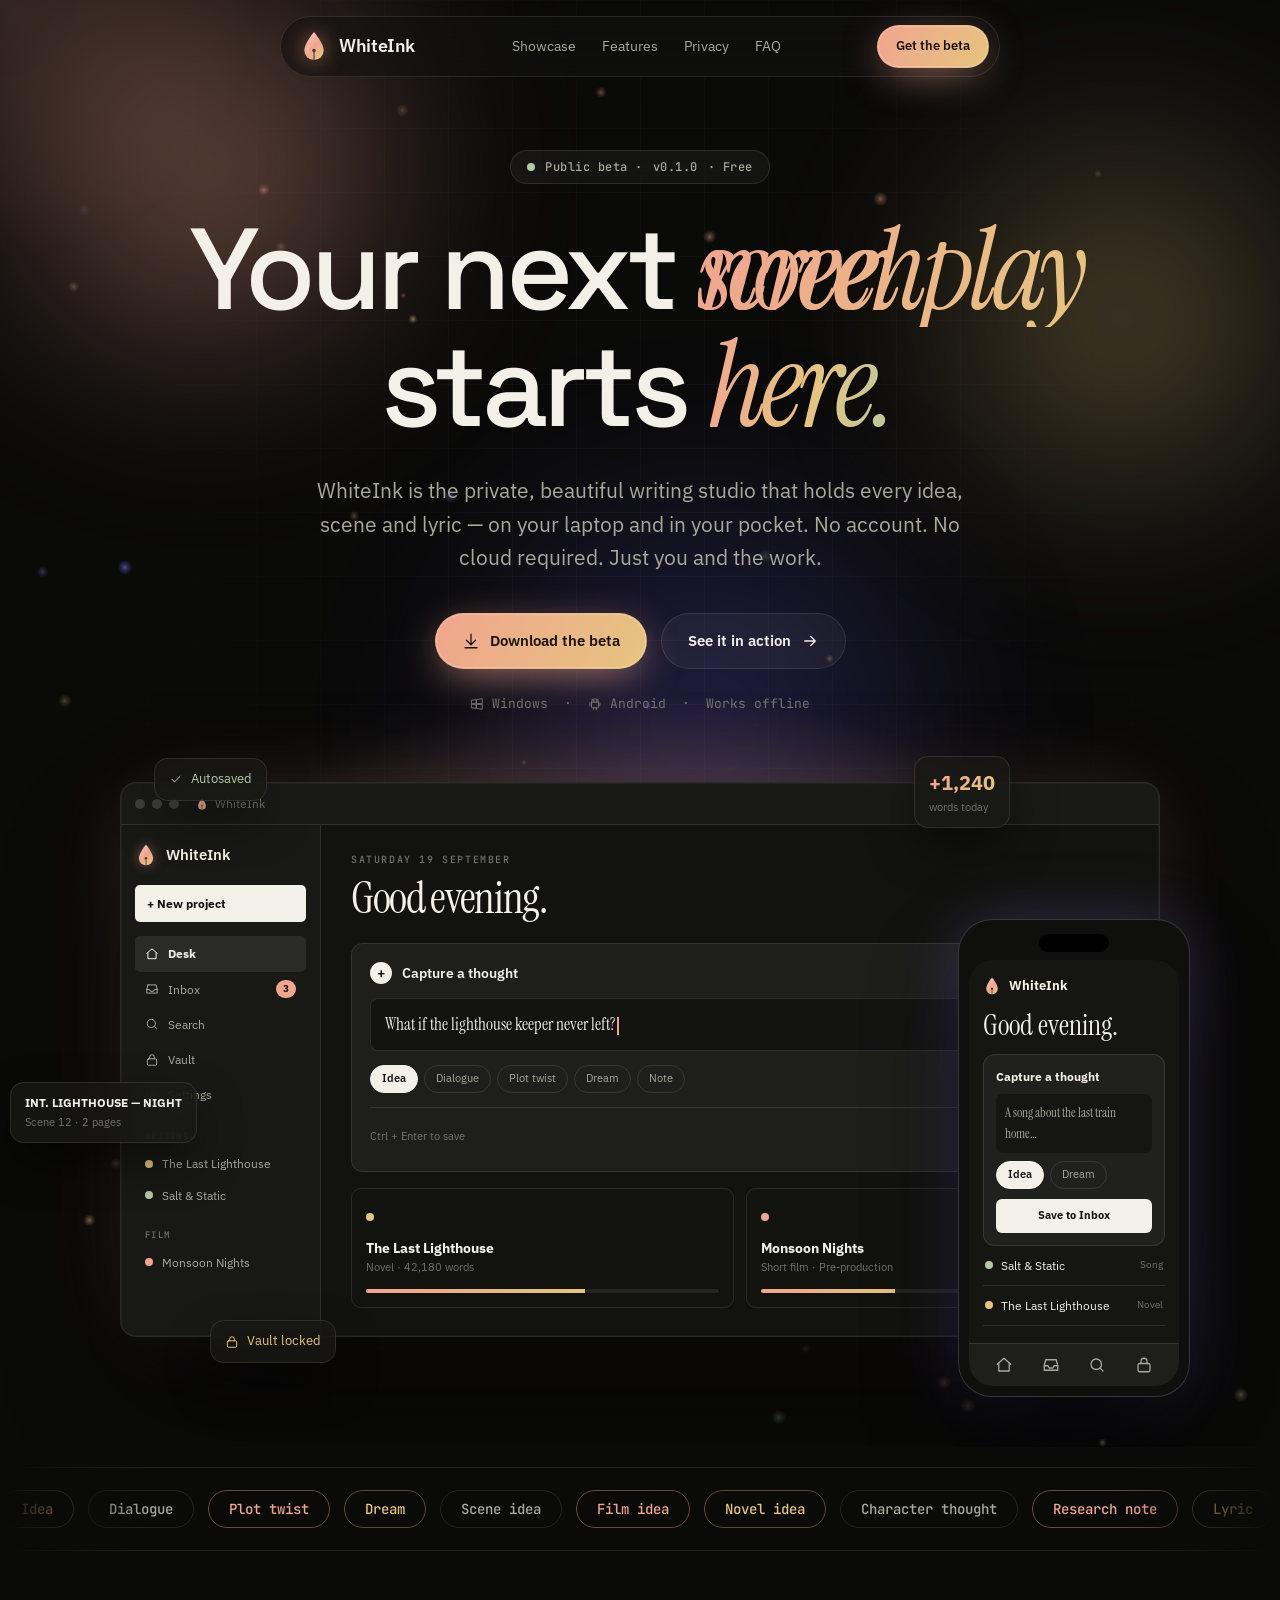
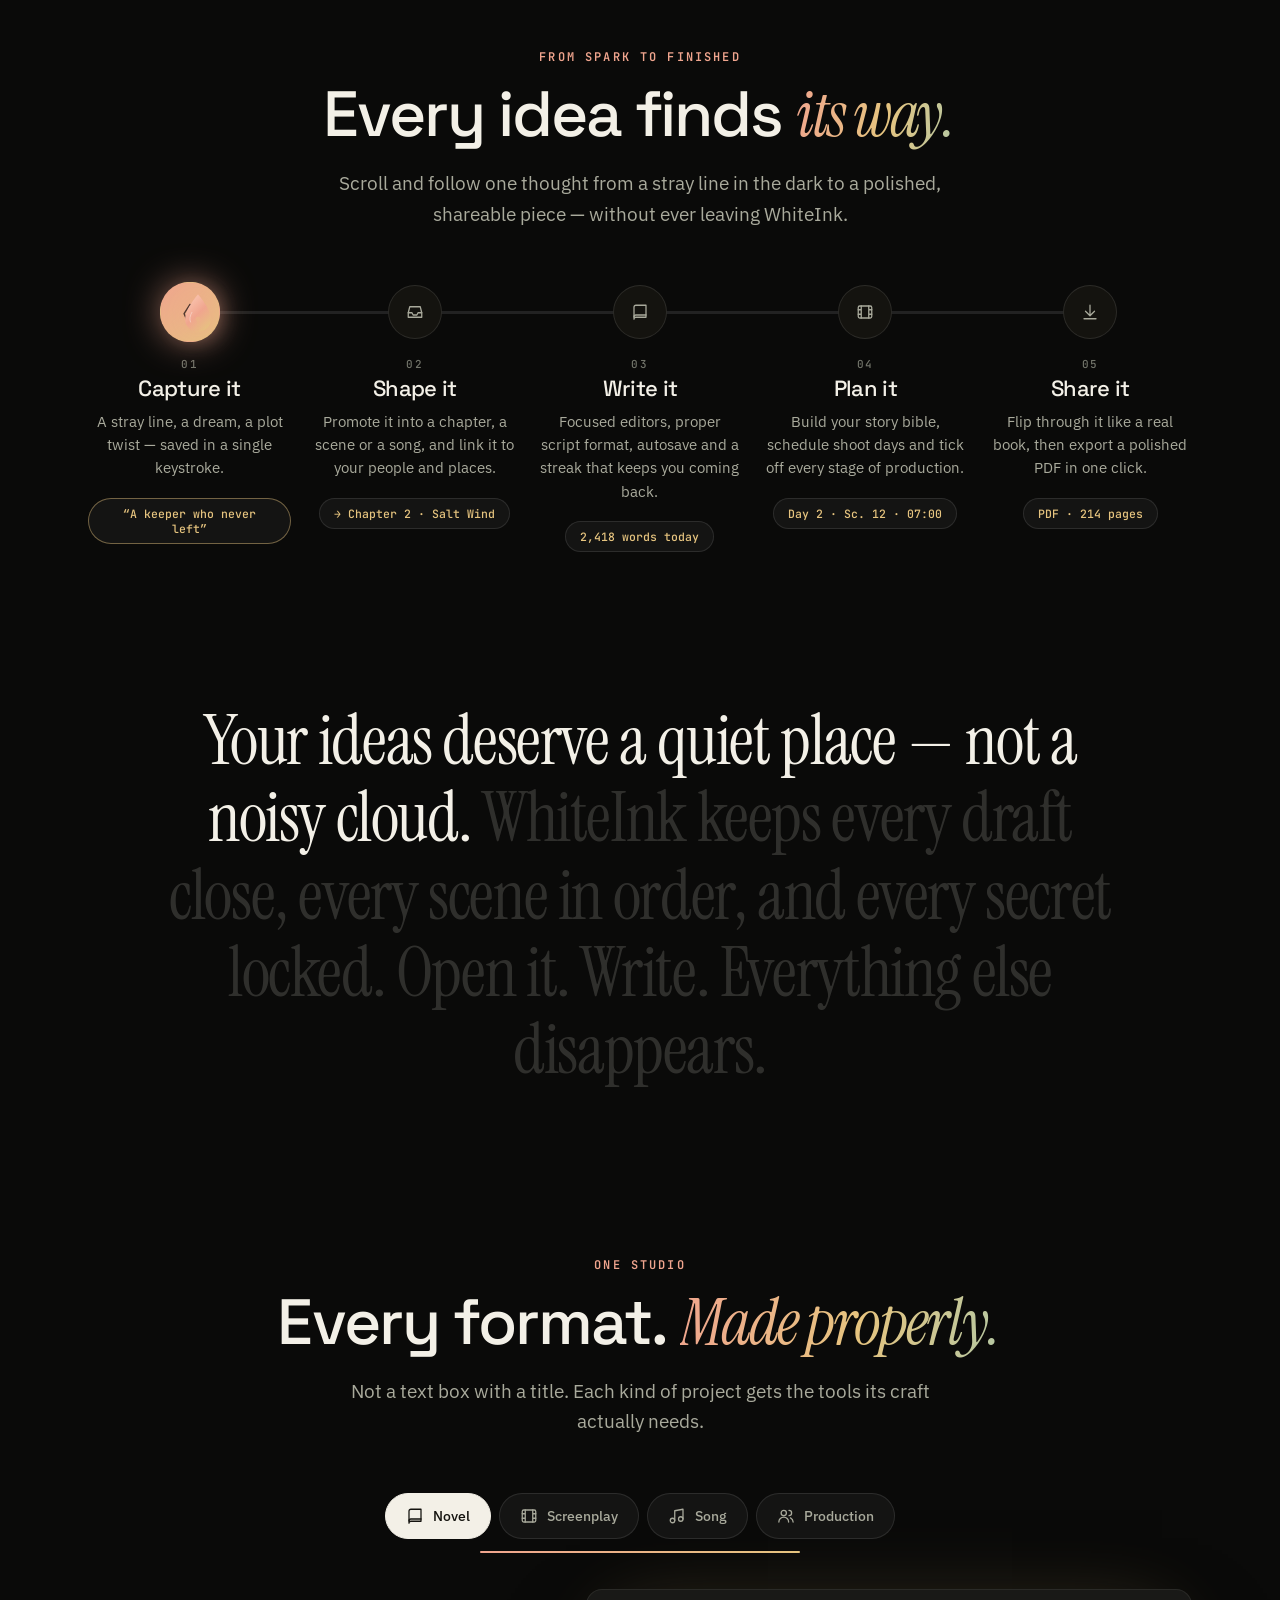
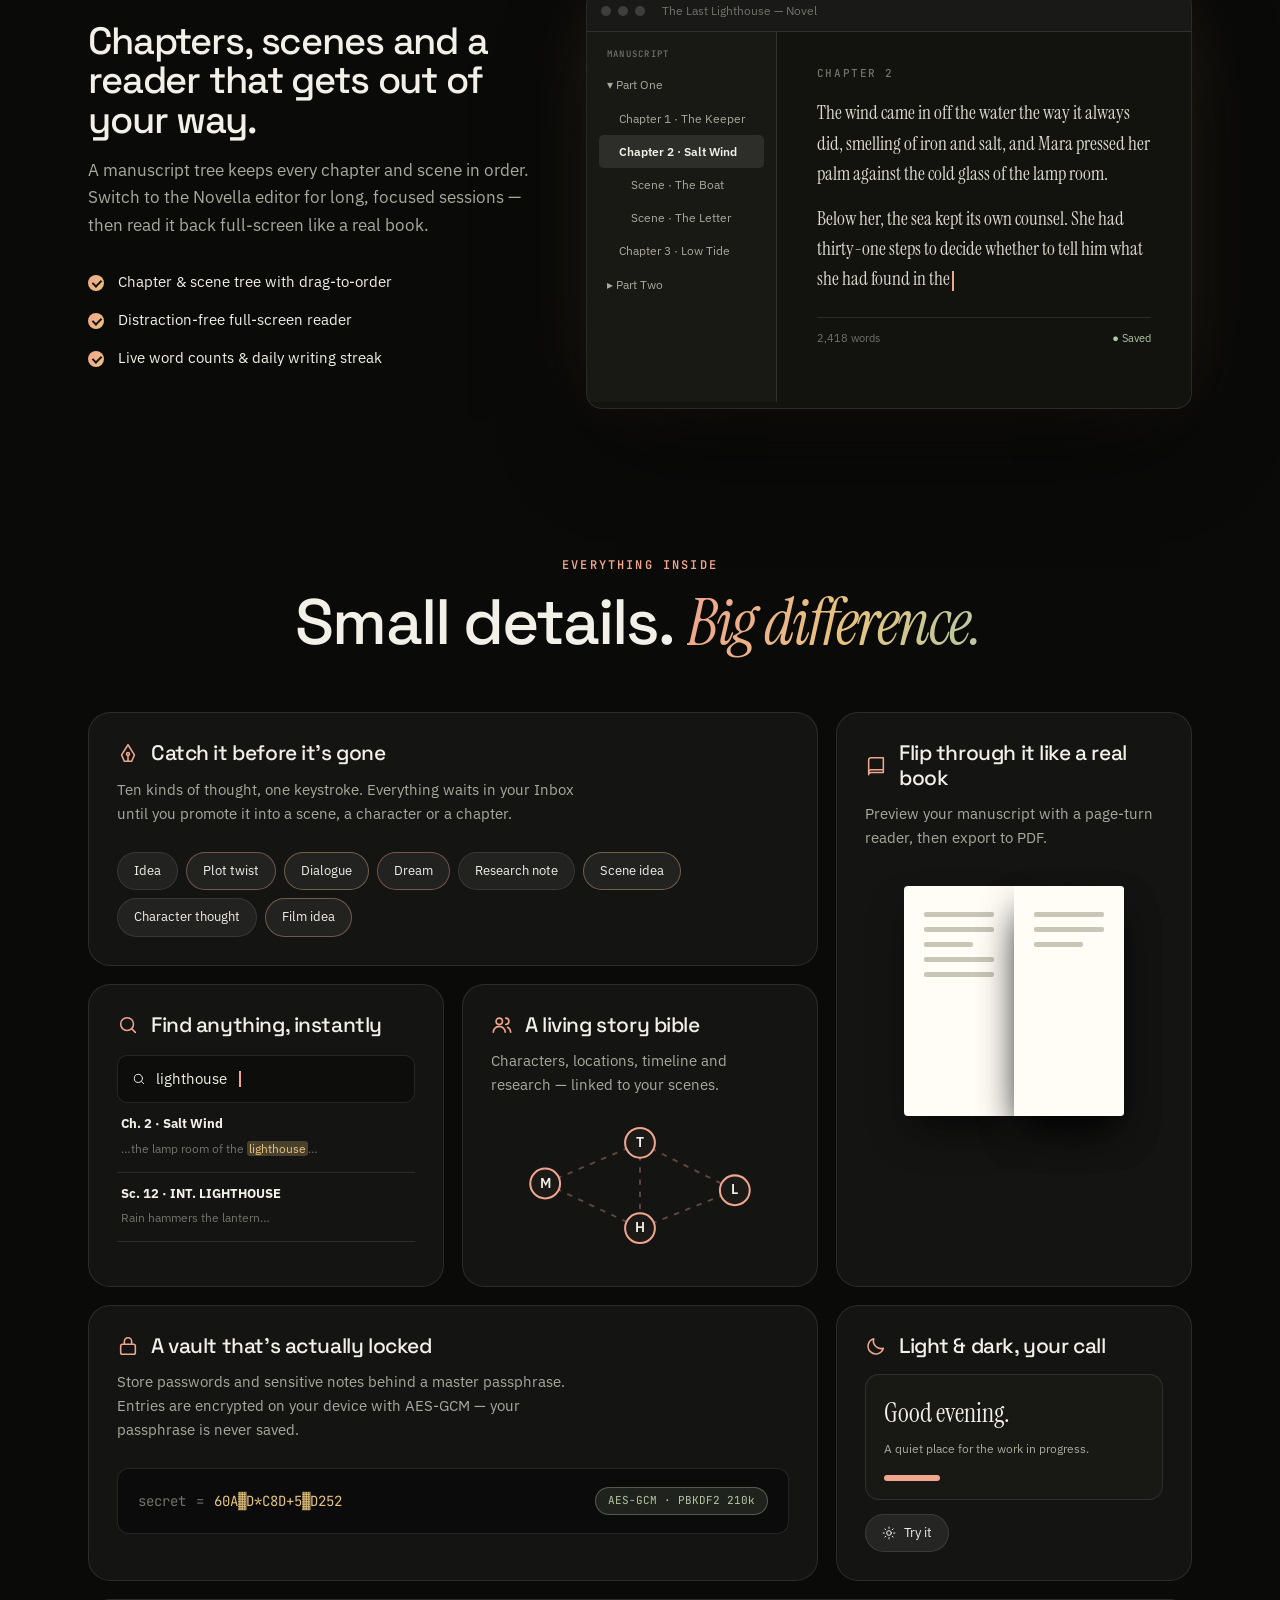
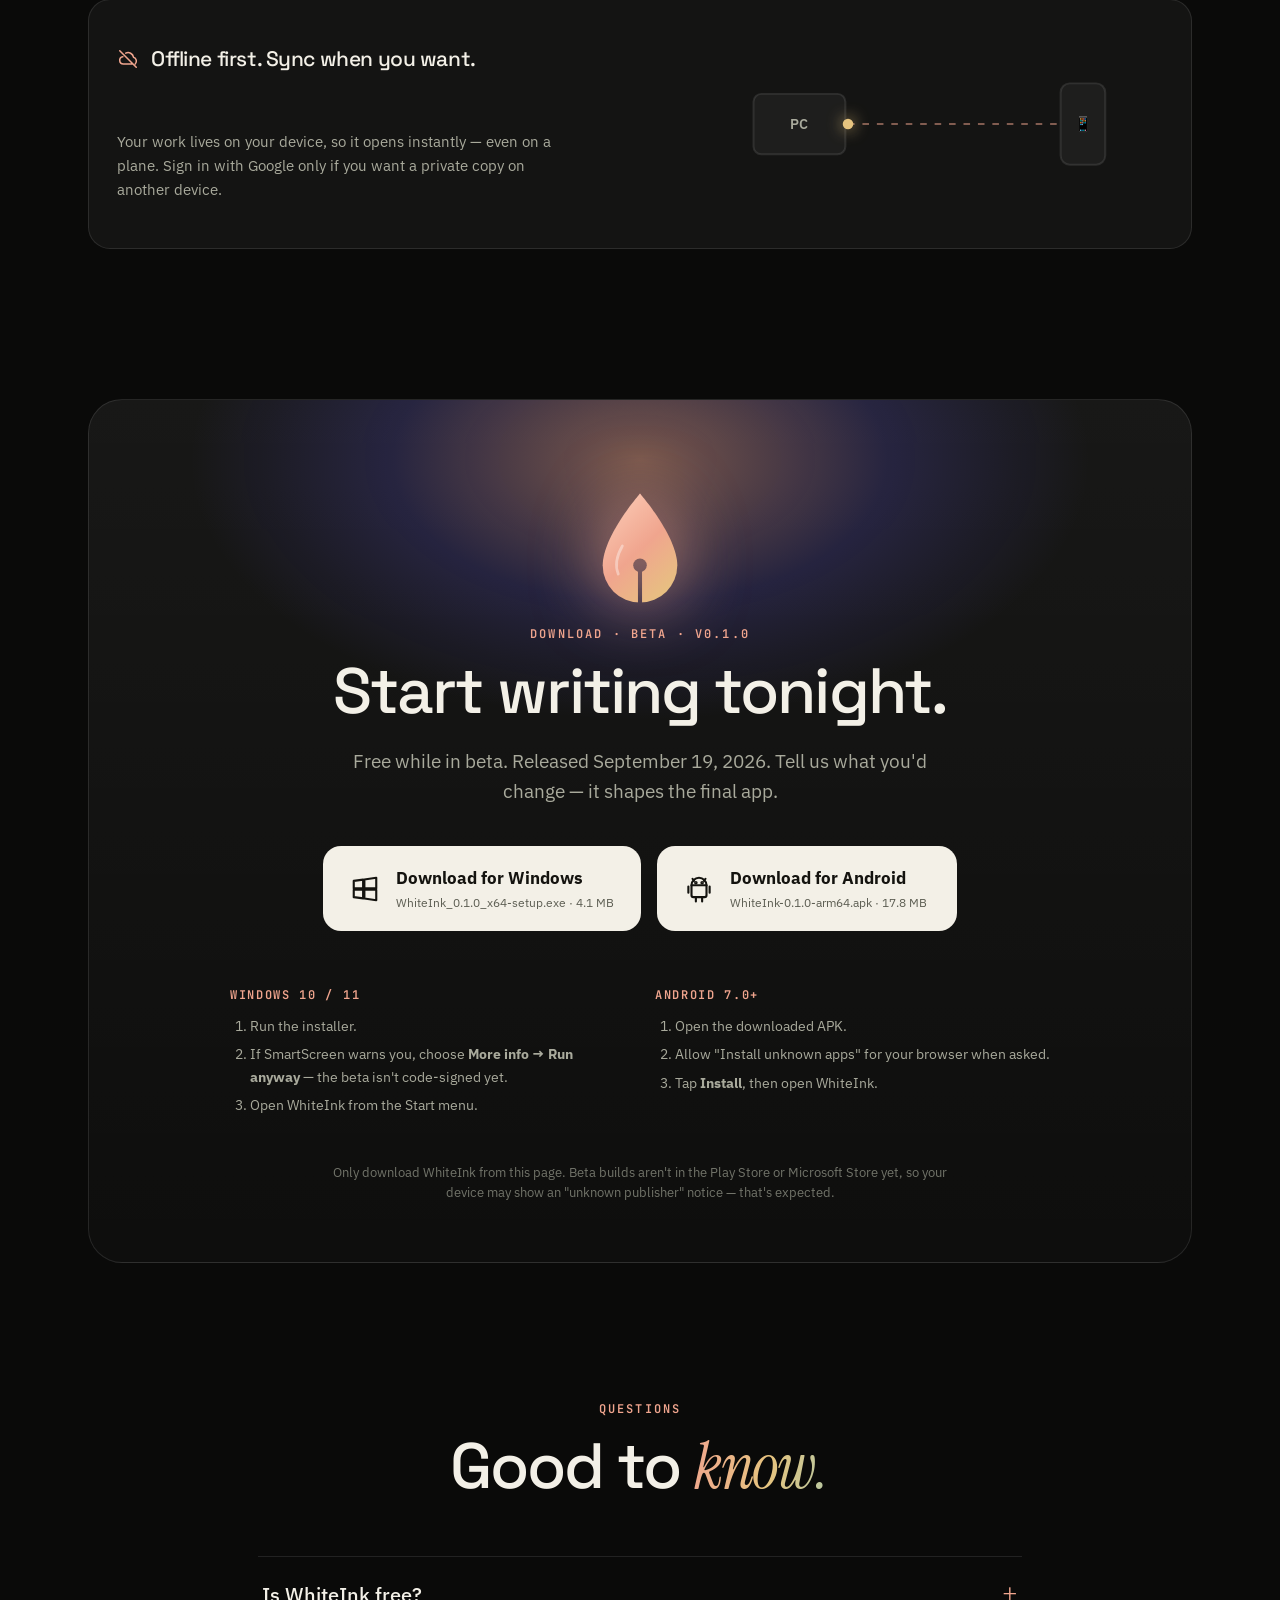
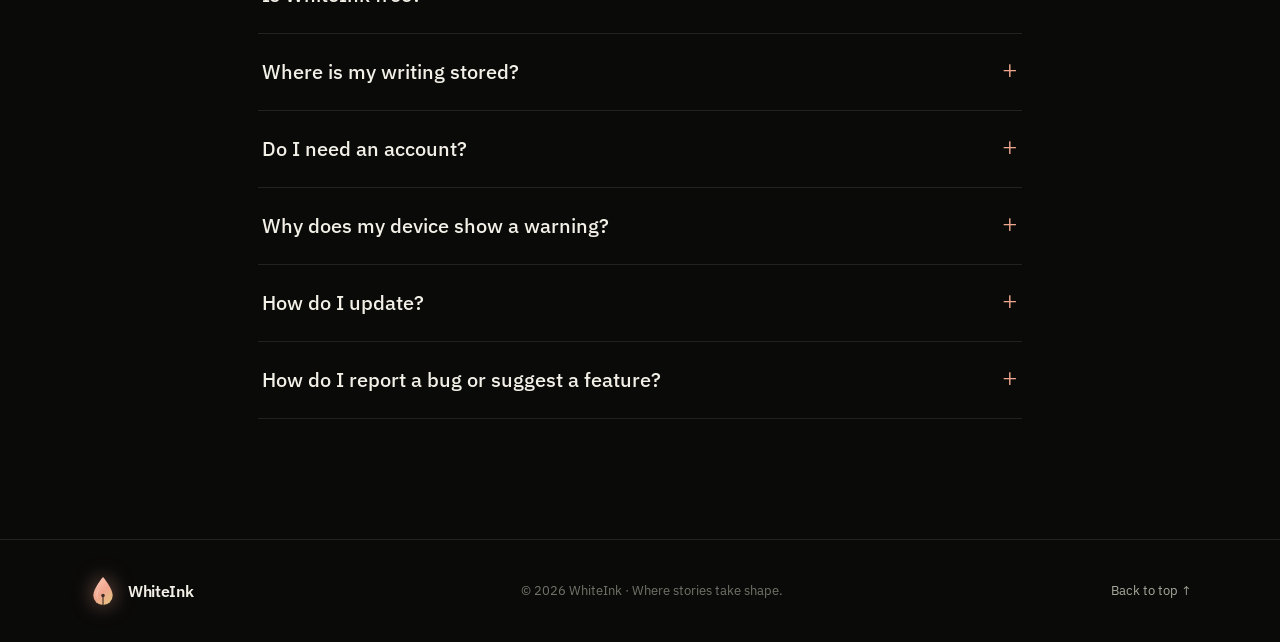
==== index.html @ 3f974135 "WhiteInk website: landing page and beta downloads" ====
<!doctype html>
<html lang="en">
<head>
  <meta charset="utf-8">
  <meta name="viewport" content="width=device-width, initial-scale=1">
  <meta name="color-scheme" content="dark">
  <meta name="theme-color" content="#0a0a09">
  <title>WhiteInk — where stories take shape</title>
  <meta name="description" content="WhiteInk is the private, beautiful writing studio for novels, screenplays, songs and films. Free beta for Windows and Android.">
  <meta property="og:title" content="WhiteInk — where stories take shape">
  <meta property="og:description" content="Novels, screenplays, songs and films in one private, beautiful studio. Download the free beta for Windows and Android.">
  <link rel="icon" href="favicon.svg" type="image/svg+xml">
  <link rel="preconnect" href="https://fonts.googleapis.com">
  <link rel="preconnect" href="https://fonts.gstatic.com" crossorigin>
  <link href="https://fonts.googleapis.com/css2?family=IBM+Plex+Sans:wght@400;500;600;700&family=Instrument+Serif:ital@0;1&family=JetBrains+Mono:wght@400;500&family=Space+Grotesk:wght@500;600;700&display=swap" rel="stylesheet">
  <link rel="stylesheet" href="styles.css">
</head>
<body>

<!-- Icon sprite -->
<svg width="0" height="0" style="position:absolute" aria-hidden="true">
  <defs>
    <symbol id="i-pen" viewBox="0 0 24 24"><path d="M12 3 5 14l3 7h8l3-7L12 3Z"/><circle cx="12" cy="13" r="1.6"/><path d="M12 14.6V21"/></symbol>
    <symbol id="i-book" viewBox="0 0 24 24"><path d="M4 5.5A2.5 2.5 0 0 1 6.5 3H20v16H6.5A2.5 2.5 0 0 0 4 21.5v-16Z"/><path d="M4 18.5A2.5 2.5 0 0 1 6.5 16H20"/></symbol>
    <symbol id="i-film" viewBox="0 0 24 24"><rect x="3" y="4" width="18" height="16" rx="2"/><path d="M7 4v16M17 4v16M3 9h4M3 15h4M17 9h4M17 15h4"/></symbol>
    <symbol id="i-music" viewBox="0 0 24 24"><path d="M9 18V5l11-2v13"/><circle cx="6" cy="18" r="3"/><circle cx="17" cy="16" r="3"/></symbol>
    <symbol id="i-search" viewBox="0 0 24 24"><circle cx="11" cy="11" r="7"/><path d="m20 20-3.5-3.5"/></symbol>
    <symbol id="i-lock" viewBox="0 0 24 24"><rect x="4" y="10" width="16" height="11" rx="2"/><path d="M8 10V7a4 4 0 0 1 8 0v3"/></symbol>
    <symbol id="i-moon" viewBox="0 0 24 24"><path d="M20 14.5A8.5 8.5 0 0 1 9.5 4 8.5 8.5 0 1 0 20 14.5Z"/></symbol>
    <symbol id="i-sun" viewBox="0 0 24 24"><circle cx="12" cy="12" r="4"/><path d="M12 2v2M12 20v2M2 12h2M20 12h2M5 5l1.5 1.5M17.5 17.5 19 19M19 5l-1.5 1.5M6.5 17.5 5 19"/></symbol>
    <symbol id="i-home" viewBox="0 0 24 24"><path d="m3 11 9-8 9 8"/><path d="M5 10v10h14V10"/></symbol>
    <symbol id="i-inbox" viewBox="0 0 24 24"><path d="M3 13h5l1.5 3h5L16 13h5"/><path d="M5 5h14l2 8v6H3v-6l2-8Z"/></symbol>
    <symbol id="i-gear" viewBox="0 0 24 24"><circle cx="12" cy="12" r="3"/><path d="M12 2v3M12 19v3M2 12h3M19 12h3M4.9 4.9 7 7M17 17l2.1 2.1M19.1 4.9 17 7M7 17l-2.1 2.1"/></symbol>
    <symbol id="i-arrow" viewBox="0 0 24 24"><path d="M5 12h14M13 6l6 6-6 6"/></symbol>
    <symbol id="i-down" viewBox="0 0 24 24"><path d="M12 3v13M6 11l6 6 6-6M4 21h16"/></symbol>
    <symbol id="i-win" viewBox="0 0 24 24"><path d="M3 5.5 10.5 4.5v7H3zM11.5 4.4 21 3v8.5h-9.5zM3 12.5h7.5v7L3 18.5zM11.5 12.5H21V21l-9.5-1.4z"/></symbol>
    <symbol id="i-android" viewBox="0 0 24 24"><path d="M6 9h12v8a1.5 1.5 0 0 1-1.5 1.5h-9A1.5 1.5 0 0 1 6 17V9Z"/><path d="M8 5.5 6.8 3.8M16 5.5l1.2-1.7M6 9a6 6 0 0 1 12 0M3.5 10v5M20.5 10v5M9.5 18.5V22M14.5 18.5V22"/><circle cx="9.5" cy="7" r=".6"/><circle cx="14.5" cy="7" r=".6"/></symbol>
    <symbol id="i-check" viewBox="0 0 24 24"><path d="m5 12.5 4.5 4.5L19 7.5"/></symbol>
    <symbol id="i-cloudoff" viewBox="0 0 24 24"><path d="M3 3l18 18M17.5 17.5H7a4 4 0 0 1-.6-7.96M9.5 5.6A6 6 0 0 1 18 10a4.5 4.5 0 0 1 1.9 7.4"/></symbol>
    <symbol id="i-users" viewBox="0 0 24 24"><circle cx="9" cy="8" r="3.5"/><path d="M2.5 20a6.5 6.5 0 0 1 13 0M16 4.5a3.5 3.5 0 0 1 0 7M18 14.5a6.5 6.5 0 0 1 3.5 5.5"/></symbol>
  </defs>
</svg>

<div class="cursor-glow" aria-hidden="true"></div>

<header class="site-header" id="siteHeader">
  <div class="nav-pill">
    <a class="brand" href="#top"><img src="assets/mark.svg" alt="" width="28" height="28"><span>WhiteInk</span></a>
    <nav class="nav" aria-label="Main">
      <a href="#showcase">Showcase</a>
      <a href="#features">Features</a>
      <a href="#privacy">Privacy</a>
      <a href="#faq">FAQ</a>
    </nav>
    <a class="btn btn-glow btn-sm" href="#download">Get the beta</a>
  </div>
</header>

<main id="top">

  <!-- ============ HERO ============ -->
  <section class="hero">
    <canvas id="particles" aria-hidden="true"></canvas>
    <div class="aurora" aria-hidden="true"><i></i><i></i><i></i></div>
    <div class="grid-floor" aria-hidden="true"></div>

    <div class="wrap hero-inner">
      <div class="badge reveal"><span class="pulse"></span> Public beta · <span data-version>v0.1.0</span> · Free</div>
      <h1 class="hero-title reveal">
        Your next
        <span class="rot" aria-live="polite">
          <span class="rot-word is-on">novel</span>
          <span class="rot-word">screenplay</span>
          <span class="rot-word">song</span>
          <span class="rot-word">short film</span>
          <span class="rot-word">series</span>
        </span><br>
        starts <em>here.</em>
      </h1>
      <p class="hero-sub reveal">WhiteInk is the private, beautiful writing studio that holds every idea, scene and lyric — on your laptop and in your pocket. No account. No cloud required. Just you and the work.</p>
      <div class="cta-row reveal">
        <a class="btn btn-glow" href="#download" data-primary-cta><svg class="ic"><use href="#i-down"/></svg><span>Download the beta</span></a>
        <a class="btn btn-ghost" href="#showcase"><span>See it in action</span><svg class="ic"><use href="#i-arrow"/></svg></a>
      </div>
      <p class="hero-note reveal"><svg class="ic sm"><use href="#i-win"/></svg> Windows &nbsp;·&nbsp; <svg class="ic sm"><use href="#i-android"/></svg> Android &nbsp;·&nbsp; Works offline</p>
    </div>

    <!-- Device stage -->
    <div class="wrap stage-wrap">
      <div class="stage" id="stage">
        <div class="glow-orb" aria-hidden="true"></div>

        <!-- Laptop / desktop window -->
        <div class="device window" data-depth="1">
          <div class="win-bar"><i></i><i></i><i></i><span class="win-title"><img src="assets/mark.svg" alt="" width="12" height="12"> WhiteInk</span></div>
          <div class="win-body">
            <aside class="side">
              <div class="side-brand"><img src="assets/mark.svg" alt="" width="22" height="22"> WhiteInk</div>
              <div class="side-btn">+ New project</div>
              <div class="side-item on"><svg class="ic sm"><use href="#i-home"/></svg> Desk</div>
              <div class="side-item"><svg class="ic sm"><use href="#i-inbox"/></svg> Inbox <b>3</b></div>
              <div class="side-item"><svg class="ic sm"><use href="#i-search"/></svg> Search</div>
              <div class="side-item"><svg class="ic sm"><use href="#i-lock"/></svg> Vault</div>
              <div class="side-item"><svg class="ic sm"><use href="#i-gear"/></svg> Settings</div>
              <div class="side-label">Writing</div>
              <div class="side-proj"><i style="background:var(--ochre)"></i> The Last Lighthouse</div>
              <div class="side-proj"><i style="background:var(--sage)"></i> Salt &amp; Static</div>
              <div class="side-label">Film</div>
              <div class="side-proj"><i style="background:var(--coral)"></i> Monsoon Nights</div>
            </aside>
            <div class="main-mock">
              <div class="mm-date">SATURDAY 19 SEPTEMBER</div>
              <div class="mm-hello">Good evening.</div>
              <div class="mm-card">
                <div class="mm-card-h"><span class="dotplus">+</span> Capture a thought</div>
                <div class="mm-input"><span id="typed"></span><span class="caret"></span></div>
                <div class="mm-chips"><span class="on">Idea</span><span>Dialogue</span><span>Plot twist</span><span>Dream</span><span>Note</span></div>
                <div class="mm-foot"><span>Ctrl + Enter to save</span><span class="mm-save">Save to Inbox →</span></div>
              </div>
              <div class="mm-grid">
                <div><i style="background:var(--ochre)"></i><b>The Last Lighthouse</b><small>Novel · 42,180 words</small><div class="bar"><u style="width:62%"></u></div></div>
                <div><i style="background:var(--coral)"></i><b>Monsoon Nights</b><small>Short film · Pre-production</small><div class="bar"><u style="width:38%"></u></div></div>
              </div>
            </div>
          </div>
        </div>

        <!-- Phone -->
        <div class="device phone" data-depth="2">
          <div class="notch"></div>
          <div class="ph-body">
            <div class="ph-top"><img src="assets/mark.svg" alt="" width="18" height="18"> <b>WhiteInk</b></div>
            <div class="ph-hello">Good evening.</div>
            <div class="ph-card">
              <b>Capture a thought</b>
              <div class="ph-input">A song about the last train home…</div>
              <div class="mm-chips"><span class="on">Idea</span><span>Dream</span></div>
              <div class="ph-save">Save to Inbox</div>
            </div>
            <div class="ph-proj"><i style="background:var(--sage)"></i> Salt &amp; Static <small>Song</small></div>
            <div class="ph-proj"><i style="background:var(--ochre)"></i> The Last Lighthouse <small>Novel</small></div>
            <div class="ph-nav"><svg class="ic"><use href="#i-home"/></svg><svg class="ic"><use href="#i-inbox"/></svg><svg class="ic"><use href="#i-search"/></svg><svg class="ic"><use href="#i-lock"/></svg></div>
          </div>
        </div>

        <!-- Floating chips -->
        <div class="float f1" data-depth="3"><svg class="ic sm"><use href="#i-check"/></svg> Autosaved</div>
        <div class="float f2" data-depth="2"><b>INT. LIGHTHOUSE — NIGHT</b><small>Scene 12 · 2 pages</small></div>
        <div class="float f3" data-depth="3"><svg class="ic sm"><use href="#i-lock"/></svg> Vault locked</div>
        <div class="float f4" data-depth="2"><b>+1,240</b><small>words today</small></div>
      </div>
    </div>
  </section>

  <!-- ============ MARQUEE ============ -->
  <div class="marquee" aria-hidden="true">
    <div class="marquee-track">
      <span>Idea</span><span>Dialogue</span><span>Plot twist</span><span>Dream</span><span>Scene idea</span><span>Film idea</span><span>Novel idea</span><span>Character thought</span><span>Research note</span><span>Lyric</span>
      <span>Idea</span><span>Dialogue</span><span>Plot twist</span><span>Dream</span><span>Scene idea</span><span>Film idea</span><span>Novel idea</span><span>Character thought</span><span>Research note</span><span>Lyric</span>
    </div>
  </div>

  <!-- ============ JOURNEY ============ -->
  <section class="journey" id="journey">
    <div class="wrap">
      <div class="section-head center reveal">
        <p class="eyebrow">From spark to finished</p>
        <h2>Every idea finds <em>its way.</em></h2>
        <p class="lede">Scroll and follow one thought from a stray line in the dark to a polished, shareable piece — without ever leaving WhiteInk.</p>
      </div>

      <ol class="jsteps" id="jsteps">
        <li class="jstep">
          <span class="jnode"><svg class="ic"><use href="#i-pen"/></svg></span>
          <span class="jnum">01</span>
          <h3>Capture it</h3>
          <p>A stray line, a dream, a plot twist — saved in a single keystroke.</p>
          <span class="jtag">“A keeper who never left”</span>
        </li>
        <li class="jstep">
          <span class="jnode"><svg class="ic"><use href="#i-inbox"/></svg></span>
          <span class="jnum">02</span>
          <h3>Shape it</h3>
          <p>Promote it into a chapter, a scene or a song, and link it to your people and places.</p>
          <span class="jtag">→ Chapter 2 · Salt Wind</span>
        </li>
        <li class="jstep">
          <span class="jnode"><svg class="ic"><use href="#i-book"/></svg></span>
          <span class="jnum">03</span>
          <h3>Write it</h3>
          <p>Focused editors, proper script format, autosave and a streak that keeps you coming back.</p>
          <span class="jtag">2,418 words today</span>
        </li>
        <li class="jstep">
          <span class="jnode"><svg class="ic"><use href="#i-film"/></svg></span>
          <span class="jnum">04</span>
          <h3>Plan it</h3>
          <p>Build your story bible, schedule shoot days and tick off every stage of production.</p>
          <span class="jtag">Day 2 · Sc. 12 · 07:00</span>
        </li>
        <li class="jstep">
          <span class="jnode"><svg class="ic"><use href="#i-down"/></svg></span>
          <span class="jnum">05</span>
          <h3>Share it</h3>
          <p>Flip through it like a real book, then export a polished PDF in one click.</p>
          <span class="jtag">PDF · 214 pages</span>
        </li>
        <span class="jline" aria-hidden="true"><u></u></span>
        <img class="jdrop" src="assets/mark.svg" alt="" width="40" height="40" aria-hidden="true">
      </ol>
    </div>
  </section>

  <!-- ============ MANIFESTO ============ -->
  <section class="manifesto">
    <div class="wrap">
      <p class="manifesto-text" id="manifesto">Your ideas deserve a quiet place — not a noisy cloud. WhiteInk keeps every draft close, every scene in order, and every secret locked. Open it. Write. Everything else disappears.</p>
    </div>
  </section>

  <!-- ============ SHOWCASE ============ -->
  <section id="showcase" class="showcase">
    <div class="wrap">
      <div class="section-head center reveal">
        <p class="eyebrow">One studio</p>
        <h2>Every format. <em>Made properly.</em></h2>
        <p class="lede">Not a text box with a title. Each kind of project gets the tools its craft actually needs.</p>
      </div>

      <div class="tabs reveal" role="tablist" aria-label="Project formats">
        <button class="tab is-on" role="tab" data-tab="novel"><svg class="ic"><use href="#i-book"/></svg> Novel</button>
        <button class="tab" role="tab" data-tab="script"><svg class="ic"><use href="#i-film"/></svg> Screenplay</button>
        <button class="tab" role="tab" data-tab="song"><svg class="ic"><use href="#i-music"/></svg> Song</button>
        <button class="tab" role="tab" data-tab="film"><svg class="ic"><use href="#i-users"/></svg> Production</button>
        <span class="tab-progress"><u></u></span>
      </div>

      <div class="showcase-stage reveal">
        <div class="showcase-copy">
          <div class="copy" data-copy="novel">
            <h3>Chapters, scenes and a reader that gets out of your way.</h3>
            <p>A manuscript tree keeps every chapter and scene in order. Switch to the Novella editor for long, focused sessions — then read it back full-screen like a real book.</p>
            <ul class="ticks"><li>Chapter &amp; scene tree with drag-to-order</li><li>Distraction-free full-screen reader</li><li>Live word counts &amp; daily writing streak</li></ul>
          </div>
          <div class="copy" data-copy="script" hidden>
            <h3>Industry-standard script format, automatically.</h3>
            <p>Scene headings, action, character and dialogue snap into proper screenplay layout as you type. Keep saved versions of every draft and jump between scenes from the list.</p>
            <ul class="ticks"><li>Proper screenplay formatting &amp; pagination</li><li>Scene list &amp; saved draft versions</li><li>Export a clean screenplay PDF</li></ul>
          </div>
          <div class="copy" data-copy="song" hidden>
            <h3>A home for lyrics, verses and hooks.</h3>
            <p>Sketch a chorus at 2 a.m., come back to it next month. Songs live beside your other projects with their own dedicated lyric space.</p>
            <ul class="ticks"><li>Lyric writing space per song</li><li>Sits alongside novels &amp; films</li><li>Capture stray lines straight into your Inbox</li></ul>
          </div>
          <div class="copy" data-copy="film" hidden>
            <h3>From script to shoot day — in the same app.</h3>
            <p>Short films, features and series get production details, a stage-by-stage checklist and a shooting schedule, with call-sheet-ready PDF export.</p>
            <ul class="ticks"><li>Shoot-day schedule &amp; PDF export</li><li>Production checklist by stage</li><li>Characters, locations &amp; timeline linked to scenes</li></ul>
          </div>
        </div>

        <div class="showcase-window">
          <div class="win-bar"><i></i><i></i><i></i><span class="win-title" id="winTitle">The Last Lighthouse — Novel</span></div>

          <!-- Novel -->
          <div class="pane is-on" data-pane="novel">
            <div class="pane-split">
              <div class="tree">
                <div class="tree-h">Manuscript</div>
                <div class="tree-i">▾ Part One</div>
                <div class="tree-i l2">Chapter 1 · The Keeper</div>
                <div class="tree-i l2 on">Chapter 2 · Salt Wind</div>
                <div class="tree-i l3">Scene · The Boat</div>
                <div class="tree-i l3">Scene · The Letter</div>
                <div class="tree-i l2">Chapter 3 · Low Tide</div>
                <div class="tree-i">▸ Part Two</div>
              </div>
              <div class="prose">
                <div class="prose-h">Chapter 2</div>
                <p>The wind came in off the water the way it always did, smelling of iron and salt, and Mara pressed her palm against the cold glass of the lamp room.</p>
                <p>Below her, the sea kept its own counsel. She had thirty-one steps to decide whether to tell him what she had found in the<span class="caret"></span></p>
                <div class="prose-f"><span>2,418 words</span><span class="ok">● Saved</span></div>
              </div>
            </div>
          </div>

          <!-- Screenplay -->
          <div class="pane" data-pane="script">
            <div class="pane-split">
              <div class="tree">
                <div class="tree-h">Scenes</div>
                <div class="tree-i">10 · EXT. HARBOUR</div>
                <div class="tree-i">11 · INT. BOATHOUSE</div>
                <div class="tree-i on">12 · INT. LIGHTHOUSE</div>
                <div class="tree-i">13 · EXT. CLIFFS</div>
                <div class="tree-h" style="margin-top:14px">Versions</div>
                <div class="tree-i">Draft 3 · today</div>
                <div class="tree-i">Draft 2 · Sep 12</div>
              </div>
              <div class="script">
                <p class="sc-head">INT. LIGHTHOUSE — NIGHT</p>
                <p class="sc-act">Rain hammers the lantern glass. MARA (30s, weathered) climbs the last step, out of breath.</p>
                <p class="sc-char">MARA</p>
                <p class="sc-dlg">You said it was off for good.</p>
                <p class="sc-char">TOM</p>
                <p class="sc-par">(not turning)</p>
                <p class="sc-dlg">It was. Until tonight.<span class="caret"></span></p>
              </div>
            </div>
          </div>

          <!-- Song -->
          <div class="pane" data-pane="song">
            <div class="song">
              <div class="song-h"><b>Salt &amp; Static</b><span>Key of D · 92 bpm</span></div>
              <p class="song-tag">Verse 1</p>
              <p>Radio hums the last train home,<br>city light on a rain-slick road,<br>I keep your name inside my phone<br>like a song I never showed</p>
              <p class="song-tag">Chorus</p>
              <p class="hl">Oh, we were salt and static,<br>we were fire in the fog —<span class="caret"></span></p>
            </div>
          </div>

          <!-- Production -->
          <div class="pane" data-pane="film">
            <div class="sched">
              <div class="sched-h"><b>Shooting schedule</b><span class="pill">Export PDF</span></div>
              <div class="sched-row head"><span>Day</span><span>Scene</span><span>Location</span><span>Call</span></div>
              <div class="sched-row"><span>Day 1</span><span>Sc. 4–6</span><span>Harbour</span><span>05:30</span></div>
              <div class="sched-row on"><span>Day 2</span><span>Sc. 12</span><span>Lighthouse</span><span>07:00</span></div>
              <div class="sched-row"><span>Day 3</span><span>Sc. 13–15</span><span>Cliffs</span><span>06:00</span></div>
              <div class="sched-row"><span>Day 4</span><span>Sc. 18</span><span>Boathouse</span><span>08:30</span></div>
              <div class="chk"><i></i><i></i><i></i><i class="off"></i><i class="off"></i> <small>Pre-production checklist · 3 of 5</small></div>
            </div>
          </div>
        </div>
      </div>
    </div>
  </section>

  <!-- ============ BENTO FEATURES ============ -->
  <section id="features" class="features">
    <div class="wrap">
      <div class="section-head center reveal">
        <p class="eyebrow">Everything inside</p>
        <h2>Small details. <em>Big difference.</em></h2>
      </div>

      <div class="bento">
        <article class="bcard span2 spot reveal">
          <div class="bcard-t"><svg class="ic"><use href="#i-pen"/></svg><h3>Catch it before it's gone</h3></div>
          <p>Ten kinds of thought, one keystroke. Everything waits in your Inbox until you promote it into a scene, a character or a chapter.</p>
          <div class="chip-cloud" aria-hidden="true"><span>Idea</span><span>Plot twist</span><span>Dialogue</span><span>Dream</span><span>Research note</span><span>Scene idea</span><span>Character thought</span><span>Film idea</span></div>
        </article>

        <article class="bcard tall spot reveal">
          <div class="bcard-t"><svg class="ic"><use href="#i-book"/></svg><h3>Flip through it like a real book</h3></div>
          <p>Preview your manuscript with a page-turn reader, then export to PDF.</p>
          <div class="book" aria-hidden="true">
            <div class="pg left"><u></u><u></u><u class="s"></u><u></u><u></u></div>
            <div class="pg right"><u></u><u class="s"></u><u></u><u></u><u></u></div>
            <div class="pg flip"><u></u><u></u><u class="s"></u></div>
          </div>
        </article>

        <article class="bcard spot reveal">
          <div class="bcard-t"><svg class="ic"><use href="#i-search"/></svg><h3>Find anything, instantly</h3></div>
          <div class="search-demo" aria-hidden="true">
            <div class="sd-input"><svg class="ic sm"><use href="#i-search"/></svg><span id="searchTyped"></span><span class="caret"></span></div>
            <div class="sd-res"><b>Ch. 2 · Salt Wind</b><small>…the lamp room of the <mark>lighthouse</mark>…</small></div>
            <div class="sd-res"><b>Sc. 12 · INT. LIGHTHOUSE</b><small>Rain hammers the lantern…</small></div>
          </div>
        </article>

        <article class="bcard spot reveal">
          <div class="bcard-t"><svg class="ic"><use href="#i-users"/></svg><h3>A living story bible</h3></div>
          <p>Characters, locations, timeline and research — linked to your scenes.</p>
          <svg class="graph" viewBox="0 0 220 110" aria-hidden="true">
            <g class="edges"><path d="M40 55 L110 25"/><path d="M110 25 L180 60"/><path d="M40 55 L110 88"/><path d="M110 88 L180 60"/><path d="M110 25 L110 88"/></g>
            <g class="nodes"><circle cx="40" cy="55" r="11"/><circle cx="110" cy="25" r="11"/><circle cx="180" cy="60" r="11"/><circle cx="110" cy="88" r="11"/></g>
            <g class="lab"><text x="40" y="58">M</text><text x="110" y="28">T</text><text x="180" y="63">L</text><text x="110" y="91">H</text></g>
          </svg>
        </article>

        <article class="bcard span2 spot reveal" id="privacy">
          <div class="bcard-t"><svg class="ic"><use href="#i-lock"/></svg><h3>A vault that's actually locked</h3></div>
          <p>Store passwords and sensitive notes behind a master passphrase. Entries are encrypted on your device with AES-GCM — your passphrase is never saved.</p>
          <div class="vault" aria-hidden="true">
            <span class="v-k">secret</span><span class="v-eq">=</span><span class="v-val" id="vaultText">sunlit-harbor-42</span>
            <span class="v-badge">AES-GCM · PBKDF2 210k</span>
          </div>
        </article>

        <article class="bcard spot reveal">
          <div class="bcard-t"><svg class="ic"><use href="#i-moon"/></svg><h3>Light &amp; dark, your call</h3></div>
          <div class="theme-demo" id="themeDemo" aria-hidden="true">
            <div class="td-card"><b>Good evening.</b><small>A quiet place for the work in progress.</small><span></span></div>
          </div>
          <button class="td-toggle" id="themeToggle" type="button"><svg class="ic sm"><use href="#i-sun"/></svg> Try it</button>
        </article>

        <article class="bcard span3 spot reveal">
          <div class="bcard-t"><svg class="ic"><use href="#i-cloudoff"/></svg><h3>Offline first. Sync when you want.</h3></div>
          <p>Your work lives on your device, so it opens instantly — even on a plane. Sign in with Google only if you want a private copy on another device.</p>
          <svg class="sync" viewBox="0 0 320 90" aria-hidden="true">
            <rect x="8" y="22" width="70" height="46" rx="6"/><rect x="242" y="14" width="34" height="62" rx="7"/>
            <path class="flow" d="M80 45 H240"/>
            <circle class="pkt" r="4" cx="80" cy="45"/>
            <text x="43" y="49" class="t">PC</text><text x="259" y="49" class="t">📱</text>
          </svg>
        </article>
      </div>
    </div>
  </section>

  <!-- ============ DOWNLOAD ============ -->
  <section id="download" class="download">
    <div class="wrap">
      <div class="dl-hero reveal">
        <div class="dl-glow" aria-hidden="true"></div>
        <img class="dl-logo" src="assets/mark.svg" alt="" width="116" height="116">
        <p class="eyebrow">Download · <span data-channel>Beta</span> · <span data-version>v0.1.0</span></p>
        <h2>Start writing tonight.</h2>
        <p class="lede">Free while in beta. Released <span data-released>September 2026</span>. Tell us what you'd change — it shapes the final app.</p>

        <div class="dl-buttons">
          <a class="dl-btn" data-link="windows" id="card-windows" href="#download" aria-disabled="true">
            <svg class="ic lg"><use href="#i-win"/></svg>
            <span><b>Download for Windows</b><small><span data-file="windows"></span> · <span data-size="windows"></span></small></span>
            <em data-recommended="windows" hidden>For you</em>
          </a>
          <a class="dl-btn" data-link="android" id="card-android" href="#download" aria-disabled="true">
            <svg class="ic lg"><use href="#i-android"/></svg>
            <span><b>Download for Android</b><small><span data-file="android"></span> · <span data-size="android"></span></small></span>
            <em data-recommended="android" hidden>For you</em>
          </a>
        </div>

        <div class="install">
          <div><h4>Windows 10 / 11</h4><ol><li>Run the installer.</li><li>If SmartScreen warns you, choose <b>More info → Run anyway</b> — the beta isn't code-signed yet.</li><li>Open WhiteInk from the Start menu.</li></ol></div>
          <div><h4>Android 7.0+</h4><ol><li>Open the downloaded APK.</li><li>Allow "Install unknown apps" for your browser when asked.</li><li>Tap <b>Install</b>, then open WhiteInk.</li></ol></div>
        </div>
        <p class="fine">Only download WhiteInk from this page. Beta builds aren't in the Play Store or Microsoft Store yet, so your device may show an "unknown publisher" notice — that's expected.</p>
      </div>
    </div>
  </section>

  <!-- ============ FAQ ============ -->
  <section id="faq" class="faq">
    <div class="wrap narrow">
      <div class="section-head center reveal"><p class="eyebrow">Questions</p><h2>Good to <em>know.</em></h2></div>
      <details class="reveal"><summary>Is WhiteInk free?</summary><p>Yes — the beta is completely free. If pricing ever arrives, you'll hear about it well before the beta ends.</p></details>
      <details class="reveal"><summary>Where is my writing stored?</summary><p>On your own device. Nothing is uploaded unless you turn on sync, which saves a private snapshot of your work to your own cloud storage, tied to your Google sign-in.</p></details>
      <details class="reveal"><summary>Do I need an account?</summary><p>No. WhiteInk works fully offline with no account. Signing in with Google is only for syncing between devices.</p></details>
      <details class="reveal"><summary>Why does my device show a warning?</summary><p>The beta isn't signed with a paid publisher certificate yet, so Windows SmartScreen and Android show a generic warning for apps installed outside a store. The install steps above walk you through it.</p></details>
      <details class="reveal"><summary>How do I update?</summary><p>Download the newest version from this page and install it over the old one. Your projects stay where they are.</p></details>
      <details class="reveal"><summary>How do I report a bug or suggest a feature?</summary><p><a href="#" data-feedback>Open an issue</a> on our GitHub page with what happened and which device you use. Every report shapes the release.</p></details>
    </div>
  </section>
</main>

<footer class="footer">
  <div class="wrap foot">
    <a class="brand" href="#top"><img src="assets/mark.svg" alt="" width="26" height="26"><span>WhiteInk</span></a>
    <span>© <span id="year"></span> WhiteInk · Where stories take shape.</span>
    <a class="to-top" href="#top">Back to top ↑</a>
  </div>
</footer>

<script src="script.js"></script>
</body>
</html>
---- styles.css ----
/* WhiteInk website — cinematic dark showcase in the app's warm palette. */
:root {
  --bg: #0a0a09;
  --bg-2: #11110f;
  --card: rgba(255, 255, 255, 0.045);
  --card-2: rgba(255, 255, 255, 0.075);
  --line: rgba(255, 255, 255, 0.1);
  --text: #f3f0e7;
  --muted: #a9aa9c;
  --faint: #72746a;
  --coral: #f0a58e;
  --ochre: #e6c47f;
  --sage: #b4c8a4;
  --violet: #8f86ff;
  --ink: #252723;
  --paper: #fbfaf5;
  --sans: "IBM Plex Sans", Arial, Helvetica, sans-serif;
  --display: "Space Grotesk", "IBM Plex Sans", Arial, sans-serif;
  --serif: "Instrument Serif", Georgia, "Times New Roman", serif;
  --mono: "JetBrains Mono", "Courier New", monospace;
  --ease: cubic-bezier(0.2, 0.7, 0.2, 1);
}

* { box-sizing: border-box; }
html { scroll-padding-top: 90px; }
body {
  background: var(--bg);
  color: var(--text);
  font-family: var(--sans);
  /* IBM Plex Sans has a serifed capital I, so "WhiteInk" never reads as "Whitelnk" */
  line-height: 1.6;
  margin: 0;
  overflow-x: hidden;
  -webkit-font-smoothing: antialiased;
}
img, svg, canvas { display: block; max-width: 100%; }
a { color: inherit; }
p { margin: 0; }
button { color: inherit; cursor: pointer; font: inherit; }
::selection { background: var(--coral); color: #1a1310; }
:focus-visible { outline: 2px solid var(--ochre); outline-offset: 3px; }

.wrap { margin: 0 auto; max-width: 1160px; padding: 0 28px; position: relative; }
.wrap.narrow { max-width: 820px; }
.ic { fill: none; height: 18px; stroke: currentColor; stroke-linecap: round; stroke-linejoin: round; stroke-width: 1.7; width: 18px; flex: none; }
.ic.sm { height: 14px; width: 14px; }
.ic.lg { height: 30px; width: 30px; }
em { font-family: var(--serif); font-style: italic; font-weight: 400; }
.eyebrow { color: var(--coral); font: 600 12px/1 var(--mono); letter-spacing: 0.18em; margin: 0 0 18px; text-transform: uppercase; }
h1, h2, h3, h4 { font-family: var(--display); font-weight: 500; letter-spacing: -0.03em; line-height: 1.05; margin: 0; }
h2 { font-size: clamp(34px, 5.2vw, 64px); }
h2 em, h1 em { background: linear-gradient(100deg, var(--coral), var(--ochre) 55%, var(--sage)); -webkit-background-clip: text; background-clip: text; color: transparent; padding-right: 0.06em; }
.lede { color: var(--muted); font-size: 19px; margin-top: 20px; max-width: 620px; }
.center { text-align: center; }
.center .lede { margin-left: auto; margin-right: auto; }
.section-head { margin-bottom: 56px; }

/* Reveal on scroll */
.reveal { opacity: 0; transform: translateY(28px); transition: opacity 0.8s var(--ease), transform 0.8s var(--ease); }
.reveal.in { opacity: 1; transform: none; }

/* Cursor glow */
.cursor-glow { background: radial-gradient(circle, rgba(240, 165, 142, 0.14), transparent 60%); height: 620px; left: 0; pointer-events: none; position: fixed; top: 0; transform: translate(-50%, -50%); width: 620px; z-index: 0; }

/* ---------- Header ---------- */
.site-header { left: 0; padding: 16px 18px 0; position: fixed; right: 0; top: 0; z-index: 50; transition: transform 0.35s var(--ease); }
.nav-pill { align-items: center; backdrop-filter: blur(18px) saturate(1.4); background: rgba(18, 18, 16, 0.6); border: 1px solid var(--line); border-radius: 999px; display: flex; gap: 28px; justify-content: space-between; margin: 0 auto; max-width: 720px; padding: 8px 10px 8px 18px; }
.brand { align-items: center; display: flex; font-size: 18px; font-weight: 600; gap: 10px; letter-spacing: -0.02em; text-decoration: none; }
.brand img { filter: drop-shadow(0 0 10px rgba(240, 165, 142, 0.55)); height: 30px; width: 30px; }
.nav { display: flex; font-size: 14px; gap: 26px; }
.nav a { color: var(--muted); text-decoration: none; transition: color 0.2s; }
.nav a:hover { color: var(--text); }

/* ---------- Buttons ---------- */
.btn { align-items: center; border: 1px solid transparent; border-radius: 999px; display: inline-flex; font-size: 15px; font-weight: 600; gap: 10px; padding: 15px 26px; text-decoration: none; transition: transform 0.25s var(--ease), box-shadow 0.25s, background 0.25s; }
.btn:hover { transform: translateY(-2px); }
.btn-sm { font-size: 13px; padding: 10px 18px; }
.btn-glow { background: linear-gradient(120deg, var(--coral), var(--ochre)); box-shadow: 0 0 0 1px rgba(255, 255, 255, 0.2) inset, 0 10px 40px -8px rgba(240, 165, 142, 0.7); color: #1a1310; }
.btn-glow:hover { box-shadow: 0 0 0 1px rgba(255, 255, 255, 0.3) inset, 0 16px 60px -6px rgba(240, 165, 142, 0.9); }
.btn-ghost { background: var(--card); border-color: var(--line); color: var(--text); }
.btn-ghost:hover { background: var(--card-2); }

/* ---------- Hero ---------- */
.hero { overflow: hidden; padding: 150px 0 110px; position: relative; text-align: center; }
#particles { height: 100%; inset: 0; opacity: 0.8; pointer-events: none; position: absolute; width: 100%; }
.aurora { inset: 0; overflow: hidden; pointer-events: none; position: absolute; }
.aurora i { border-radius: 50%; filter: blur(90px); opacity: 0.5; position: absolute; will-change: transform; }
.aurora i:nth-child(1) { animation: drift1 18s ease-in-out infinite; background: radial-gradient(circle, #f0a58e, transparent 65%); height: 560px; left: -6%; top: -8%; width: 560px; }
.aurora i:nth-child(2) { animation: drift2 22s ease-in-out infinite; background: radial-gradient(circle, #e6c47f, transparent 65%); height: 520px; right: -8%; top: 4%; width: 520px; opacity: 0.38; }
.aurora i:nth-child(3) { animation: drift3 26s ease-in-out infinite; background: radial-gradient(circle, #6f63ff, transparent 65%); height: 640px; left: 30%; top: 28%; width: 640px; opacity: 0.3; }
@keyframes drift1 { 50% { transform: translate(120px, 90px) scale(1.15); } }
@keyframes drift2 { 50% { transform: translate(-140px, 70px) scale(0.9); } }
@keyframes drift3 { 50% { transform: translate(-90px, -80px) scale(1.2); } }
.grid-floor { background-image: linear-gradient(var(--line) 1px, transparent 1px), linear-gradient(90deg, var(--line) 1px, transparent 1px); background-size: 64px 64px; -webkit-mask-image: radial-gradient(ellipse at 50% 30%, #000 0%, transparent 70%); mask-image: radial-gradient(ellipse at 50% 30%, #000 0%, transparent 70%); inset: 0; opacity: 0.35; position: absolute; pointer-events: none; }

.hero-inner { z-index: 2; }
.badge { align-items: center; backdrop-filter: blur(8px); background: var(--card); border: 1px solid var(--line); border-radius: 999px; color: var(--muted); display: inline-flex; font: 500 12px var(--mono); gap: 10px; letter-spacing: 0.04em; margin-bottom: 30px; padding: 8px 16px; }
.pulse { animation: pulse 2s infinite; background: var(--sage); border-radius: 50%; height: 8px; width: 8px; }
@keyframes pulse { 0% { box-shadow: 0 0 0 0 rgba(180, 200, 164, 0.7); } 100% { box-shadow: 0 0 0 12px rgba(180, 200, 164, 0); } }
.hero-title { font-size: clamp(46px, 9vw, 116px); letter-spacing: -0.045em; line-height: 0.98; }
.hero-title em { font-size: 1.04em; }
.rot { display: inline-grid; font-family: var(--serif); font-style: italic; font-weight: 400; text-align: left; }
.rot-word { background: linear-gradient(100deg, var(--coral), var(--ochre)); -webkit-background-clip: text; background-clip: text; color: transparent; grid-area: 1 / 1; opacity: 0; padding-right: 0.08em; transform: translateY(60%) rotateX(-50deg); transition: opacity 0.6s var(--ease), transform 0.7s var(--ease); }
.rot-word.is-on { opacity: 1; transform: none; }
.rot-word.is-out { opacity: 0; transform: translateY(-60%) rotateX(50deg); }
.hero-sub { color: var(--muted); font-size: clamp(17px, 2vw, 21px); margin: 30px auto 0; max-width: 660px; }
.cta-row { display: flex; flex-wrap: wrap; gap: 14px; justify-content: center; margin-top: 38px; }
.hero-note { align-items: center; color: var(--faint); display: flex; font: 13px var(--mono); gap: 8px; justify-content: center; margin-top: 26px; }

/* Device stage */
.stage-wrap { margin-top: 70px; z-index: 2; }
.stage { --rx: 0deg; --ry: 0deg; margin: 0 auto; max-width: 1040px; perspective: 1600px; position: relative; }
.glow-orb { background: radial-gradient(closest-side, rgba(240, 165, 142, 0.35), transparent); height: 520px; left: 50%; pointer-events: none; position: absolute; top: 30%; transform: translate(-50%, -50%); width: 90%; }
.device { transform: rotateX(var(--rx)) rotateY(var(--ry)); transform-style: preserve-3d; transition: transform 0.25s ease-out; }
.window { background: #12120f; border: 1px solid var(--line); border-radius: 16px; box-shadow: 0 60px 120px -30px rgba(0, 0, 0, 0.9), 0 0 0 1px rgba(255, 255, 255, 0.04) inset, 0 0 90px -20px rgba(240, 165, 142, 0.25); overflow: hidden; text-align: left; }
.win-bar { align-items: center; background: rgba(255, 255, 255, 0.03); border-bottom: 1px solid var(--line); display: flex; gap: 7px; padding: 11px 14px; }
.win-bar i { background: rgba(255, 255, 255, 0.16); border-radius: 50%; height: 10px; width: 10px; }
.win-title { align-items: center; color: var(--faint); display: flex; font-size: 12px; gap: 7px; margin-left: 10px; }
.win-body { display: grid; grid-template-columns: 200px 1fr; min-height: 420px; }
.side { background: rgba(255, 255, 255, 0.025); border-right: 1px solid var(--line); font-size: 12px; padding: 18px 14px; }
.side-brand { align-items: center; display: flex; font-size: 15px; font-weight: 600; gap: 9px; margin-bottom: 18px; }
.side-brand img { filter: drop-shadow(0 0 6px rgba(240, 165, 142, 0.5)); }
.side-btn { background: var(--text); border-radius: 5px; color: #14130f; font-weight: 700; margin-bottom: 14px; padding: 9px 12px; }
.side-item { align-items: center; border-radius: 5px; color: var(--muted); display: flex; gap: 9px; padding: 8px 10px; }
.side-item.on { background: rgba(255, 255, 255, 0.08); color: var(--text); font-weight: 700; }
.side-item b { background: var(--coral); border-radius: 999px; color: #1a1310; font-size: 10px; margin-left: auto; padding: 1px 7px; }
.side-label { color: var(--faint); font: 500 9px var(--mono); letter-spacing: 0.14em; margin: 18px 10px 6px; text-transform: uppercase; }
.side-proj { align-items: center; color: var(--muted); display: flex; gap: 9px; padding: 6px 10px; }
.side-proj i, .mm-grid i, .ph-proj i { border-radius: 50%; display: inline-block; height: 8px; width: 8px; }
.main-mock { padding: 28px 30px; }
.mm-date { color: var(--faint); font: 500 10px var(--mono); letter-spacing: 0.16em; }
.mm-hello { font-family: var(--serif); font-size: 44px; letter-spacing: -0.03em; line-height: 1.1; margin: 8px 0 20px; }
.mm-card { background: rgba(255, 255, 255, 0.05); border: 1px solid var(--line); border-radius: 12px; padding: 18px; }
.mm-card-h { align-items: center; display: flex; font-size: 14px; font-weight: 600; gap: 10px; }
.dotplus { align-items: center; background: var(--text); border-radius: 50%; color: #14130f; display: inline-flex; font-size: 14px; height: 22px; justify-content: center; width: 22px; }
.mm-input { background: rgba(0, 0, 0, 0.35); border: 1px solid var(--line); border-radius: 8px; color: var(--text); font-family: var(--serif); font-size: 17px; margin: 14px 0; min-height: 50px; padding: 12px 14px; }
.caret { animation: blink 1s steps(1) infinite; background: var(--coral); display: inline-block; height: 1.05em; margin-left: 2px; vertical-align: text-bottom; width: 2px; }
@keyframes blink { 50% { opacity: 0; } }
.mm-chips { display: flex; flex-wrap: wrap; gap: 6px; }
.mm-chips span { border: 1px solid var(--line); border-radius: 999px; color: var(--muted); font-size: 11px; padding: 4px 11px; }
.mm-chips span.on { background: var(--text); border-color: var(--text); color: #14130f; font-weight: 600; }
.mm-foot { align-items: center; border-top: 1px solid var(--line); color: var(--faint); display: flex; font-size: 11px; justify-content: space-between; margin-top: 14px; padding-top: 12px; }
.mm-save { background: var(--text); border-radius: 5px; color: #14130f; font-weight: 700; padding: 8px 14px; }
.mm-grid { display: grid; gap: 12px; grid-template-columns: 1fr 1fr; margin-top: 16px; }
.mm-grid > div { border: 1px solid var(--line); border-radius: 10px; padding: 14px; }
.mm-grid b { display: block; font-size: 14px; margin-top: 8px; }
.mm-grid small { color: var(--faint); display: block; font-size: 11px; }
.bar { background: rgba(255, 255, 255, 0.08); border-radius: 4px; height: 4px; margin-top: 12px; overflow: hidden; }
.bar u { background: linear-gradient(90deg, var(--coral), var(--ochre)); display: block; height: 100%; }

.phone { background: #0f0f0d; border: 1px solid rgba(255, 255, 255, 0.16); border-radius: 34px; bottom: -60px; box-shadow: 0 50px 100px -20px rgba(0, 0, 0, 0.95), 0 0 70px -10px rgba(143, 134, 255, 0.35); padding: 10px; position: absolute; right: -30px; text-align: left; width: 232px; z-index: 3; }
.notch { background: #000; border-radius: 999px; height: 18px; margin: 4px auto 8px; width: 70px; }
.ph-body { background: #151512; border-radius: 24px; min-height: 380px; padding: 16px 14px 60px; position: relative; }
.ph-top { align-items: center; display: flex; font-size: 13px; gap: 8px; margin-bottom: 14px; }
.ph-hello { font-family: var(--serif); font-size: 28px; line-height: 1.1; margin-bottom: 12px; }
.ph-card { background: rgba(255, 255, 255, 0.05); border: 1px solid var(--line); border-radius: 12px; font-size: 12px; padding: 12px; }
.ph-input { background: rgba(0, 0, 0, 0.35); border-radius: 7px; color: var(--muted); font-family: var(--serif); font-size: 13px; margin: 8px 0; padding: 9px; }
.ph-save { background: var(--text); border-radius: 6px; color: #14130f; font-size: 11px; font-weight: 700; margin-top: 10px; padding: 8px; text-align: center; }
.ph-proj { align-items: center; border-bottom: 1px solid var(--line); display: flex; font-size: 12px; gap: 8px; padding: 10px 2px; }
.ph-proj small { color: var(--faint); margin-left: auto; }
.ph-nav { background: rgba(255, 255, 255, 0.04); border-top: 1px solid var(--line); border-radius: 0 0 24px 24px; bottom: 0; color: var(--muted); display: flex; justify-content: space-around; left: 0; padding: 12px; position: absolute; right: 0; }

.float { align-items: center; animation: floaty 6s ease-in-out infinite; backdrop-filter: blur(14px); background: rgba(24, 24, 21, 0.75); border: 1px solid var(--line); border-radius: 14px; box-shadow: 0 20px 50px -10px rgba(0, 0, 0, 0.7); display: flex; font-size: 13px; gap: 8px; padding: 10px 14px; position: absolute; text-align: left; z-index: 4; }
.float small { color: var(--faint); display: block; font-size: 11px; }
.float b { display: block; font-size: 12px; }
.f1 { left: 34px; top: -24px; color: var(--sage); }
.f2 { flex-direction: column; align-items: flex-start; animation-delay: -2s; gap: 2px; left: -110px; top: 300px; }
.f3 { animation-delay: -4s; bottom: -26px; color: var(--ochre); left: 90px; }
.f4 { animation-delay: -1s; flex-direction: column; align-items: flex-start; gap: 0; right: 150px; top: -26px; }
.f4 b { background: linear-gradient(90deg, var(--coral), var(--ochre)); -webkit-background-clip: text; background-clip: text; color: transparent; font-size: 20px; }
@keyframes floaty { 50% { translate: 0 -14px; } }

/* ---------- Marquee ---------- */
.marquee { border-block: 1px solid var(--line); margin-top: 20px; overflow: hidden; padding: 22px 0; position: relative; -webkit-mask-image: linear-gradient(90deg, transparent, #000 12%, #000 88%, transparent); mask-image: linear-gradient(90deg, transparent, #000 12%, #000 88%, transparent); }
.marquee-track { animation: marquee 38s linear infinite; display: flex; gap: 14px; width: max-content; }
.marquee-track span { border: 1px solid var(--line); border-radius: 999px; color: var(--muted); font: 500 14px var(--mono); padding: 9px 20px; white-space: nowrap; }
.marquee-track span:nth-child(3n) { border-color: rgba(240, 165, 142, 0.4); color: var(--coral); }
.marquee-track span:nth-child(3n+1) { border-color: rgba(230, 196, 127, 0.35); color: var(--ochre); }
@keyframes marquee { to { transform: translateX(-50%); } }

/* ---------- Journey ---------- */
.journey { padding: 100px 0 40px; }
.jsteps { --p: 0; display: grid; gap: 22px; grid-template-columns: repeat(5, 1fr); list-style: none; margin: 30px 0 0; padding: 0; position: relative; }
.jline { background: var(--line); border-radius: 2px; height: 3px; left: 10%; position: absolute; right: 10%; top: 26px; }
.jline u { background: linear-gradient(90deg, var(--coral), var(--ochre), var(--sage)); border-radius: 2px; box-shadow: 0 0 18px rgba(240, 165, 142, 0.7); display: block; height: 100%; width: calc(var(--p) * 100%); }
.jdrop { filter: drop-shadow(0 0 14px rgba(240, 165, 142, 0.9)); height: 40px; left: calc(10% + (100% - 20%) * var(--p)); margin-left: -20px; pointer-events: none; position: absolute; top: 8px; width: 40px; z-index: 3; }
.jstep { align-items: center; display: flex; flex-direction: column; opacity: 0.4; padding-top: 0; position: relative; text-align: center; transition: opacity 0.5s, transform 0.5s var(--ease); z-index: 1; }
.jstep.lit { opacity: 1; }
.jnode { align-items: center; background: #14130f; border: 1px solid var(--line); border-radius: 50%; color: var(--muted); display: flex; height: 54px; justify-content: center; transition: all 0.5s var(--ease); width: 54px; }
.jstep.lit .jnode { background: linear-gradient(135deg, var(--coral), var(--ochre)); border-color: transparent; box-shadow: 0 0 34px -4px rgba(240, 165, 142, 0.8); color: #1a1310; transform: scale(1.12); }
.jnum { color: var(--faint); font: 500 11px var(--mono); letter-spacing: 0.14em; margin: 18px 0 6px; }
.jstep h3 { font-size: 22px; }
.jstep p { color: var(--muted); font-size: 14.5px; margin-top: 10px; max-width: 220px; }
.jtag { background: var(--card); border: 1px solid var(--line); border-radius: 999px; color: var(--ochre); font: 500 11.5px var(--mono); margin-top: 18px; padding: 7px 14px; }
.jstep.lit .jtag { border-color: rgba(230, 196, 127, 0.45); }

/* ---------- Manifesto ---------- */
.manifesto { padding: 110px 0; }
.manifesto-text { font-family: var(--serif); font-size: clamp(32px, 5.4vw, 70px); letter-spacing: -0.02em; line-height: 1.12; margin: 0 auto; max-width: 980px; text-align: center; }
.manifesto-text .w { opacity: 0.16; transition: opacity 0.4s; }
.manifesto-text .w.lit { opacity: 1; }

/* ---------- Showcase ---------- */
.showcase { padding: 60px 0 110px; }
.tabs { align-items: center; display: flex; flex-wrap: wrap; gap: 8px; justify-content: center; margin-bottom: 34px; position: relative; }
.tab { align-items: center; background: var(--card); border: 1px solid var(--line); border-radius: 999px; color: var(--muted); display: inline-flex; font-size: 14px; font-weight: 500; gap: 9px; padding: 11px 20px; transition: all 0.25s; }
.tab:hover { color: var(--text); }
.tab.is-on { background: var(--text); border-color: var(--text); color: #14130f; }
.tab-progress { background: var(--line); border-radius: 2px; bottom: -14px; height: 2px; left: 50%; max-width: 320px; overflow: hidden; position: absolute; transform: translateX(-50%); width: 60%; }
.tab-progress u { background: linear-gradient(90deg, var(--coral), var(--ochre)); display: block; height: 100%; transform-origin: left; transform: scaleX(0); }
.tab-progress.run u { animation: prog var(--dur, 6s) linear forwards; }
@keyframes prog { to { transform: scaleX(1); } }

.showcase-stage { align-items: center; display: grid; gap: 50px; grid-template-columns: 0.85fr 1.15fr; margin-top: 50px; }
.copy h3 { font-size: clamp(26px, 3vw, 38px); }
.copy p { color: var(--muted); font-size: 17px; margin-top: 16px; }
.copy:not([hidden]) { animation: fadeUp 0.6s var(--ease); }
@keyframes fadeUp { from { opacity: 0; transform: translateY(14px); } }
.ticks { list-style: none; margin: 24px 0 0; padding: 0; }
.ticks li { color: var(--text); font-size: 15px; padding: 7px 0 7px 30px; position: relative; }
.ticks li::before { background: linear-gradient(120deg, var(--coral), var(--ochre)); border-radius: 50%; content: ""; height: 16px; left: 0; position: absolute; top: 12px; width: 16px; }
.ticks li::after { border: solid #1a1310; border-width: 0 2px 2px 0; content: ""; height: 7px; left: 6px; position: absolute; top: 15px; transform: rotate(45deg); width: 4px; }
.showcase-window { background: #12120f; border: 1px solid var(--line); border-radius: 16px; box-shadow: 0 40px 100px -30px rgba(0, 0, 0, 0.9), 0 0 80px -30px rgba(230, 196, 127, 0.3); min-height: 420px; overflow: hidden; }
.pane { display: none; min-height: 370px; }
.pane.is-on { animation: fadeUp 0.5s var(--ease); display: block; }
.pane-split { display: grid; grid-template-columns: 190px 1fr; min-height: 370px; }
.tree { background: rgba(255, 255, 255, 0.025); border-right: 1px solid var(--line); font-size: 12px; padding: 16px 12px; }
.tree-h { color: var(--faint); font: 500 9px var(--mono); letter-spacing: 0.14em; margin: 0 8px 8px; text-transform: uppercase; }
.tree-i { border-radius: 5px; color: var(--muted); padding: 7px 8px; }
.tree-i.l2 { padding-left: 20px; }
.tree-i.l3 { padding-left: 32px; }
.tree-i.on { background: rgba(255, 255, 255, 0.09); color: var(--text); font-weight: 600; }
.prose { padding: 34px 40px; }
.prose-h { color: var(--faint); font: 500 11px var(--mono); letter-spacing: 0.14em; margin-bottom: 18px; text-transform: uppercase; }
.prose p { color: #ddd9cd; font-family: var(--serif); font-size: 19px; line-height: 1.6; margin-bottom: 14px; }
.prose-f { border-top: 1px solid var(--line); color: var(--faint); display: flex; font-size: 11px; justify-content: space-between; margin-top: 22px; padding-top: 12px; }
.ok { color: var(--sage); }
.script { font-family: var(--mono); font-size: 13px; padding: 30px 36px 30px 24px; }
.script p { margin-bottom: 12px; }
.sc-head { color: var(--ochre); font-weight: 500; letter-spacing: 0.02em; }
.sc-act { color: #cfcbbf; }
.sc-char { color: var(--text); margin: 16px 0 0 !important; padding-left: 90px; }
.sc-par { color: var(--muted); margin: 0 !important; padding-left: 72px; }
.sc-dlg { color: #cfcbbf; margin: 0 0 4px !important; padding: 0 20px 0 52px; }
.song { padding: 30px 40px; }
.song-h { align-items: baseline; display: flex; justify-content: space-between; margin-bottom: 18px; }
.song-h b { font-family: var(--serif); font-size: 32px; font-weight: 400; }
.song-h span { color: var(--faint); font: 12px var(--mono); }
.song-tag { color: var(--coral); font: 500 11px var(--mono); letter-spacing: 0.14em; margin: 16px 0 6px; text-transform: uppercase; }
.song p { font-family: var(--serif); font-size: 21px; line-height: 1.5; }
.song .hl { color: var(--ochre); }
.sched { padding: 26px 30px; }
.sched-h { align-items: center; display: flex; justify-content: space-between; margin-bottom: 16px; }
.sched-h b { font-size: 18px; font-weight: 600; }
.pill { border: 1px solid var(--line); border-radius: 999px; color: var(--muted); font-size: 11px; padding: 5px 12px; }
.sched-row { border-bottom: 1px solid var(--line); display: grid; font-size: 13px; gap: 8px; grid-template-columns: 0.7fr 1fr 1.3fr 0.7fr; padding: 13px 8px; }
.sched-row.head { color: var(--faint); font: 500 10px var(--mono); letter-spacing: 0.12em; text-transform: uppercase; }
.sched-row.on { background: rgba(240, 165, 142, 0.1); border-radius: 6px; color: var(--text); }
.chk { align-items: center; display: flex; gap: 6px; margin-top: 22px; }
.chk i { background: linear-gradient(90deg, var(--coral), var(--ochre)); border-radius: 3px; height: 8px; width: 38px; }
.chk i.off { background: var(--line); }
.chk small { color: var(--faint); font-size: 11px; margin-left: 8px; }

/* ---------- Bento ---------- */
.features { padding: 40px 0 110px; }
.bento { display: grid; gap: 18px; grid-template-columns: repeat(3, 1fr); grid-auto-rows: minmax(250px, auto); }
.bcard { background: var(--card); border: 1px solid var(--line); border-radius: 22px; overflow: hidden; padding: 28px; position: relative; transition: border-color 0.3s, transform 0.4s var(--ease); }
.bcard.span2 { grid-column: span 2; }
.bcard.span3 { grid-column: 1 / -1; display: grid; gap: 10px 40px; grid-template-columns: 1fr 1fr; align-items: center; }
.bcard.span3 .bcard-t { grid-column: 1; }
.bcard.span3 > p { grid-column: 1; }
.bcard.span3 .sync { grid-column: 2; grid-row: 1 / span 2; margin: 0 0 0 auto; }
.bcard.tall { grid-row: span 2; }
.bcard::before { background: radial-gradient(420px circle at var(--mx, 50%) var(--my, 0%), rgba(240, 165, 142, 0.16), transparent 45%); content: ""; inset: 0; opacity: 0; pointer-events: none; position: absolute; transition: opacity 0.3s; }
.bcard:hover::before { opacity: 1; }
.bcard:hover { border-color: rgba(240, 165, 142, 0.35); }
.bcard-t { align-items: center; display: flex; gap: 12px; margin-bottom: 12px; }
.bcard-t .ic { color: var(--coral); height: 22px; width: 22px; }
.bcard h3 { font-size: 21px; letter-spacing: -0.02em; line-height: 1.15; }
.bcard > p { color: var(--muted); font-size: 15px; max-width: 460px; }
.chip-cloud { display: flex; flex-wrap: wrap; gap: 8px; margin-top: 26px; }
.chip-cloud span { animation: floaty 5s ease-in-out infinite; background: rgba(255, 255, 255, 0.06); border: 1px solid var(--line); border-radius: 999px; font-size: 13px; padding: 8px 16px; }
.chip-cloud span:nth-child(2n) { animation-delay: -1.5s; border-color: rgba(240, 165, 142, 0.4); }
.chip-cloud span:nth-child(3n) { animation-delay: -3s; border-color: rgba(230, 196, 127, 0.4); }
.chip-cloud span:nth-child(4n) { animation-delay: -0.7s; }

.book { display: flex; height: 230px; justify-content: center; margin-top: 36px; perspective: 1200px; position: relative; }
.pg { background: #fffdf6; box-shadow: 0 20px 40px -10px rgba(0, 0, 0, 0.7); display: flex; flex-direction: column; gap: 10px; height: 100%; padding: 26px 20px; width: 110px; }
.pg.left { border-radius: 4px 0 0 4px; }
.pg.right { border-radius: 0 4px 4px 0; }
.pg u { background: #c9c6b8; border-radius: 2px; display: block; height: 5px; }
.pg u.s { width: 70%; }
.pg.flip { animation: flip 4.5s ease-in-out infinite; border-radius: 0 4px 4px 0; left: 50%; position: absolute; top: 0; transform-origin: left center; }
@keyframes flip { 0%, 15% { transform: rotateY(0); } 55%, 100% { transform: rotateY(-178deg); } }

.search-demo { margin-top: 18px; }
.sd-input { align-items: center; background: rgba(0, 0, 0, 0.35); border: 1px solid var(--line); border-radius: 10px; display: flex; font-size: 15px; gap: 10px; padding: 11px 14px; }
.sd-res { border-bottom: 1px solid var(--line); padding: 11px 4px; }
.sd-res b { display: block; font-size: 13px; }
.sd-res small { color: var(--faint); font-size: 12px; }
.sd-res mark { background: rgba(230, 196, 127, 0.25); border-radius: 3px; color: var(--ochre); padding: 0 2px; }

.graph { margin-top: 12px; width: 100%; }
.graph .edges path { fill: none; stroke: rgba(240, 165, 142, 0.35); stroke-dasharray: 4 5; stroke-width: 1.4; animation: dash 3s linear infinite; }
@keyframes dash { to { stroke-dashoffset: -36; } }
.graph .nodes circle { fill: #1b1a17; stroke: var(--coral); stroke-width: 1.5; }
.graph .lab text { fill: var(--text); font: 600 10px var(--sans); text-anchor: middle; }

.vault { align-items: center; background: rgba(0, 0, 0, 0.4); border: 1px solid var(--line); border-radius: 12px; display: flex; flex-wrap: wrap; font-family: var(--mono); font-size: 14px; gap: 10px; margin-top: 26px; padding: 18px 20px; }
.v-k { color: var(--faint); }
.v-eq { color: var(--faint); }
.v-val { color: var(--ochre); min-width: 17ch; }
.v-badge { background: rgba(180, 200, 164, 0.12); border: 1px solid rgba(180, 200, 164, 0.35); border-radius: 999px; color: var(--sage); font-size: 11px; margin-left: auto; padding: 4px 12px; }

.theme-demo { margin-top: 16px; }
.td-card { background: #181815; border: 1px solid var(--line); border-radius: 14px; padding: 18px; transition: background 0.6s, color 0.6s, border-color 0.6s; }
.td-card b { display: block; font-family: var(--serif); font-size: 26px; font-weight: 400; }
.td-card small { color: var(--muted); font-size: 12px; transition: color 0.6s; }
.td-card span { background: var(--coral); border-radius: 4px; display: block; height: 6px; margin-top: 14px; width: 56px; }
.theme-demo.light .td-card { background: #fbfaf5; border-color: #e6e5dc; color: #252723; }
.theme-demo.light .td-card small { color: #5f6256; }
.td-toggle { align-items: center; background: var(--card-2); border: 1px solid var(--line); border-radius: 999px; display: inline-flex; font-size: 13px; gap: 8px; margin-top: 14px; padding: 8px 16px; }

.sync { margin-top: 18px; max-width: 420px; width: 100%; }
.sync rect { fill: rgba(255, 255, 255, 0.04); stroke: var(--line); stroke-width: 1.5; }
.sync .flow { fill: none; stroke: rgba(240, 165, 142, 0.5); stroke-dasharray: 5 6; stroke-width: 1.5; animation: dash 2s linear infinite; }
.sync .pkt { animation: pkt 2.6s ease-in-out infinite; fill: var(--ochre); filter: drop-shadow(0 0 6px var(--ochre)); }
@keyframes pkt { 0% { transform: translateX(0); opacity: 0; } 15% { opacity: 1; } 85% { opacity: 1; } 100% { transform: translateX(160px); opacity: 0; } }
.sync .t { fill: var(--muted); font: 600 11px var(--sans); text-anchor: middle; }

/* ---------- Download ---------- */
.download { padding: 40px 0 110px; }
.dl-hero { background: linear-gradient(180deg, rgba(255, 255, 255, 0.06), rgba(255, 255, 255, 0.02)); border: 1px solid var(--line); border-radius: 34px; overflow: hidden; padding: 90px 40px 60px; position: relative; text-align: center; }
.dl-glow { background: radial-gradient(closest-side, rgba(240, 165, 142, 0.45), rgba(111, 99, 255, 0.18) 55%, transparent); height: 520px; left: 50%; pointer-events: none; position: absolute; top: -200px; transform: translateX(-50%); width: 900px; }
.dl-logo { animation: floaty 5s ease-in-out infinite; filter: drop-shadow(0 0 34px rgba(240, 165, 142, 0.75)); height: 116px; margin: 0 auto 22px; position: relative; width: 116px; }
.dl-hero .eyebrow, .dl-hero h2, .dl-hero .lede, .dl-buttons, .install, .fine { position: relative; }
.dl-hero .lede { margin-left: auto; margin-right: auto; }
.dl-buttons { display: flex; flex-wrap: wrap; gap: 16px; justify-content: center; margin-top: 40px; }
.dl-btn { align-items: center; background: var(--text); border: 1px solid transparent; border-radius: 18px; color: #14130f; display: flex; gap: 16px; min-width: 300px; padding: 18px 26px; position: relative; text-align: left; text-decoration: none; transition: transform 0.25s var(--ease), box-shadow 0.25s; }
.dl-btn:hover { box-shadow: 0 20px 60px -10px rgba(240, 165, 142, 0.6); transform: translateY(-3px); }
.dl-btn b { display: block; font-size: 17px; }
.dl-btn small { color: #5c5d52; display: block; font-size: 12px; }
.dl-btn em { background: linear-gradient(120deg, var(--coral), var(--ochre)); border-radius: 999px; color: #1a1310; font: 600 10px var(--mono); letter-spacing: 0.08em; padding: 3px 10px; position: absolute; right: 14px; text-transform: uppercase; top: -10px; }
.dl-btn[aria-disabled="true"] { background: rgba(255, 255, 255, 0.14); color: var(--text); cursor: not-allowed; pointer-events: none; }
.dl-btn[aria-disabled="true"] small { color: var(--muted); }
.install { display: grid; gap: 30px; grid-template-columns: 1fr 1fr; margin: 56px auto 0; max-width: 820px; text-align: left; }
.install h4 { color: var(--coral); font: 600 12px var(--mono); letter-spacing: 0.14em; margin-bottom: 12px; text-transform: uppercase; }
.install ol { color: var(--muted); font-size: 14px; margin: 0; padding-left: 20px; }
.install li { margin-bottom: 6px; }
.fine { color: var(--faint); font-size: 12.5px; margin: 40px auto 0; max-width: 620px; }

/* ---------- FAQ ---------- */
.faq { padding: 30px 0 120px; }
details { border-bottom: 1px solid var(--line); padding: 22px 4px; }
details:first-of-type { border-top: 1px solid var(--line); }
summary { cursor: pointer; font-size: 20px; font-weight: 500; list-style: none; transition: color 0.2s; }
summary:hover { color: var(--coral); }
summary::-webkit-details-marker { display: none; }
summary::after { color: var(--coral); content: "+"; float: right; font: 300 26px var(--sans); line-height: 1; transition: transform 0.3s; }
details[open] summary::after { transform: rotate(45deg); }
details p { color: var(--muted); margin-top: 14px; max-width: 680px; }
details a { color: var(--coral); }

/* ---------- Footer ---------- */
.footer { border-top: 1px solid var(--line); color: var(--faint); font-size: 13px; padding: 36px 0; }
.foot { align-items: center; display: flex; flex-wrap: wrap; gap: 18px; justify-content: space-between; }
.footer .brand { color: var(--text); font-size: 16px; }
.to-top { color: var(--muted); text-decoration: none; }

/* ---------- Responsive ---------- */
@media (max-width: 980px) {
  .win-body { grid-template-columns: 1fr; }
  .side { display: none; }
  .phone { bottom: -80px; right: 10px; width: 200px; }
  .float.f1 { left: 4px; }
  .float.f2 { display: none; }
  .showcase-stage { grid-template-columns: 1fr; }
  .bento { grid-template-columns: 1fr 1fr; }
  .bcard.span2, .bcard.span3 { grid-column: span 2; }
  .bcard.span3 { grid-template-columns: 1fr; }
  .bcard.span3 .sync { grid-column: 1; grid-row: auto; margin: 10px 0 0; }
  .jsteps { grid-template-columns: 1fr 1fr; row-gap: 46px; }
  .jline, .jdrop { display: none; }
  .jstep { opacity: 1; }
}
@media (max-width: 640px) {
  .wrap { padding: 0 18px; }
  .nav { display: none; }
  .nav-pill { padding-left: 14px; }
  .hero { padding-top: 120px; }
  .stage-wrap { margin-top: 50px; }
  .phone { bottom: -60px; right: 6px; width: 168px; }
  .ph-body { min-height: 290px; }
  .ph-hello { font-size: 22px; }
  .mm-hello { font-size: 32px; }
  .main-mock { padding: 20px 18px; }
  .mm-grid { grid-template-columns: 1fr; }
  .float.f3, .float.f4 { display: none; }
  .marquee { margin-top: 110px; }
  .bento { grid-template-columns: 1fr; }
  .bcard.span2, .bcard.span3 { grid-column: auto; }
  .bcard.tall { grid-row: auto; }
  .pane-split { grid-template-columns: 1fr; }
  .tree { display: none; }
  .prose, .song { padding: 24px 22px; }
  .script { padding: 22px 16px; font-size: 12px; }
  .sc-char { padding-left: 60px; } .sc-par { padding-left: 46px; } .sc-dlg { padding-left: 30px; }
  .dl-hero { padding: 70px 20px 44px; }
  .dl-btn { min-width: 0; width: 100%; }
  .install { grid-template-columns: 1fr; }
  .v-badge { margin-left: 0; }
  .foot { flex-direction: column; text-align: center; }
}
@media (max-width: 640px) {
  .jsteps { grid-template-columns: 1fr; }
  .jstep p { max-width: 300px; }
}
@media (prefers-reduced-motion: reduce) {
  .jstep { opacity: 1; }
  *, *::before, *::after { animation: none !important; transition: none !important; }
  .reveal { opacity: 1; transform: none; }
  .manifesto-text .w { opacity: 1; }
}
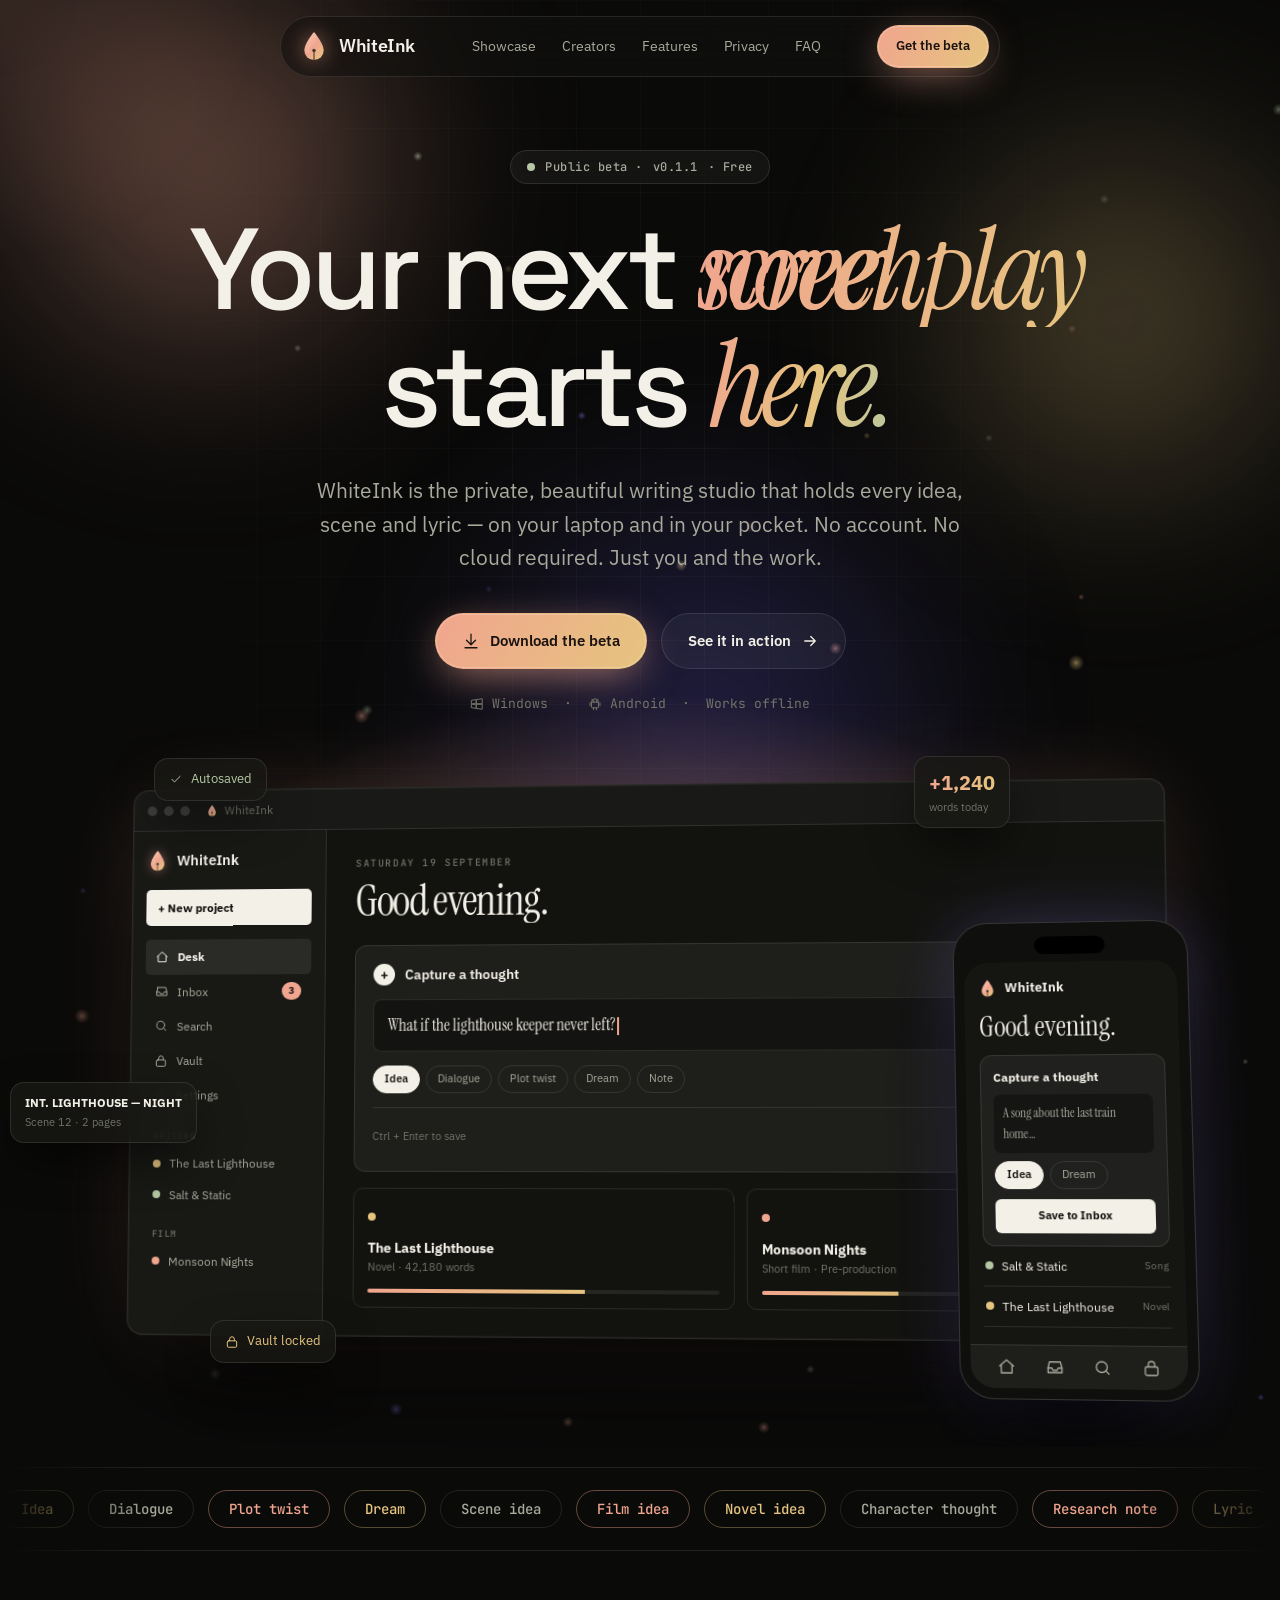
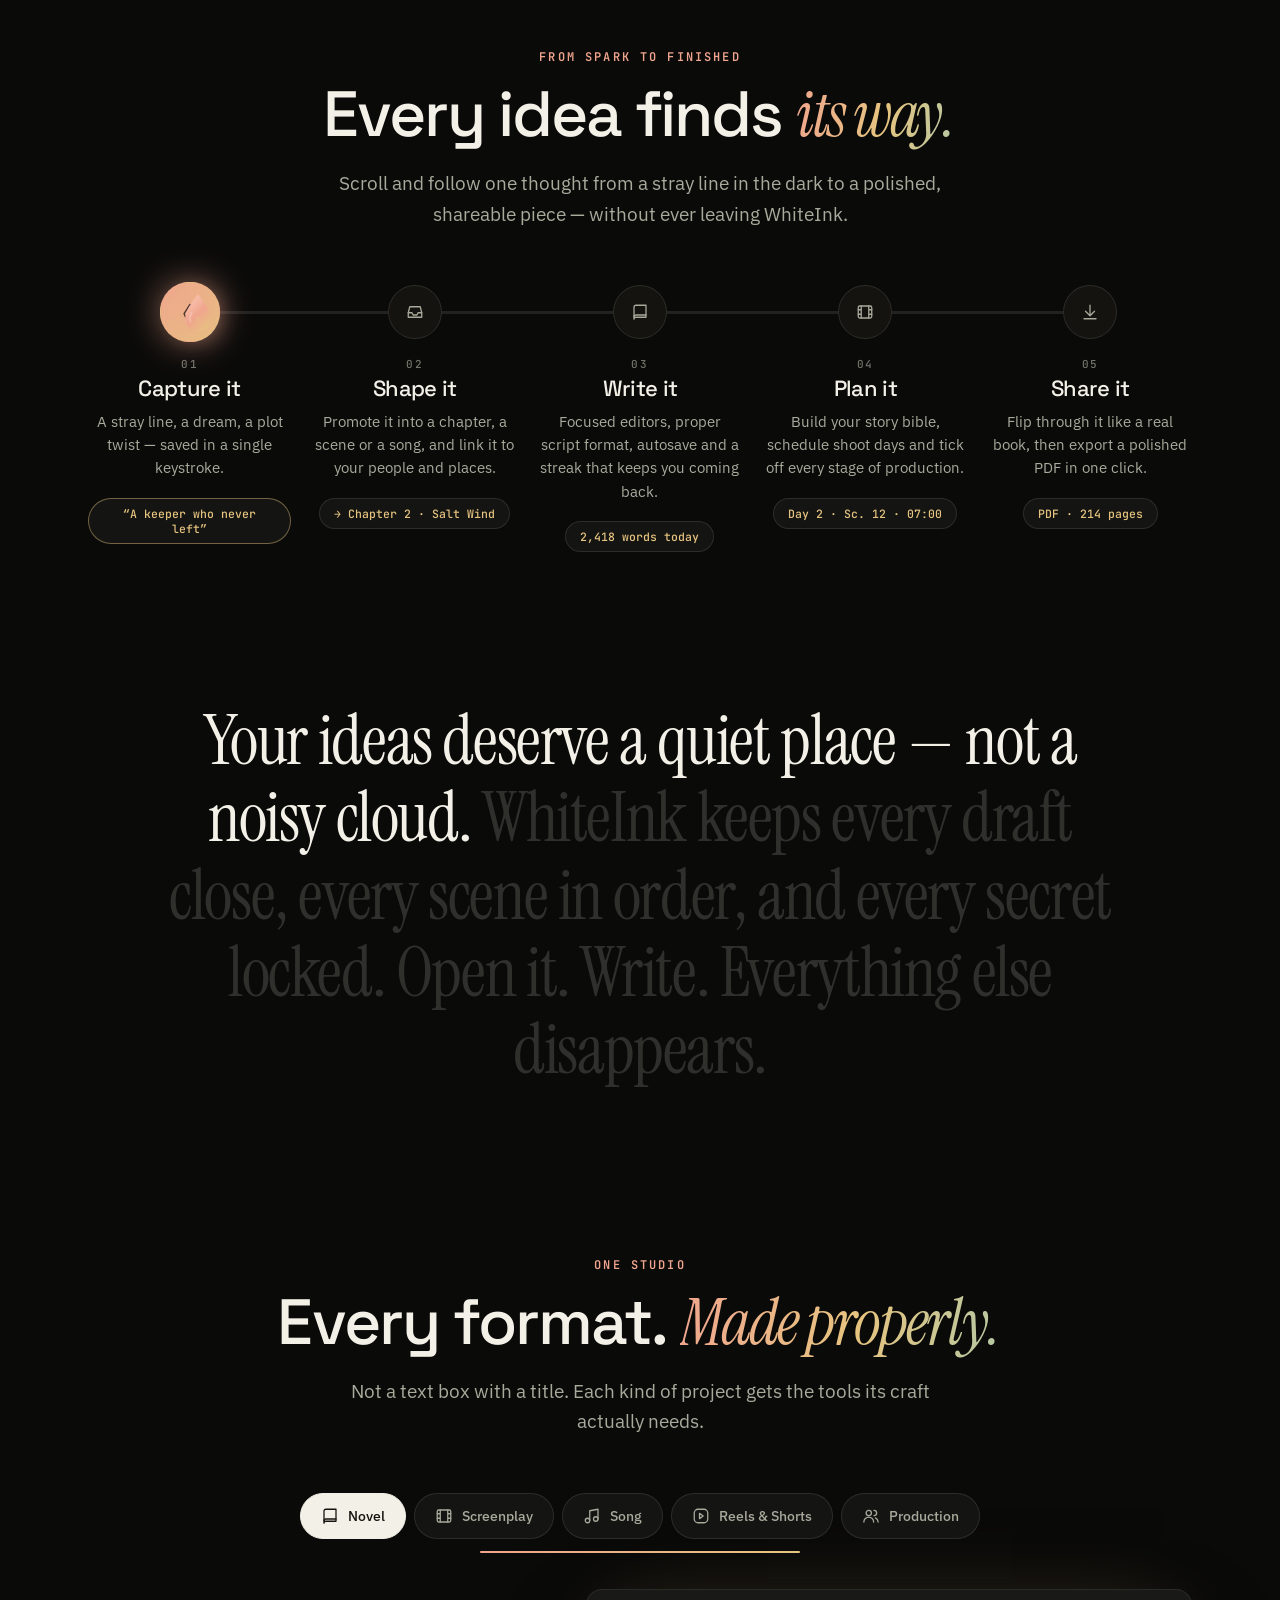
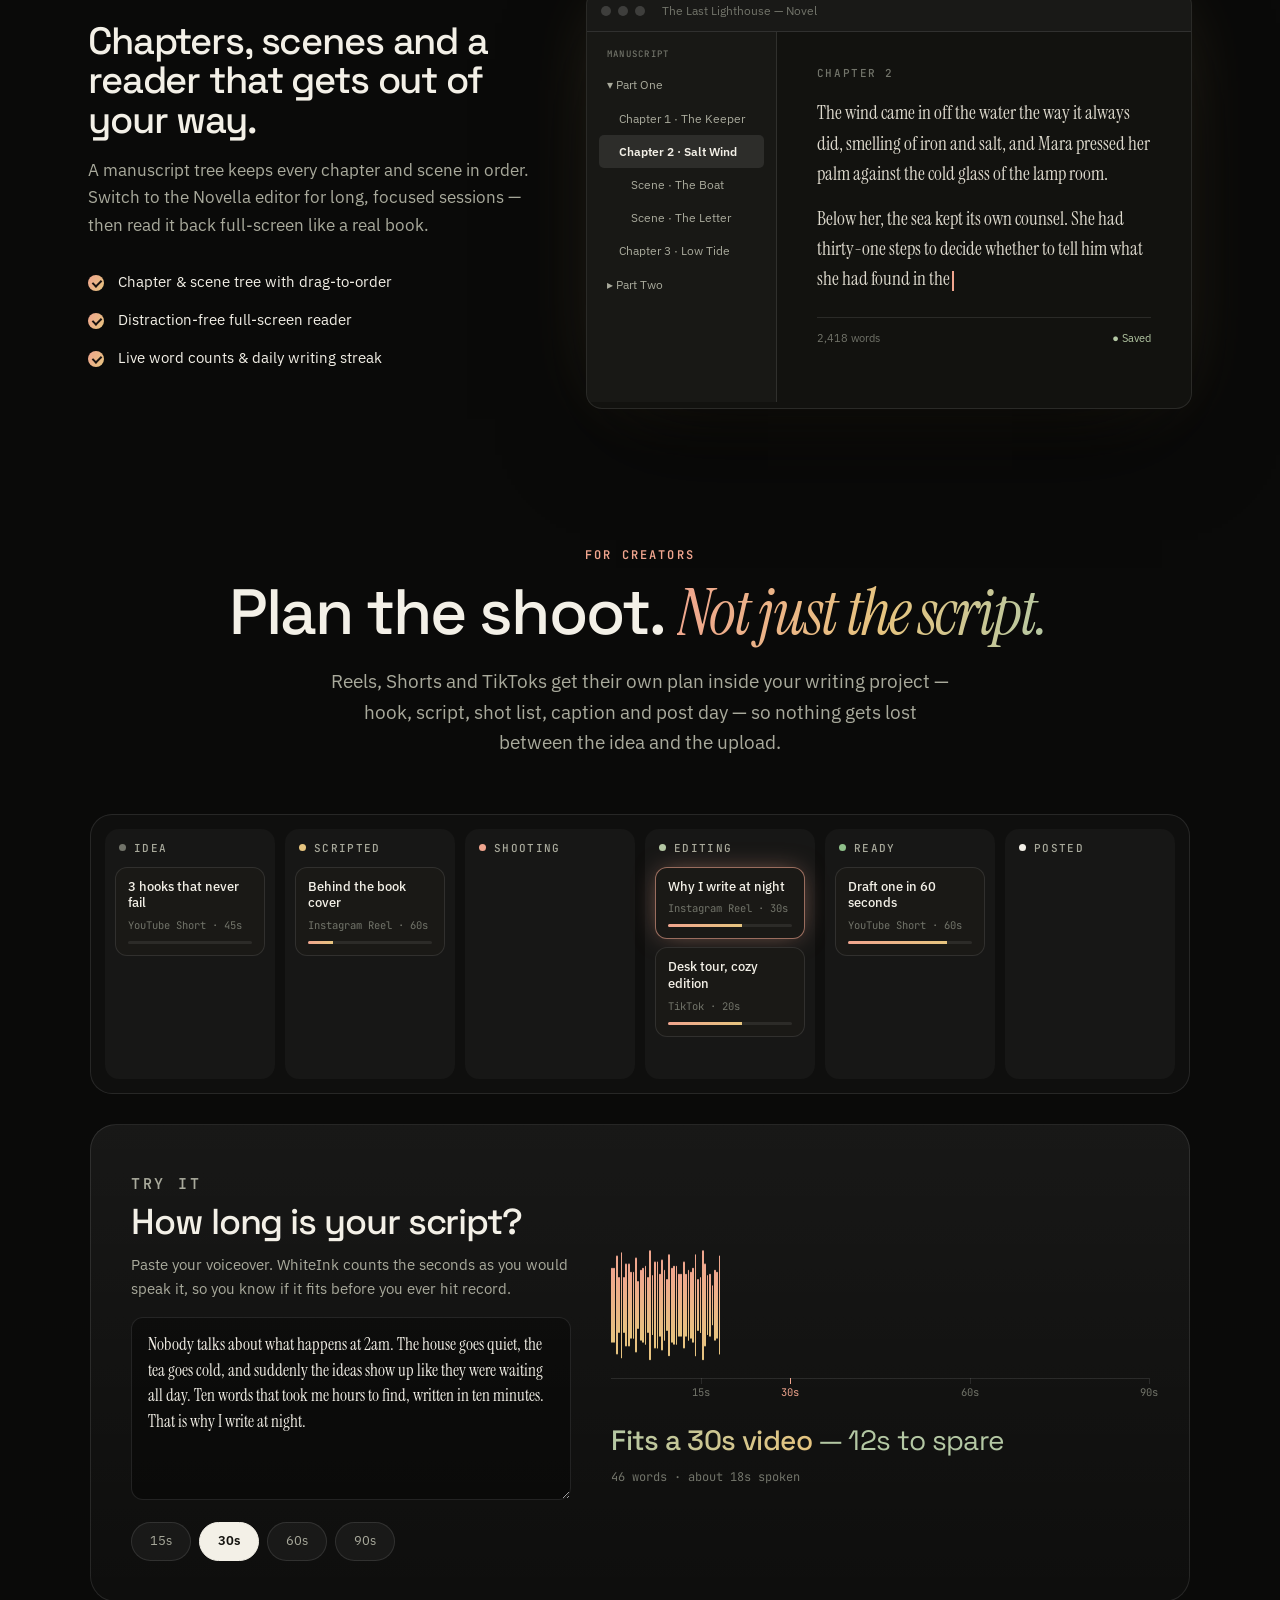
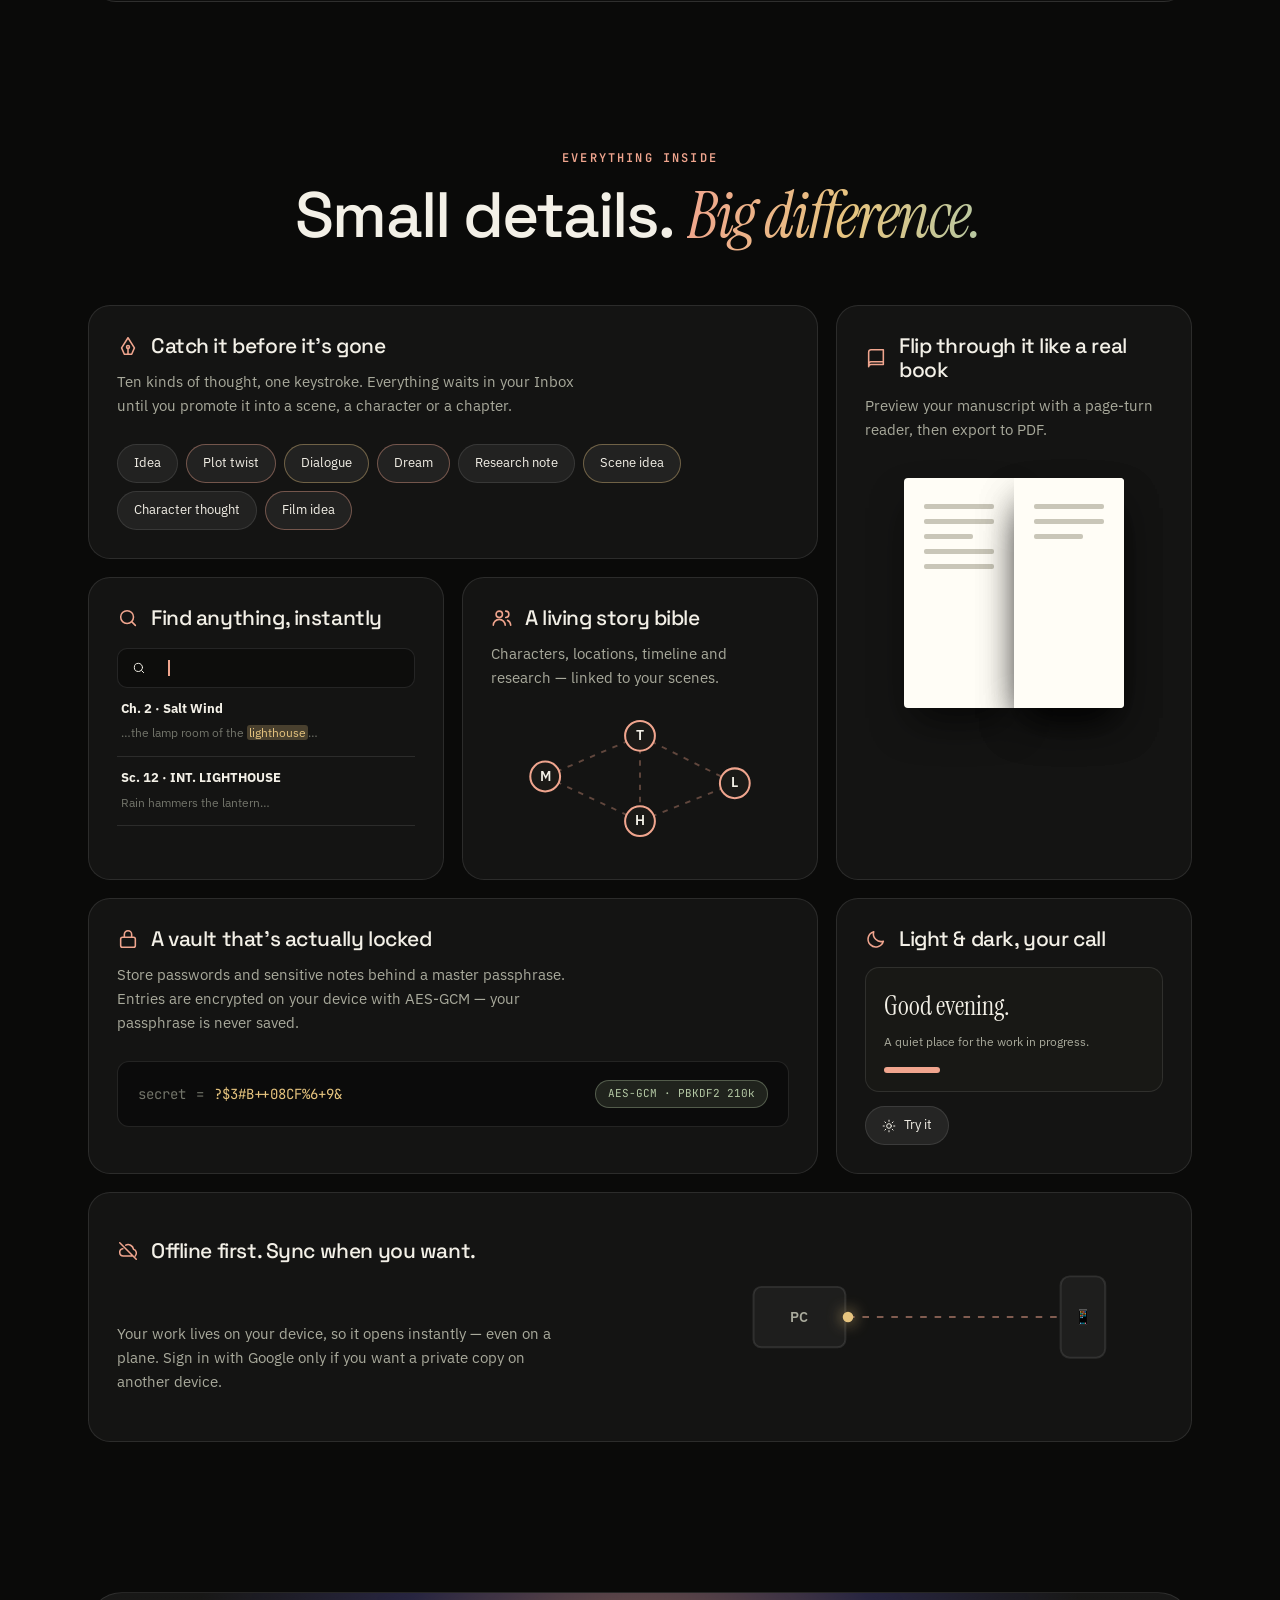
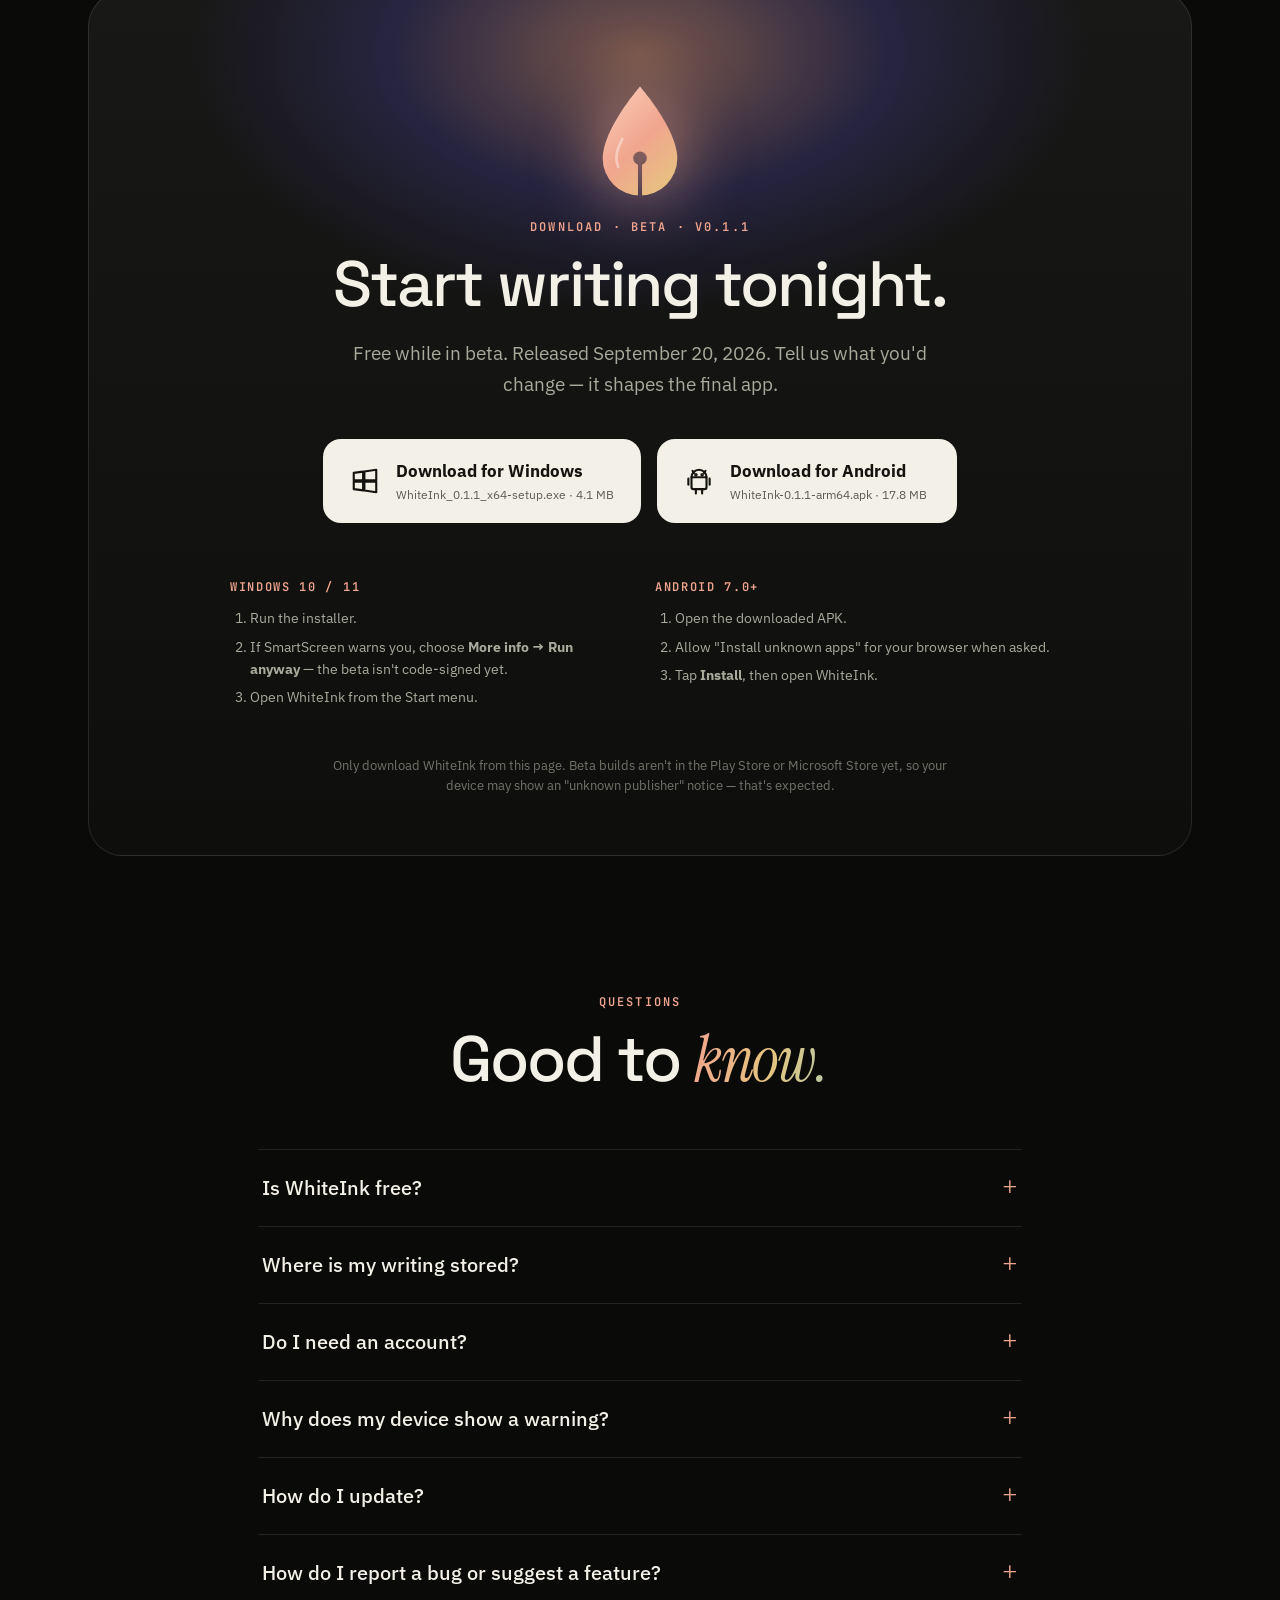
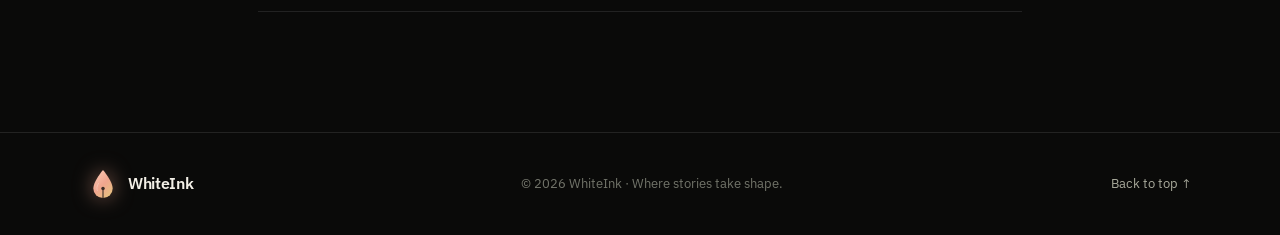
==== commit 63f041a5: "Site: creators section, Reels & Shorts showcase tab, downloads point to v0.1.1 Co-Authored-By: Claud" ====
--- a/index.html
+++ b/index.html
@@ -35,6 +35,7 @@
     <symbol id="i-down" viewBox="0 0 24 24"><path d="M12 3v13M6 11l6 6 6-6M4 21h16"/></symbol>
     <symbol id="i-win" viewBox="0 0 24 24"><path d="M3 5.5 10.5 4.5v7H3zM11.5 4.4 21 3v8.5h-9.5zM3 12.5h7.5v7L3 18.5zM11.5 12.5H21V21l-9.5-1.4z"/></symbol>
     <symbol id="i-android" viewBox="0 0 24 24"><path d="M6 9h12v8a1.5 1.5 0 0 1-1.5 1.5h-9A1.5 1.5 0 0 1 6 17V9Z"/><path d="M8 5.5 6.8 3.8M16 5.5l1.2-1.7M6 9a6 6 0 0 1 12 0M3.5 10v5M20.5 10v5M9.5 18.5V22M14.5 18.5V22"/><circle cx="9.5" cy="7" r=".6"/><circle cx="14.5" cy="7" r=".6"/></symbol>
+    <symbol id="i-play" viewBox="0 0 24 24"><rect x="3" y="3" width="18" height="18" rx="5"/><path d="m10 8.5 5 3.5-5 3.5z"/></symbol>
     <symbol id="i-check" viewBox="0 0 24 24"><path d="m5 12.5 4.5 4.5L19 7.5"/></symbol>
     <symbol id="i-cloudoff" viewBox="0 0 24 24"><path d="M3 3l18 18M17.5 17.5H7a4 4 0 0 1-.6-7.96M9.5 5.6A6 6 0 0 1 18 10a4.5 4.5 0 0 1 1.9 7.4"/></symbol>
     <symbol id="i-users" viewBox="0 0 24 24"><circle cx="9" cy="8" r="3.5"/><path d="M2.5 20a6.5 6.5 0 0 1 13 0M16 4.5a3.5 3.5 0 0 1 0 7M18 14.5a6.5 6.5 0 0 1 3.5 5.5"/></symbol>
@@ -48,6 +49,7 @@
     <a class="brand" href="#top"><img src="assets/mark.svg" alt="" width="28" height="28"><span>WhiteInk</span></a>
     <nav class="nav" aria-label="Main">
       <a href="#showcase">Showcase</a>
+      <a href="#creators">Creators</a>
       <a href="#features">Features</a>
       <a href="#privacy">Privacy</a>
       <a href="#faq">FAQ</a>
@@ -231,6 +233,7 @@
         <button class="tab is-on" role="tab" data-tab="novel"><svg class="ic"><use href="#i-book"/></svg> Novel</button>
         <button class="tab" role="tab" data-tab="script"><svg class="ic"><use href="#i-film"/></svg> Screenplay</button>
         <button class="tab" role="tab" data-tab="song"><svg class="ic"><use href="#i-music"/></svg> Song</button>
+        <button class="tab" role="tab" data-tab="reel"><svg class="ic"><use href="#i-play"/></svg> Reels &amp; Shorts</button>
         <button class="tab" role="tab" data-tab="film"><svg class="ic"><use href="#i-users"/></svg> Production</button>
         <span class="tab-progress"><u></u></span>
       </div>
@@ -251,6 +254,11 @@
             <h3>A home for lyrics, verses and hooks.</h3>
             <p>Sketch a chorus at 2 a.m., come back to it next month. Songs live beside your other projects with their own dedicated lyric space.</p>
             <ul class="ticks"><li>Lyric writing space per song</li><li>Sits alongside novels &amp; films</li><li>Capture stray lines straight into your Inbox</li></ul>
+          </div>
+          <div class="copy" data-copy="reel" hidden>
+            <h3>Plan the reel, the shoot and the post — in one place.</h3>
+            <p>Inside any General Writing project, the Content Plan tab holds every Instagram Reel, YouTube Short or TikTok you're planning — no separate project needed for a 30-second video.</p>
+            <ul class="ticks"><li>Hook-first script: what we see, what you say</li><li>Live length check for 15, 30, 60 and 90-second targets</li><li>Shot list, caption &amp; hashtag counters, PDF for shoot day</li></ul>
           </div>
           <div class="copy" data-copy="film" hidden>
             <h3>From script to shoot day — in the same app.</h3>
@@ -320,6 +328,29 @@
             </div>
           </div>
 
+          <!-- Reels & Shorts -->
+          <div class="pane" data-pane="reel">
+            <div class="reel">
+              <div class="reel-top">
+                <b>Why I write at night</b>
+                <div class="mm-chips"><span>Idea</span><span class="on">Scripted</span><span>Shooting</span><span>Ready to post</span></div>
+              </div>
+              <div class="reel-meta"><span class="on">YouTube Short</span><span>Instagram Reel</span><span>TikTok</span><i></i><span class="on">60s</span><span>30s</span></div>
+              <div class="reel-meter"><u></u></div>
+              <small class="reel-meter-t">≈ 13s spoken of 60s target</small>
+              <p class="reel-hook"><em>Hook</em> Nobody talks about what happens at 2am when the ideas finally show up.</p>
+              <div class="reel-beats">
+                <div class="reel-row head"><span>On screen</span><span>Say</span></div>
+                <div class="reel-row"><span>Close-up: desk lamp switching on</span><span>The house is quiet. That's when the work starts.</span></div>
+                <div class="reel-row"><span>Hands typing, warm light</span><span>Ten words that took me all day to find.</span></div>
+              </div>
+              <div class="reel-foot">
+                <span class="shot done">Wide of the desk</span><span class="shot done">Hands typing</span><span class="shot">Cup of tea</span>
+                <span class="reel-tags">#writing #amwriting #reels</span>
+              </div>
+            </div>
+          </div>
+
           <!-- Production -->
           <div class="pane" data-pane="film">
             <div class="sched">
@@ -332,6 +363,48 @@
               <div class="chk"><i></i><i></i><i></i><i class="off"></i><i class="off"></i> <small>Pre-production checklist · 3 of 5</small></div>
             </div>
           </div>
+        </div>
+      </div>
+    </div>
+  </section>
+
+  <!-- ============ CREATORS ============ -->
+  <section id="creators" class="creators">
+    <div class="wrap">
+      <div class="section-head center reveal">
+        <p class="eyebrow">For creators</p>
+        <h2>Plan the shoot. <em>Not just the script.</em></h2>
+        <p class="lede">Reels, Shorts and TikToks get their own plan inside your writing project — hook, script, shot list, caption and post day — so nothing gets lost between the idea and the upload.</p>
+      </div>
+
+      <div class="board-wrap reveal">
+        <div class="board" id="board" role="img" aria-label="An example content pipeline: videos moving from Idea to Posted">
+          <div class="bcol" data-stage="0"><h4><i></i>Idea</h4><div class="bcol-body"></div></div>
+          <div class="bcol" data-stage="1"><h4><i></i>Scripted</h4><div class="bcol-body"></div></div>
+          <div class="bcol" data-stage="2"><h4><i></i>Shooting</h4><div class="bcol-body"></div></div>
+          <div class="bcol" data-stage="3"><h4><i></i>Editing</h4><div class="bcol-body"></div></div>
+          <div class="bcol" data-stage="4"><h4><i></i>Ready</h4><div class="bcol-body"></div></div>
+          <div class="bcol" data-stage="5"><h4><i></i>Posted</h4><div class="bcol-body"></div></div>
+        </div>
+      </div>
+
+      <div class="timer reveal" id="timer">
+        <div class="timer-copy">
+          <p class="eyebrow">Try it</p>
+          <h3>How long is your script?</h3>
+          <p>Paste your voiceover. WhiteInk counts the seconds as you would speak it, so you know if it fits before you ever hit record.</p>
+          <textarea id="timerText" rows="6" spellcheck="false" aria-label="Your script">Nobody talks about what happens at 2am. The house goes quiet, the tea goes cold, and suddenly the ideas show up like they were waiting all day. Ten words that took me hours to find, written in ten minutes. That is why I write at night.</textarea>
+          <div class="timer-targets" role="group" aria-label="Target length">
+            <button type="button" class="tt" data-sec="15">15s</button>
+            <button type="button" class="tt on" data-sec="30">30s</button>
+            <button type="button" class="tt" data-sec="60">60s</button>
+            <button type="button" class="tt" data-sec="90">90s</button>
+          </div>
+        </div>
+        <div class="timer-viz">
+          <div class="wave" id="wave" aria-hidden="true"></div>
+          <div class="ruler" id="ruler" aria-hidden="true"></div>
+          <div class="verdict" id="verdict" aria-live="polite"></div>
         </div>
       </div>
     </div>
--- a/styles.css
+++ b/styles.css
@@ -249,6 +249,31 @@
 .song-tag { color: var(--coral); font: 500 11px var(--mono); letter-spacing: 0.14em; margin: 16px 0 6px; text-transform: uppercase; }
 .song p { font-family: var(--serif); font-size: 21px; line-height: 1.5; }
 .song .hl { color: var(--ochre); }
+.reel { padding: 26px 30px; }
+.reel-top { align-items: center; display: flex; flex-wrap: wrap; gap: 10px; justify-content: space-between; margin-bottom: 14px; }
+.reel-top b { font-family: var(--serif); font-size: 26px; font-weight: 400; }
+.reel-meta { align-items: center; display: flex; flex-wrap: wrap; gap: 6px; margin-bottom: 16px; }
+.reel-meta span { border: 1px solid var(--line); border-radius: 999px; color: var(--muted); font-size: 11px; padding: 4px 11px; }
+.reel-meta span.on { background: var(--text); border-color: var(--text); color: #14130f; font-weight: 600; }
+.reel-meta i { background: var(--line); height: 14px; margin: 0 6px; width: 1px; }
+.reel-meter { background: rgba(255, 255, 255, 0.08); border-radius: 999px; height: 6px; overflow: hidden; }
+.reel-meter u { background: linear-gradient(90deg, var(--coral), var(--ochre)); border-radius: 999px; display: block; height: 100%; width: 22%; animation: meter 5s ease-in-out infinite; }
+@keyframes meter { 0%, 100% { width: 18%; } 50% { width: 64%; } }
+.reel-meter-t { color: var(--faint); display: block; font: 11px var(--mono); margin: 8px 0 16px; }
+.reel-hook { background: rgba(0, 0, 0, 0.3); border: 1px solid var(--line); border-radius: 10px; font-family: var(--serif); font-size: 19px; line-height: 1.4; padding: 14px 16px; }
+.reel-hook em { -webkit-text-fill-color: var(--coral); color: var(--coral); display: block; font: 500 10px var(--mono); letter-spacing: 0.14em; margin-bottom: 4px; text-transform: uppercase; }
+.reel-beats { margin-top: 14px; }
+.reel-row { border-bottom: 1px solid var(--line); display: grid; gap: 14px; grid-template-columns: 1fr 1fr; padding: 11px 4px; }
+.reel-row span:first-child { color: var(--muted); font-size: 13px; }
+.reel-row span:last-child { font-family: var(--serif); font-size: 16px; }
+.reel-row.head { color: var(--faint); font: 500 10px var(--mono); letter-spacing: 0.12em; text-transform: uppercase; }
+.reel-row.head span { color: var(--faint); font: inherit; }
+.reel-foot { align-items: center; display: flex; flex-wrap: wrap; gap: 8px; margin-top: 16px; }
+.shot { align-items: center; color: var(--muted); display: inline-flex; font-size: 12px; gap: 7px; }
+.shot::before { border: 1.5px solid var(--faint); border-radius: 4px; content: ""; height: 13px; width: 13px; }
+.shot.done { color: var(--faint); text-decoration: line-through; }
+.shot.done::before { background: linear-gradient(120deg, var(--coral), var(--ochre)); border-color: transparent; }
+.reel-tags { color: var(--ochre); font: 12px var(--mono); margin-left: auto; }
 .sched { padding: 26px 30px; }
 .sched-h { align-items: center; display: flex; justify-content: space-between; margin-bottom: 16px; }
 .sched-h b { font-size: 18px; font-weight: 600; }
@@ -260,6 +285,53 @@
 .chk i { background: linear-gradient(90deg, var(--coral), var(--ochre)); border-radius: 3px; height: 8px; width: 38px; }
 .chk i.off { background: var(--line); }
 .chk small { color: var(--faint); font-size: 11px; margin-left: 8px; }
+
+/* ---------- Creators ---------- */
+.creators { padding: 30px 0 110px; }
+.board-wrap { margin: 0 auto; max-width: 1100px; }
+.board { background: rgba(255, 255, 255, 0.025); border: 1px solid var(--line); border-radius: 22px; display: grid; gap: 10px; grid-template-columns: repeat(6, minmax(150px, 1fr)); overflow-x: auto; padding: 14px; scrollbar-width: thin; }
+.bcol { background: rgba(255, 255, 255, 0.03); border-radius: 14px; min-height: 250px; padding: 12px 10px; }
+.bcol h4 { align-items: center; color: var(--muted); display: flex; font: 500 11px var(--mono); gap: 8px; letter-spacing: 0.12em; margin: 0 4px 12px; text-transform: uppercase; }
+.bcol h4 i { border-radius: 50%; display: inline-block; height: 7px; width: 7px; }
+.bcol[data-stage="0"] h4 i { background: var(--faint); }
+.bcol[data-stage="1"] h4 i { background: var(--ochre); }
+.bcol[data-stage="2"] h4 i { background: var(--coral); }
+.bcol[data-stage="3"] h4 i { background: var(--sage); }
+.bcol[data-stage="4"] h4 i { background: #8fc08a; }
+.bcol[data-stage="5"] h4 i { background: var(--text); }
+.bcol-body { display: flex; flex-direction: column; gap: 8px; }
+.vcard { animation: vin 0.55s var(--ease); background: #1a1916; border: 1px solid var(--line); border-radius: 12px; padding: 11px 12px; }
+.vcard b { display: block; font-size: 13px; font-weight: 500; line-height: 1.3; }
+.vcard small { color: var(--faint); display: block; font: 10.5px var(--mono); margin-top: 6px; }
+.vcard u { background: rgba(255, 255, 255, 0.08); border-radius: 3px; display: block; height: 3px; margin-top: 9px; overflow: hidden; }
+.vcard u::after { background: linear-gradient(90deg, var(--coral), var(--ochre)); content: ""; display: block; height: 100%; width: var(--p, 0%); }
+.vcard.hot { border-color: rgba(240, 165, 142, 0.6); box-shadow: 0 0 26px -6px rgba(240, 165, 142, 0.55); }
+.bcol[data-stage="5"] .vcard b::before { color: var(--sage); content: "✓ "; }
+@keyframes vin { from { opacity: 0; transform: translateX(-16px) scale(0.96); } }
+
+.timer { align-items: center; background: linear-gradient(180deg, rgba(255, 255, 255, 0.06), rgba(255, 255, 255, 0.02)); border: 1px solid var(--line); border-radius: 26px; display: grid; gap: 40px; grid-template-columns: 0.9fr 1.1fr; margin: 30px auto 0; max-width: 1100px; padding: 40px; }
+.timer-copy .eyebrow { margin-bottom: 12px; }
+.timer-copy h3 { font-size: clamp(26px, 3vw, 36px); }
+.timer-copy > p { color: var(--muted); font-size: 15px; margin: 12px 0 16px; }
+#timerText { background: rgba(0, 0, 0, 0.35); border: 1px solid var(--line); border-radius: 12px; color: var(--text); font-family: var(--serif); font-size: 17px; line-height: 1.5; padding: 14px 16px; resize: vertical; width: 100%; }
+#timerText:focus { border-color: rgba(240, 165, 142, 0.55); outline: none; }
+.timer-targets { display: flex; gap: 8px; margin-top: 14px; }
+.tt { background: var(--card); border: 1px solid var(--line); border-radius: 999px; color: var(--muted); font-size: 13px; padding: 8px 18px; transition: all 0.2s; }
+.tt:hover { color: var(--text); }
+.tt.on { background: var(--text); border-color: var(--text); color: #14130f; font-weight: 600; }
+.wave { height: 130px; position: relative; }
+.wave b { background: rgba(255, 255, 255, 0.18); border-radius: 2px; bottom: 50%; position: absolute; transform: translateY(50%); transition: background 0.3s, height 0.3s; }
+.wave b.in { background: linear-gradient(180deg, var(--coral), var(--ochre)); }
+.wave b.over { background: #e0897a; }
+.ruler { border-top: 1px solid var(--line); height: 28px; margin-top: 8px; position: relative; }
+.ruler span { color: var(--faint); font: 10.5px var(--mono); position: absolute; top: 6px; transform: translateX(-50%); }
+.ruler span::before { background: var(--line); content: ""; height: 6px; left: 50%; position: absolute; top: -7px; width: 1px; }
+.ruler span.on { color: var(--coral); }
+.ruler span.on::before { background: var(--coral); }
+.verdict { font-family: var(--display); font-size: clamp(20px, 2.4vw, 28px); letter-spacing: -0.02em; margin-top: 12px; }
+.verdict small { color: var(--faint); display: block; font: 12px var(--mono); letter-spacing: 0; margin-top: 6px; }
+.verdict.ok b { background: linear-gradient(100deg, var(--sage), var(--ochre)); -webkit-background-clip: text; background-clip: text; color: transparent; font-weight: 500; }
+.verdict.long b { color: #e0897a; font-weight: 500; }
 
 /* ---------- Bento ---------- */
 .features { padding: 40px 0 110px; }
@@ -376,6 +448,7 @@
   .float.f2 { display: none; }
   .showcase-stage { grid-template-columns: 1fr; }
   .bento { grid-template-columns: 1fr 1fr; }
+  .timer { grid-template-columns: 1fr; padding: 30px; }
   .bcard.span2, .bcard.span3 { grid-column: span 2; }
   .bcard.span3 { grid-template-columns: 1fr; }
   .bcard.span3 .sync { grid-column: 1; grid-row: auto; margin: 10px 0 0; }
@@ -398,11 +471,16 @@
   .float.f3, .float.f4 { display: none; }
   .marquee { margin-top: 110px; }
   .bento { grid-template-columns: 1fr; }
+  .timer { padding: 22px 18px; gap: 26px; }
+  .wave { height: 100px; }
   .bcard.span2, .bcard.span3 { grid-column: auto; }
   .bcard.tall { grid-row: auto; }
   .pane-split { grid-template-columns: 1fr; }
   .tree { display: none; }
-  .prose, .song { padding: 24px 22px; }
+  .prose, .song, .reel, .sched { padding: 24px 20px; }
+  .reel-row { grid-template-columns: 1fr; gap: 4px; }
+  .reel-row.head { display: none; }
+  .reel-tags { margin-left: 0; }
   .script { padding: 22px 16px; font-size: 12px; }
   .sc-char { padding-left: 60px; } .sc-par { padding-left: 46px; } .sc-dlg { padding-left: 30px; }
   .dl-hero { padding: 70px 20px 44px; }
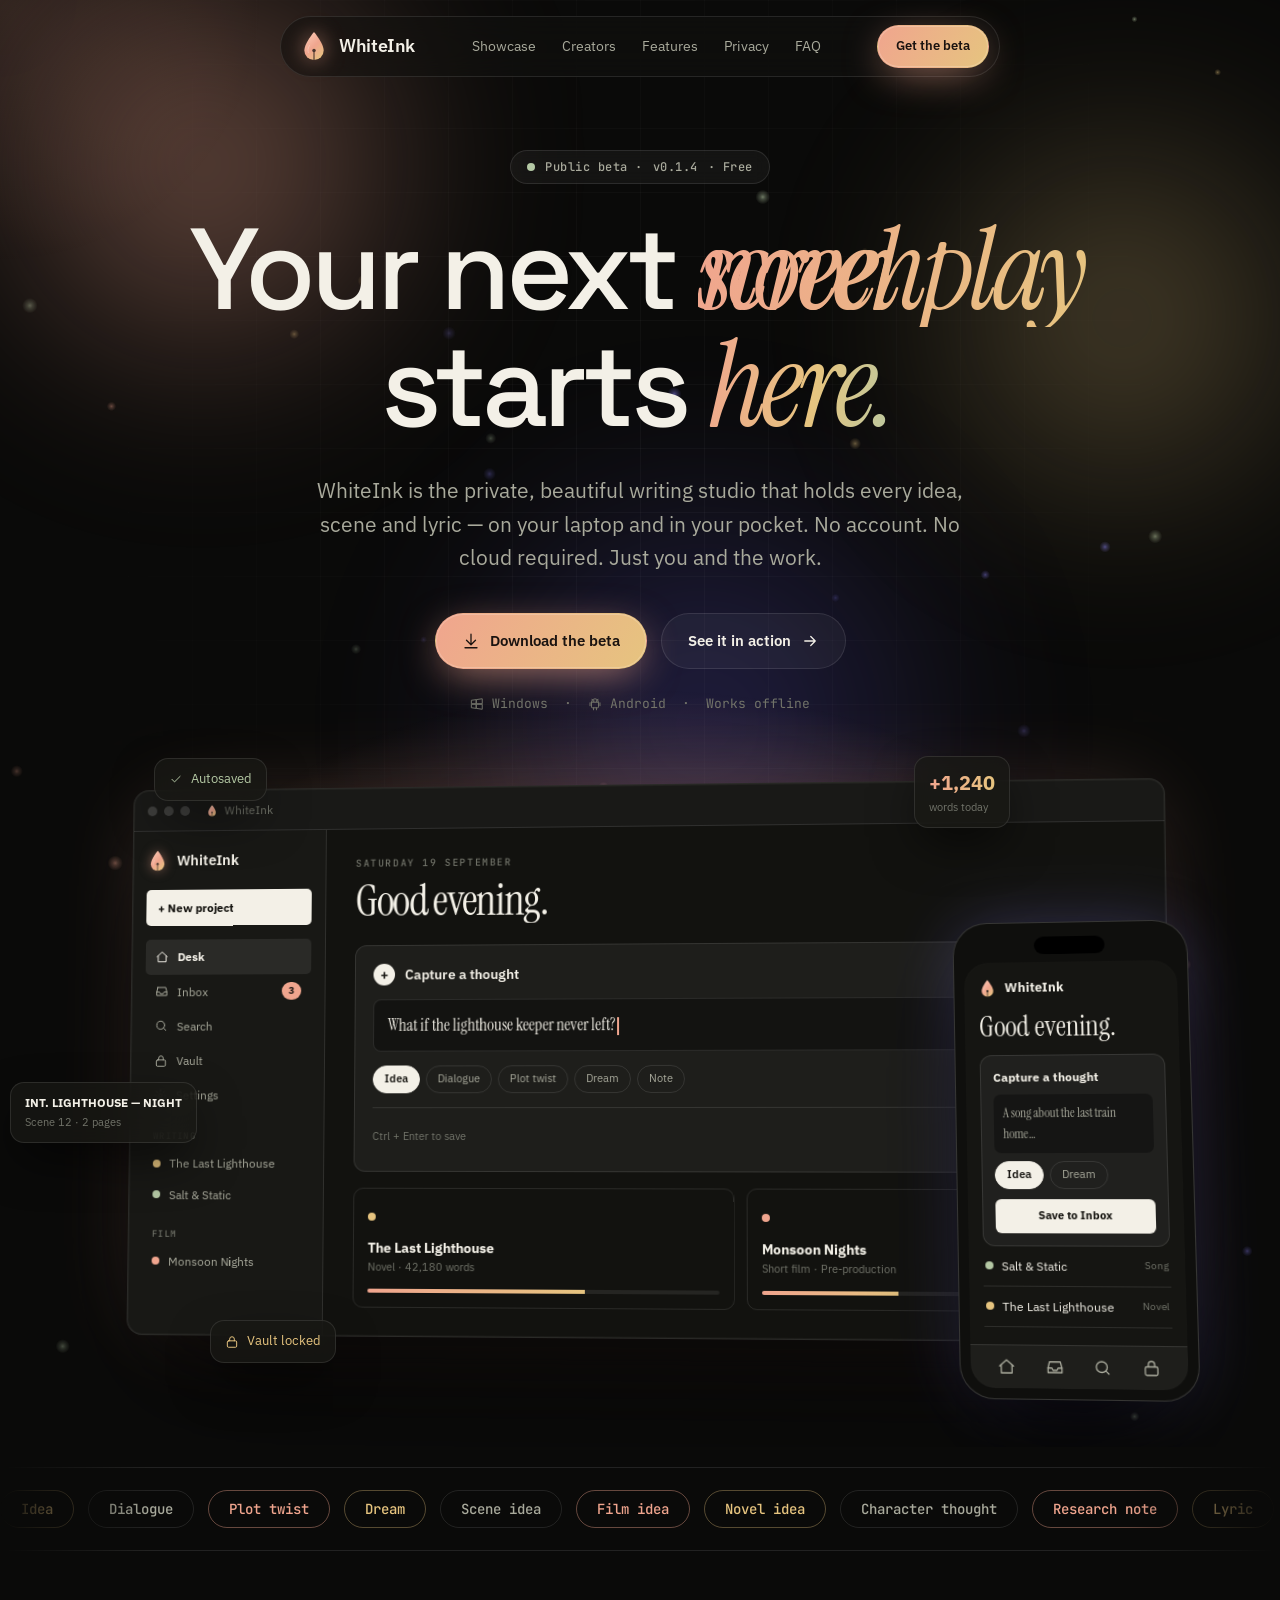
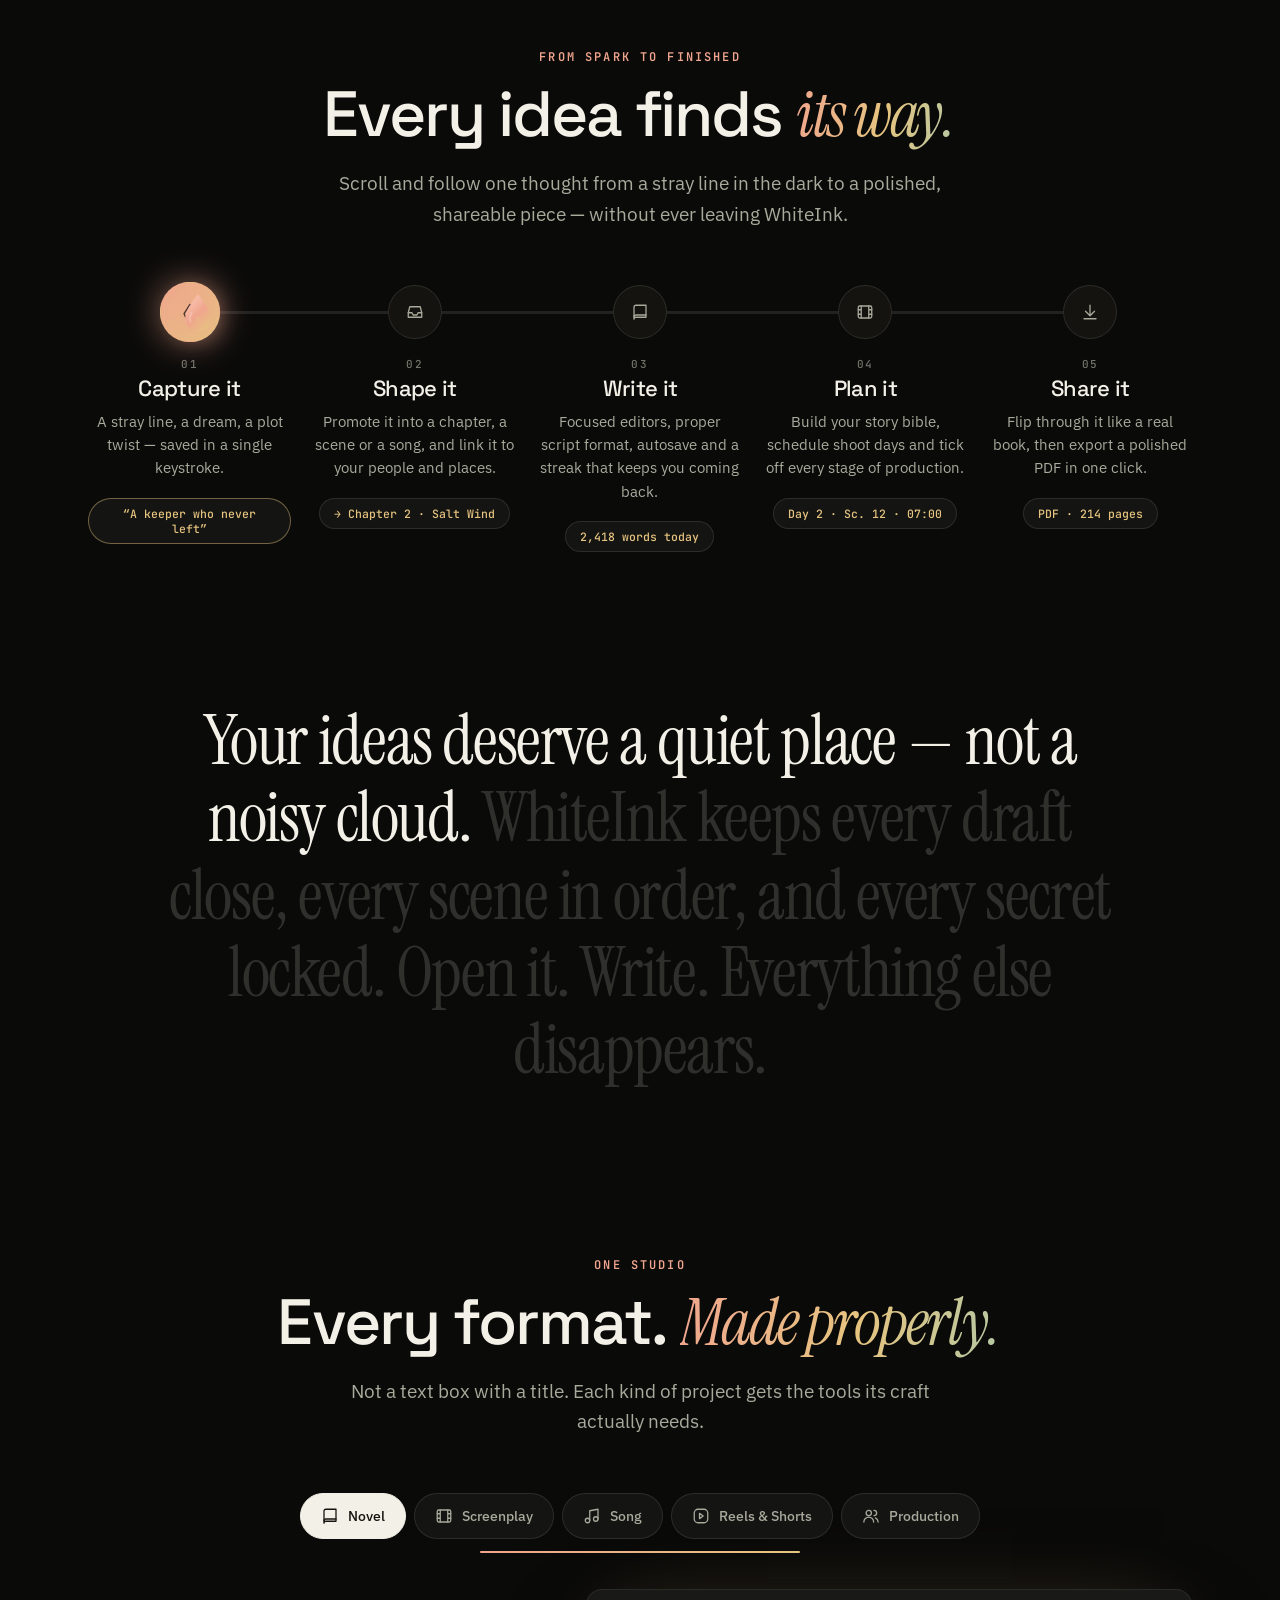
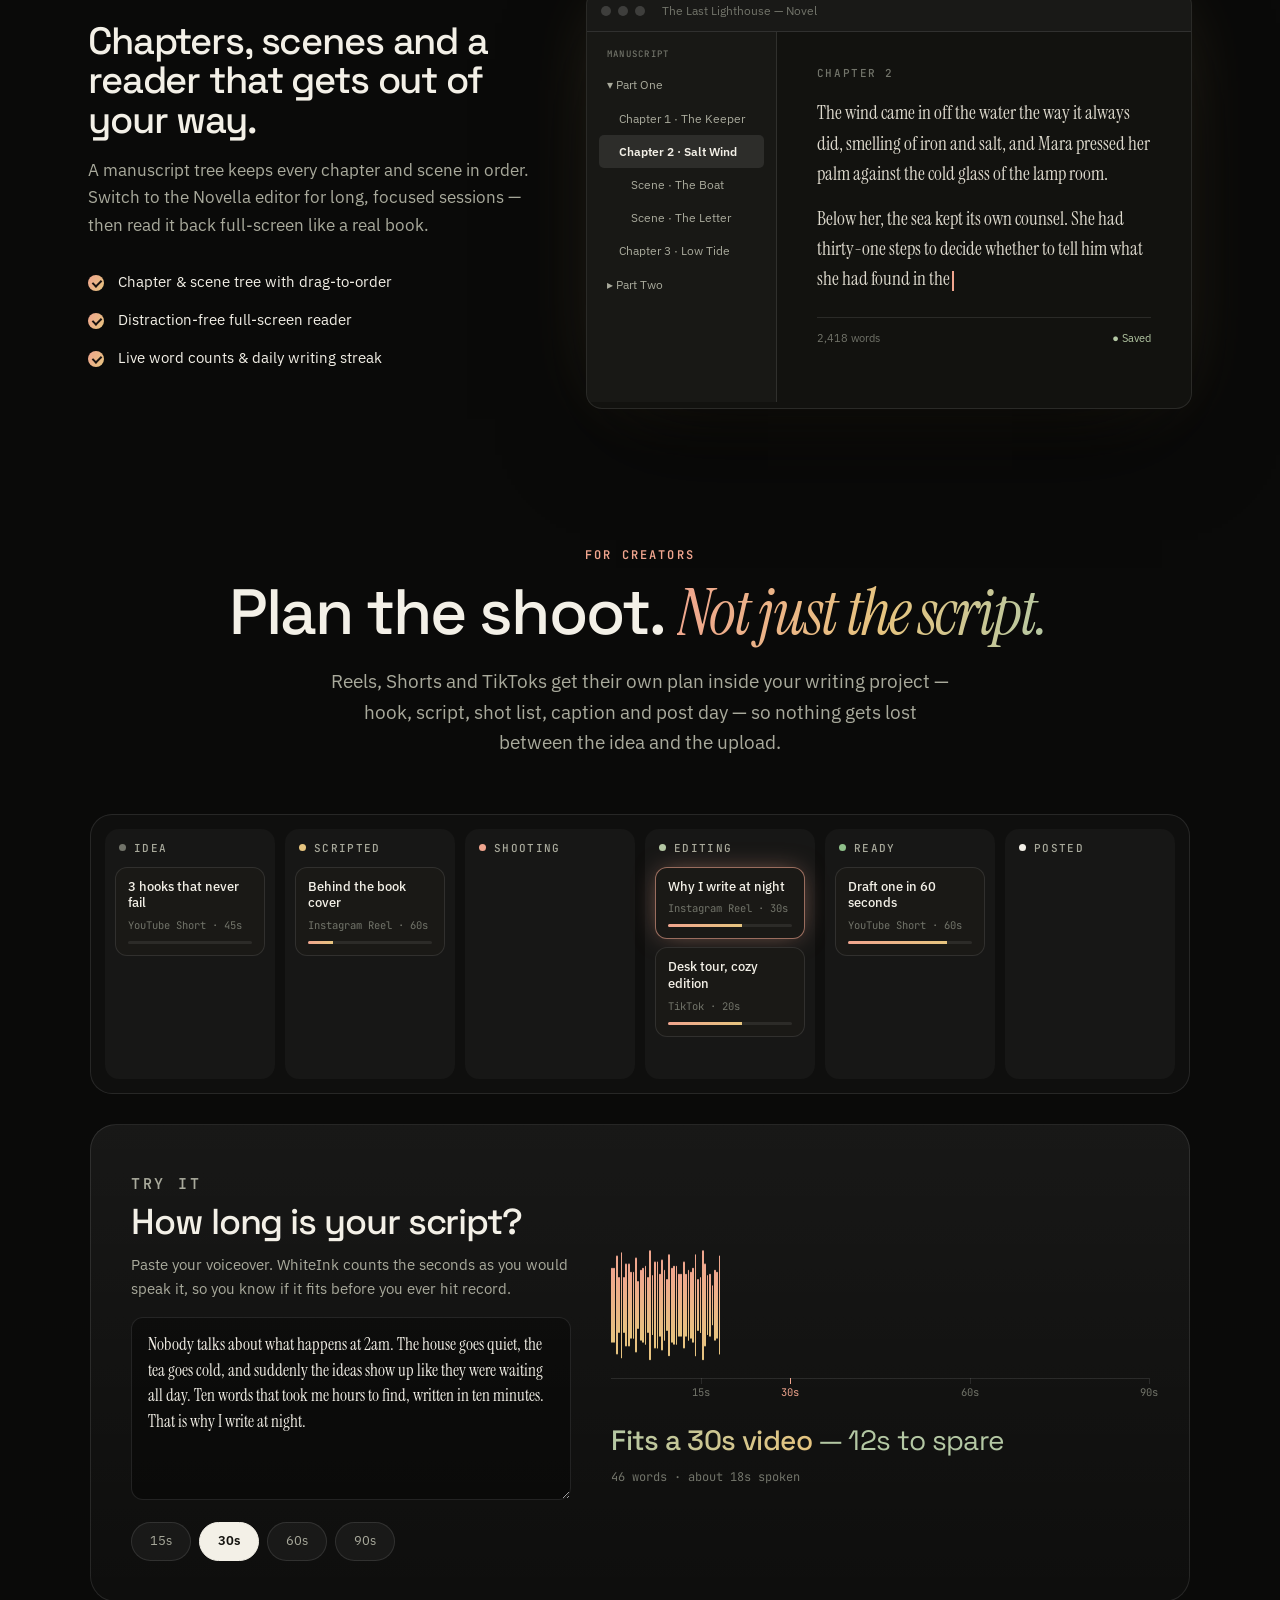
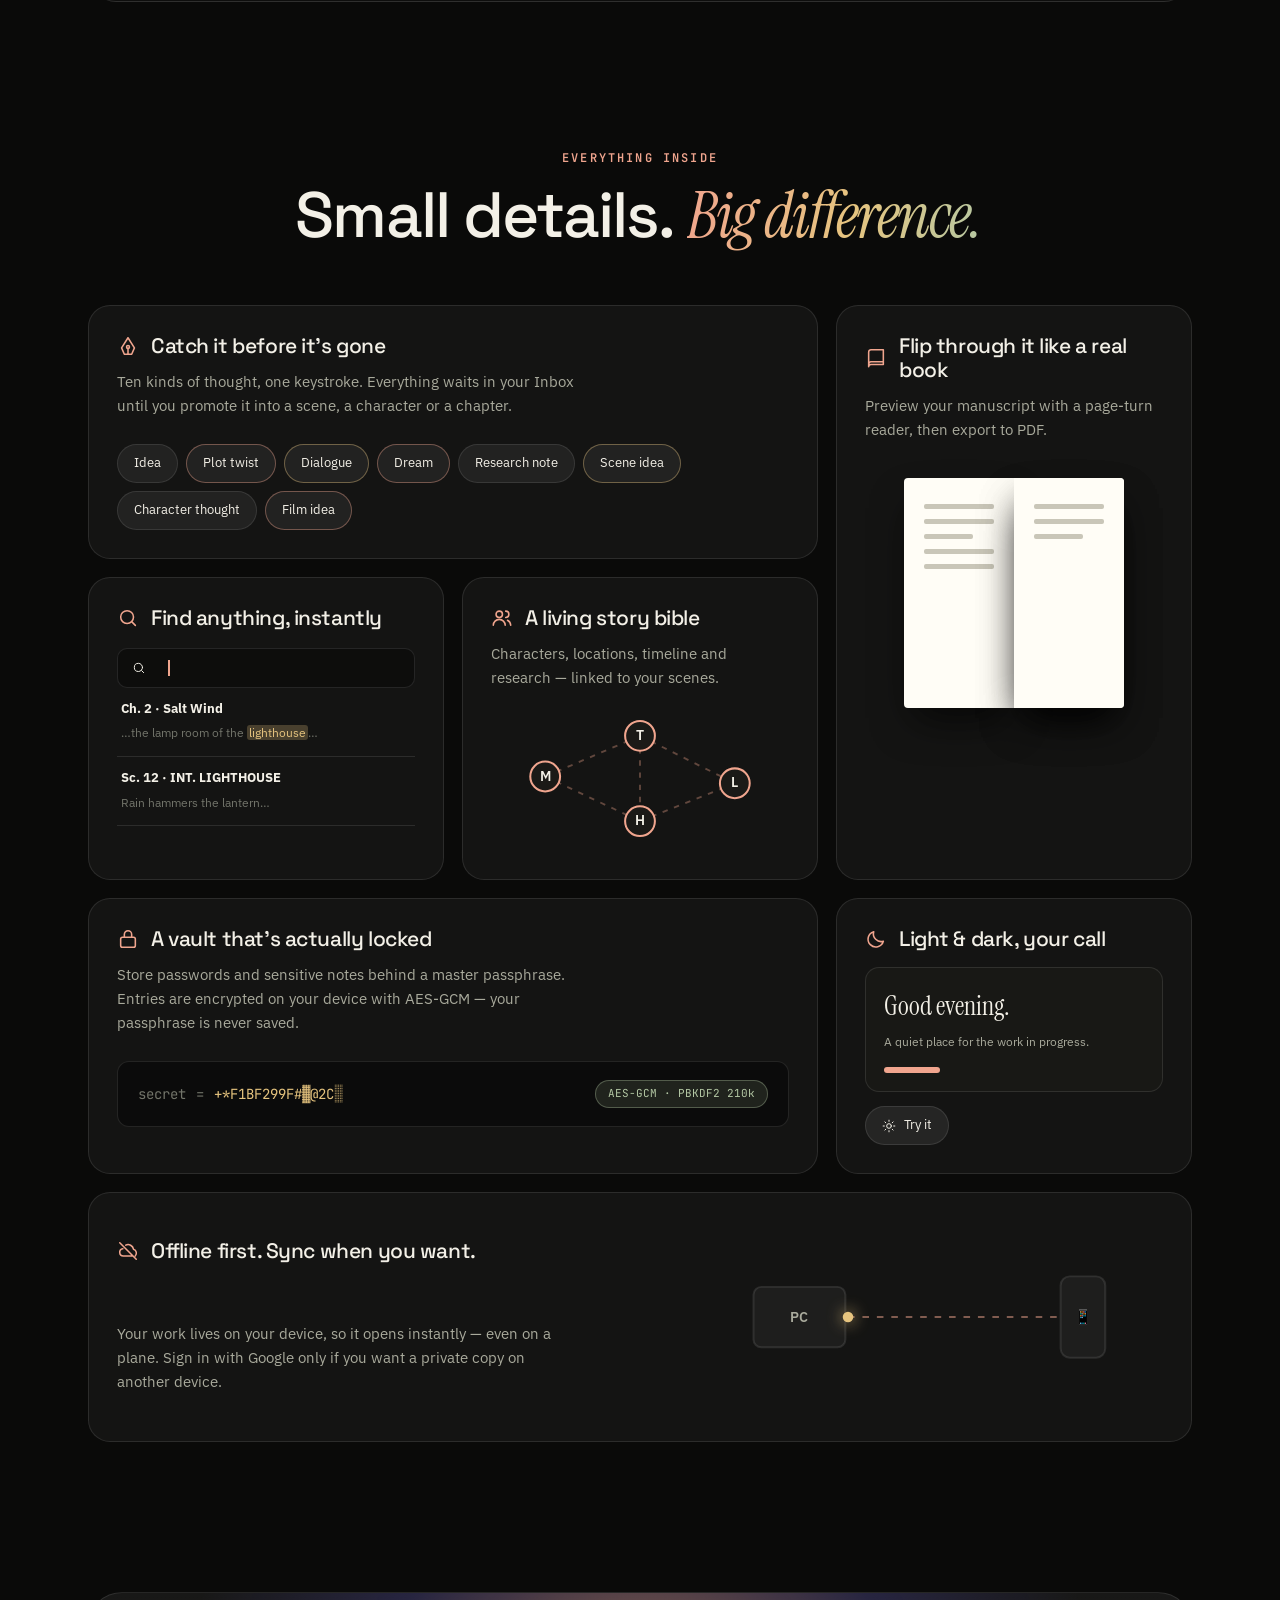
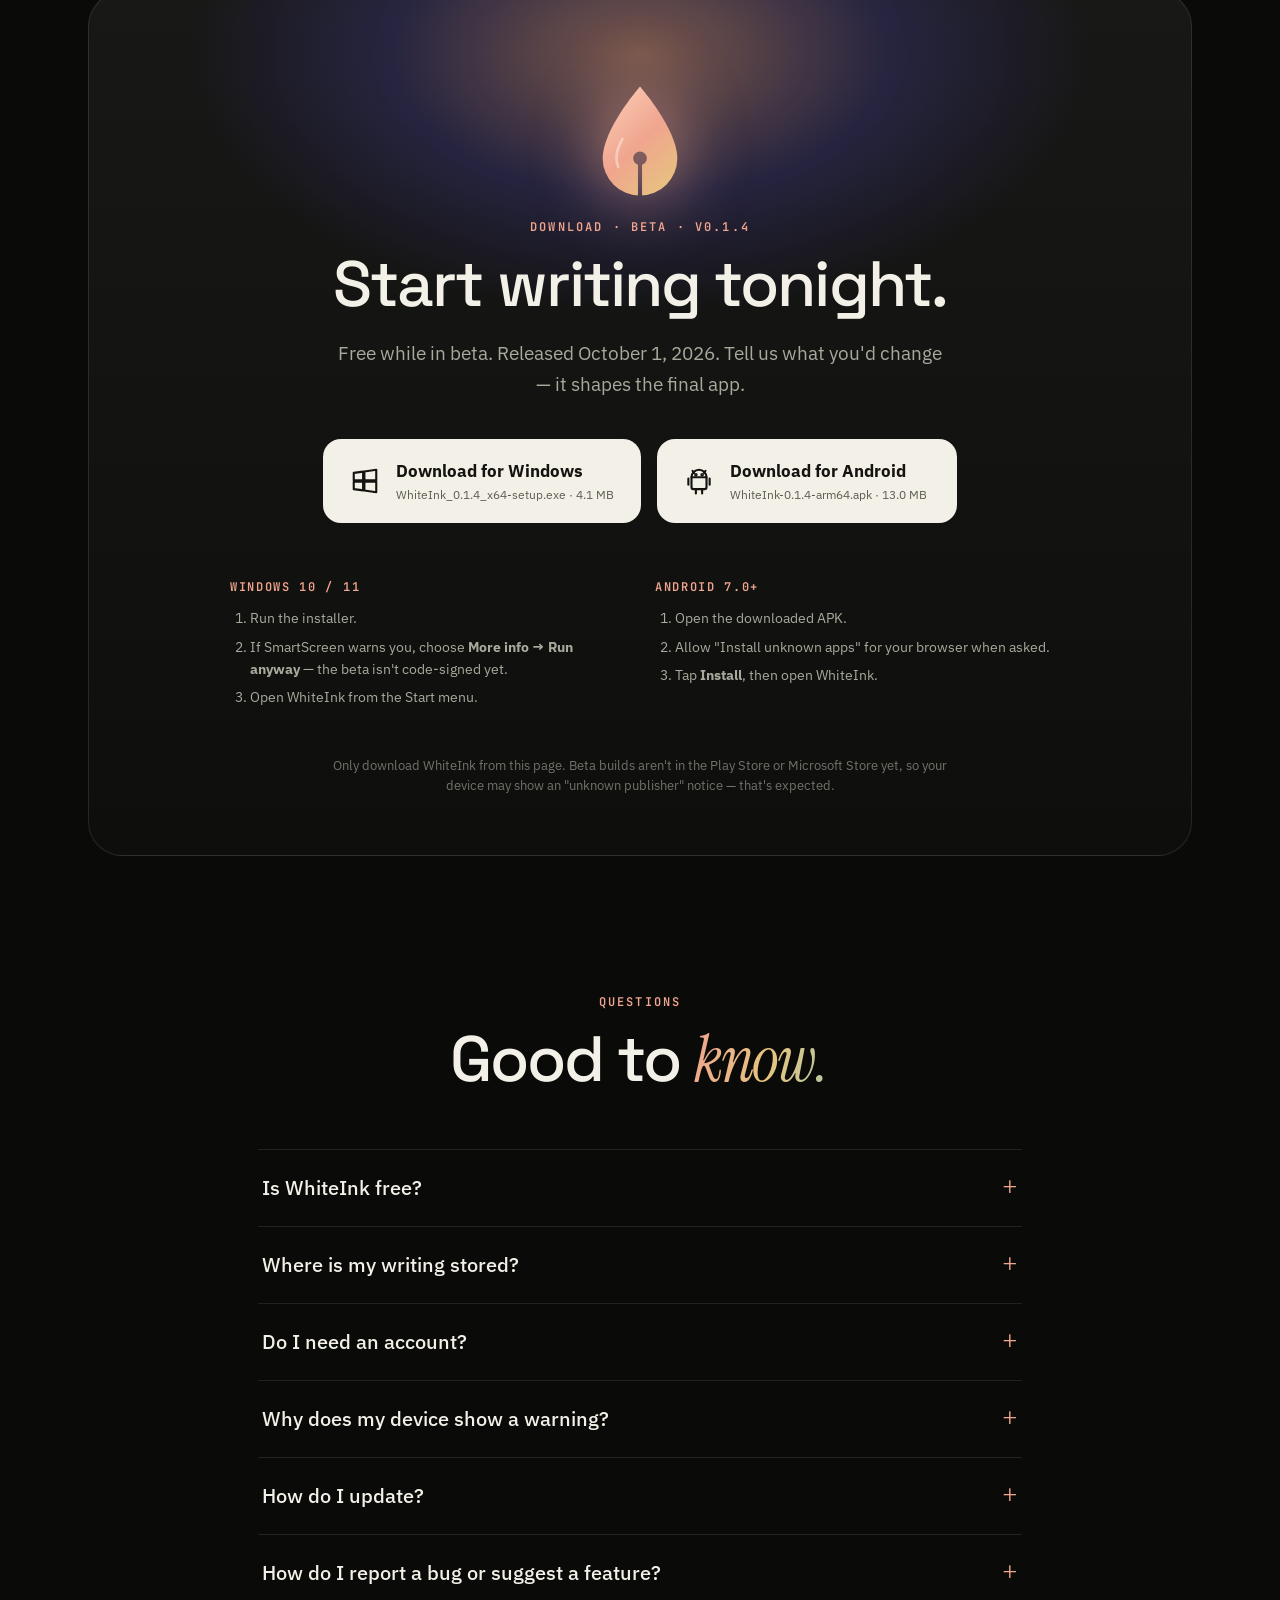
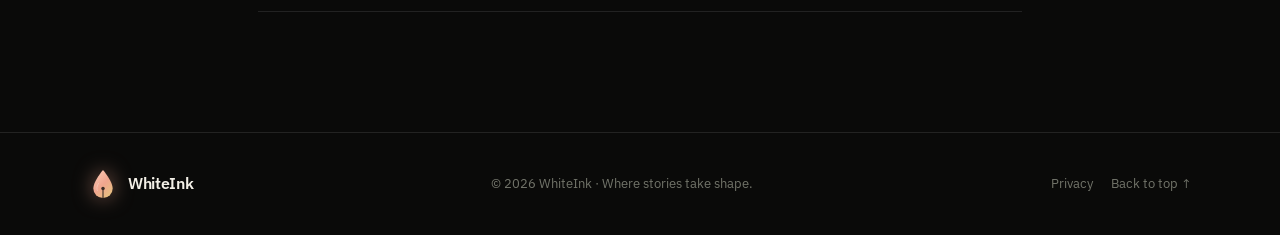
==== commit 56cf226e: "Publish privacy policy page and link it from the footer Co-Authored-By: Claude Opus 5.5 <noreply@ant" ====
--- a/index.html
+++ b/index.html
@@ -535,7 +535,7 @@
   <div class="wrap foot">
     <a class="brand" href="#top"><img src="assets/mark.svg" alt="" width="26" height="26"><span>WhiteInk</span></a>
     <span>© <span id="year"></span> WhiteInk · Where stories take shape.</span>
-    <a class="to-top" href="#top">Back to top ↑</a>
+    <span class="foot-links"><a href="privacy.html">Privacy</a><a class="to-top" href="#top">Back to top ↑</a></span>
   </div>
 </footer>
 
--- a/styles.css
+++ b/styles.css
@@ -499,3 +499,33 @@
   .reveal { opacity: 1; transform: none; }
   .manifesto-text .w { opacity: 1; }
 }
+
+/* Legal pages (privacy.html) — long-form reading in the site's palette. */
+.legal-top { border-bottom: 1px solid var(--line); padding: 18px 0; }
+.legal-bar { align-items: center; display: flex; justify-content: space-between; gap: 16px; }
+.legal-back { color: var(--muted); font-size: 14px; text-decoration: none; transition: color 0.2s; }
+.legal-back:hover { color: var(--text); }
+.legal { padding-top: 64px; padding-bottom: 96px; }
+.legal h1 { font-size: clamp(40px, 6vw, 64px); }
+.legal h1 em { background: linear-gradient(100deg, var(--coral), var(--ochre) 55%, var(--sage)); -webkit-background-clip: text; background-clip: text; color: transparent; padding-right: 0.06em; }
+.legal-meta { color: var(--faint); font: 500 12px/1.4 var(--mono); letter-spacing: 0.08em; margin: 16px 0 40px; text-transform: uppercase; }
+.legal h2 { font-size: 26px; margin: 48px 0 14px; }
+.legal h3 { color: var(--ochre); font-size: 17px; letter-spacing: -0.01em; margin: 28px 0 8px; }
+.legal p, .legal li { color: var(--muted); font-size: 16px; line-height: 1.75; }
+.legal p + p { margin-top: 12px; }
+.legal strong { color: var(--text); font-weight: 600; }
+.legal a { color: var(--coral); text-underline-offset: 3px; }
+.legal ul { margin: 12px 0; padding-left: 22px; }
+.legal li + li { margin-top: 6px; }
+.legal-table { border: 1px solid var(--line); border-radius: 14px; margin: 14px 0; overflow-x: auto; }
+.legal table { border-collapse: collapse; min-width: 480px; width: 100%; }
+.legal th, .legal td { border-bottom: 1px solid var(--line); color: var(--muted); font-size: 14.5px; line-height: 1.55; padding: 12px 16px; text-align: left; vertical-align: top; }
+.legal th { background: var(--card); color: var(--text); font-weight: 600; }
+.legal tr:last-child td { border-bottom: 0; }
+.foot-links { display: flex; gap: 18px; }
+.foot-links a { color: var(--faint); text-decoration: none; transition: color 0.2s; }
+.foot-links a:hover { color: var(--text); }
+@media (max-width: 640px) {
+  .legal { padding-top: 40px; padding-bottom: 64px; }
+  .legal h2 { font-size: 22px; margin-top: 40px; }
+}
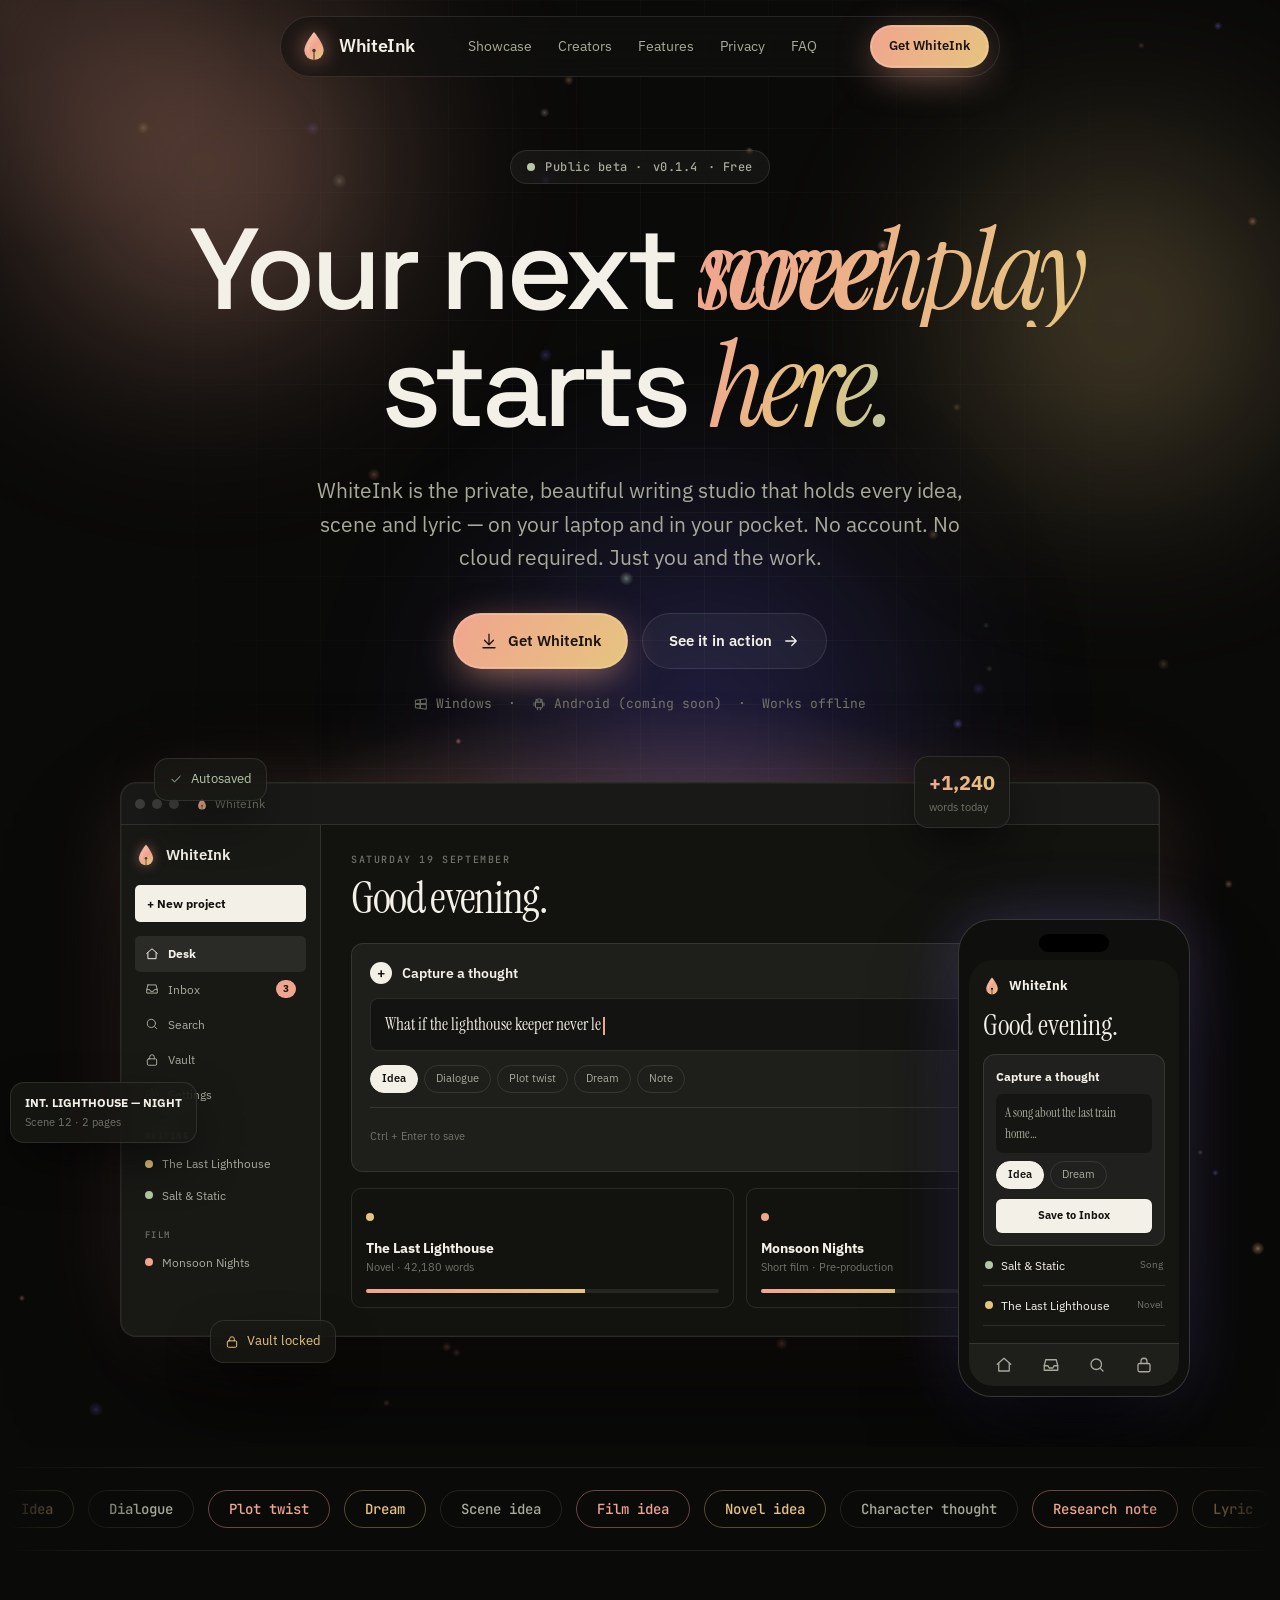
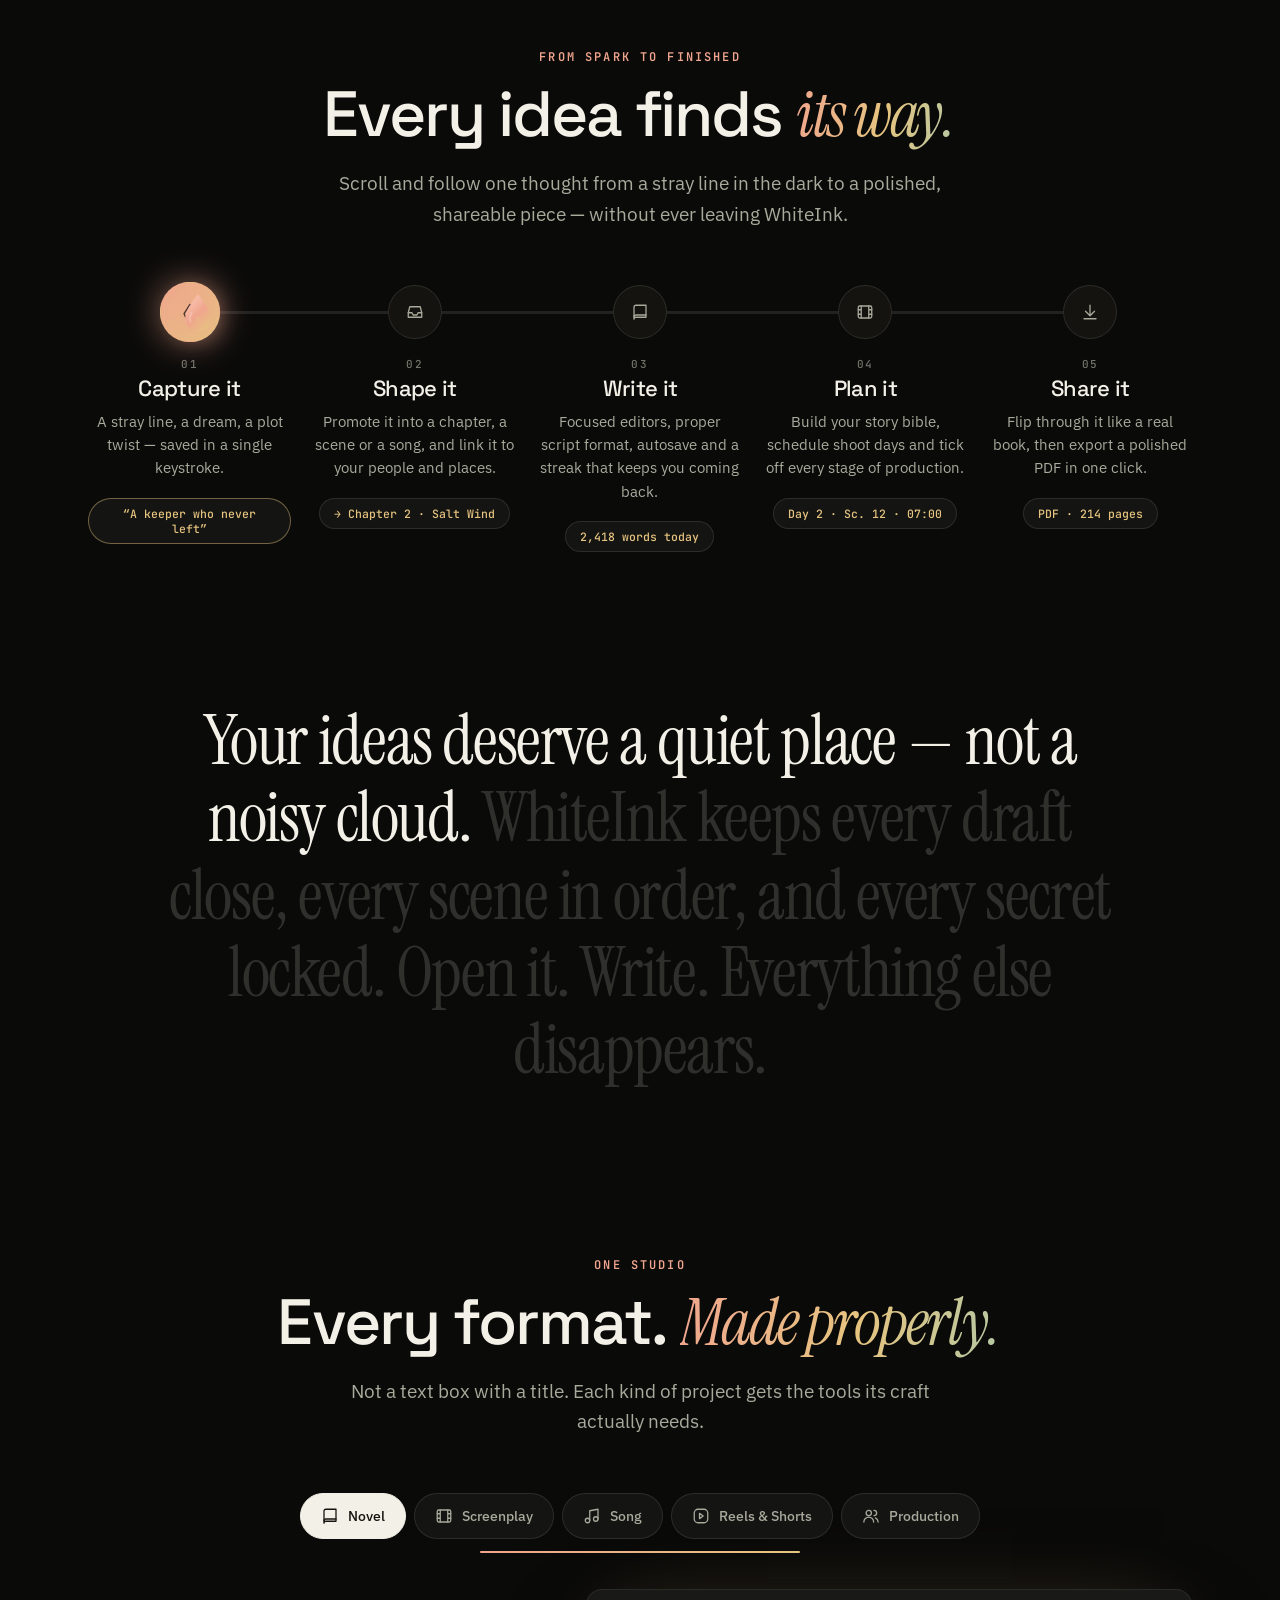
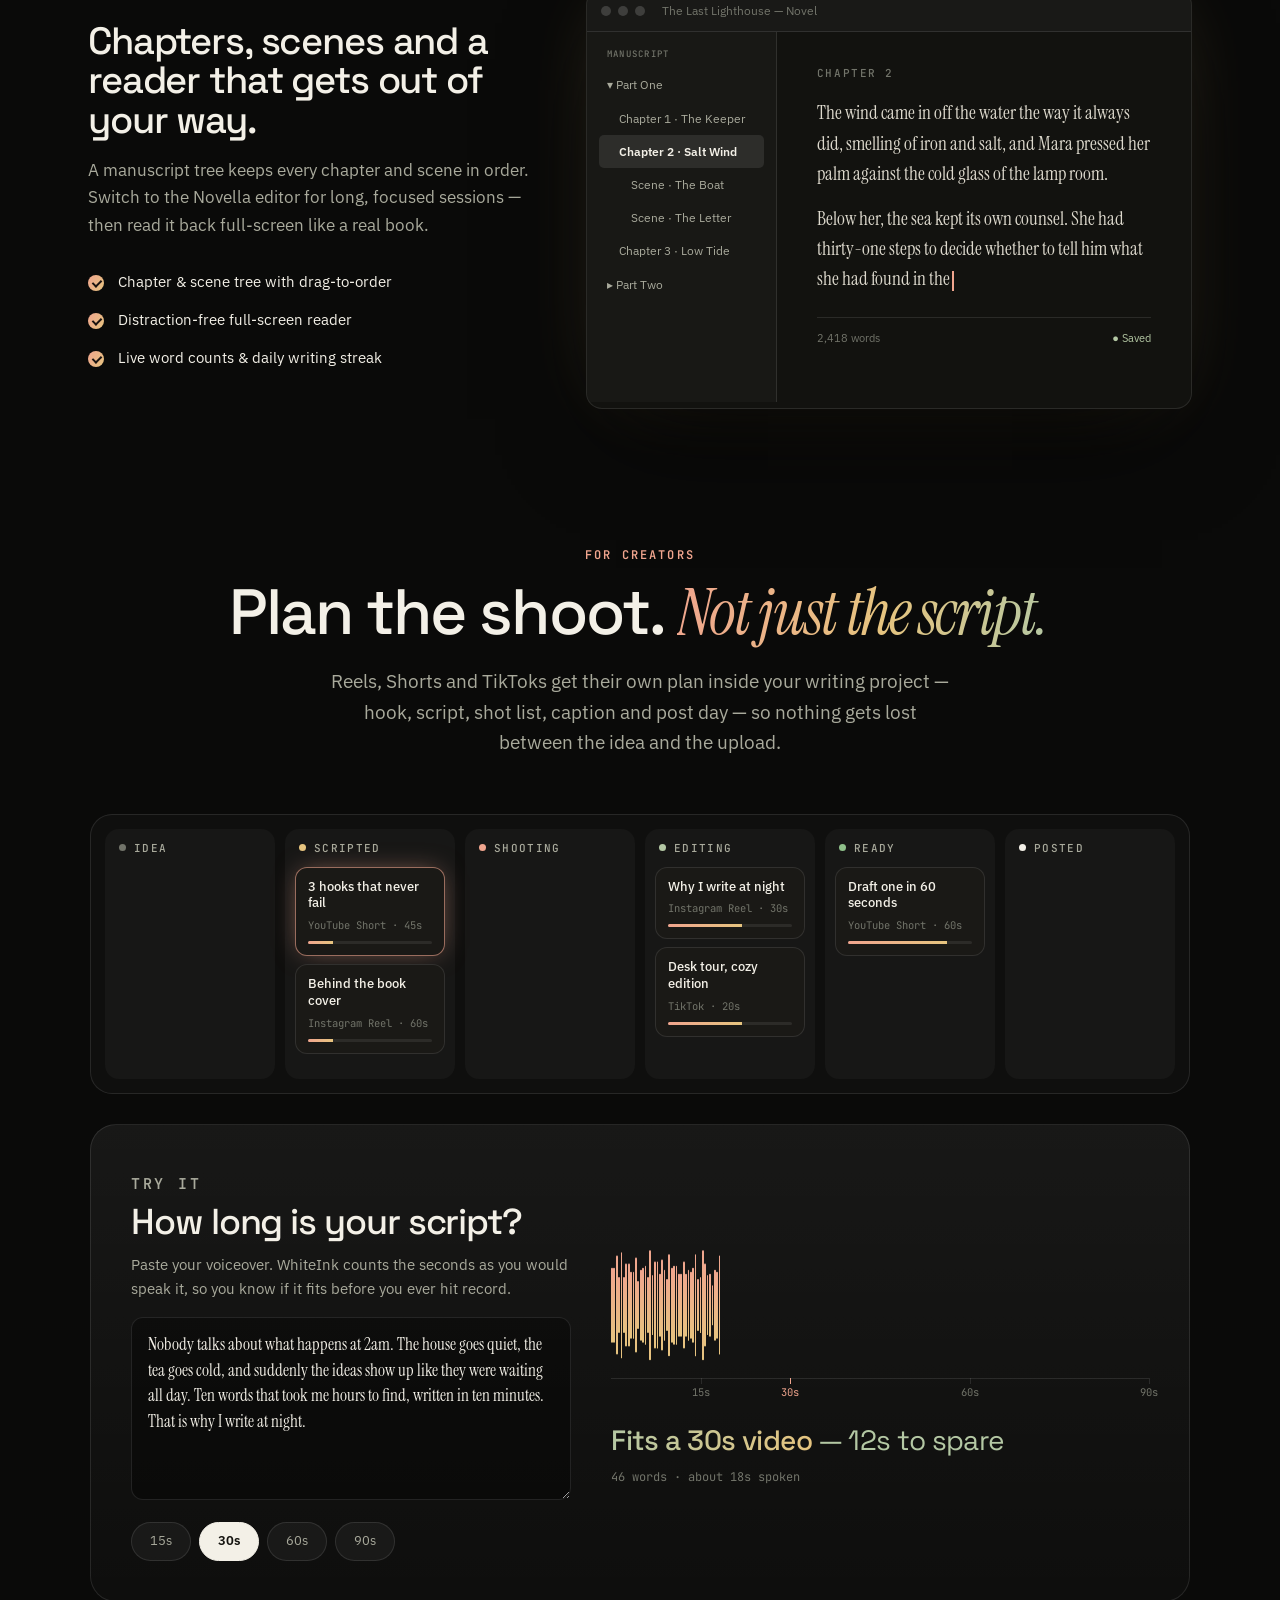
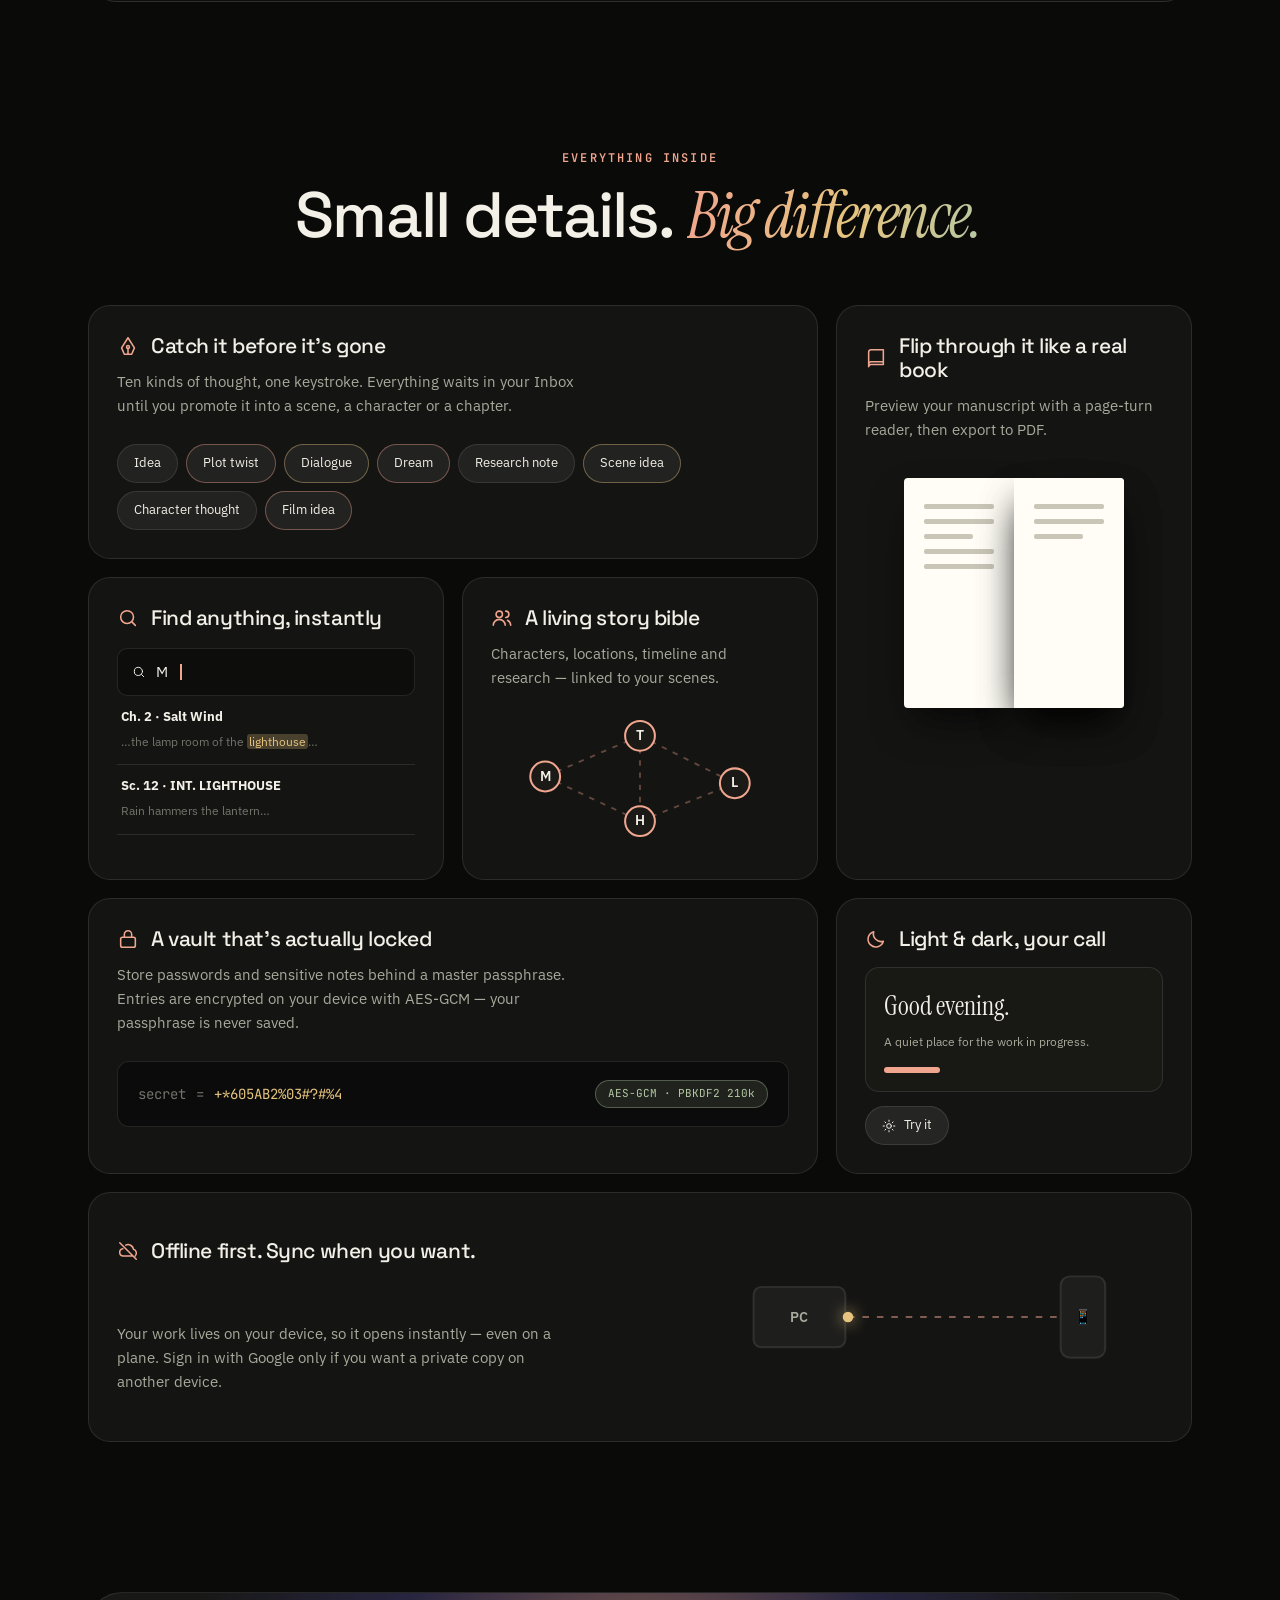
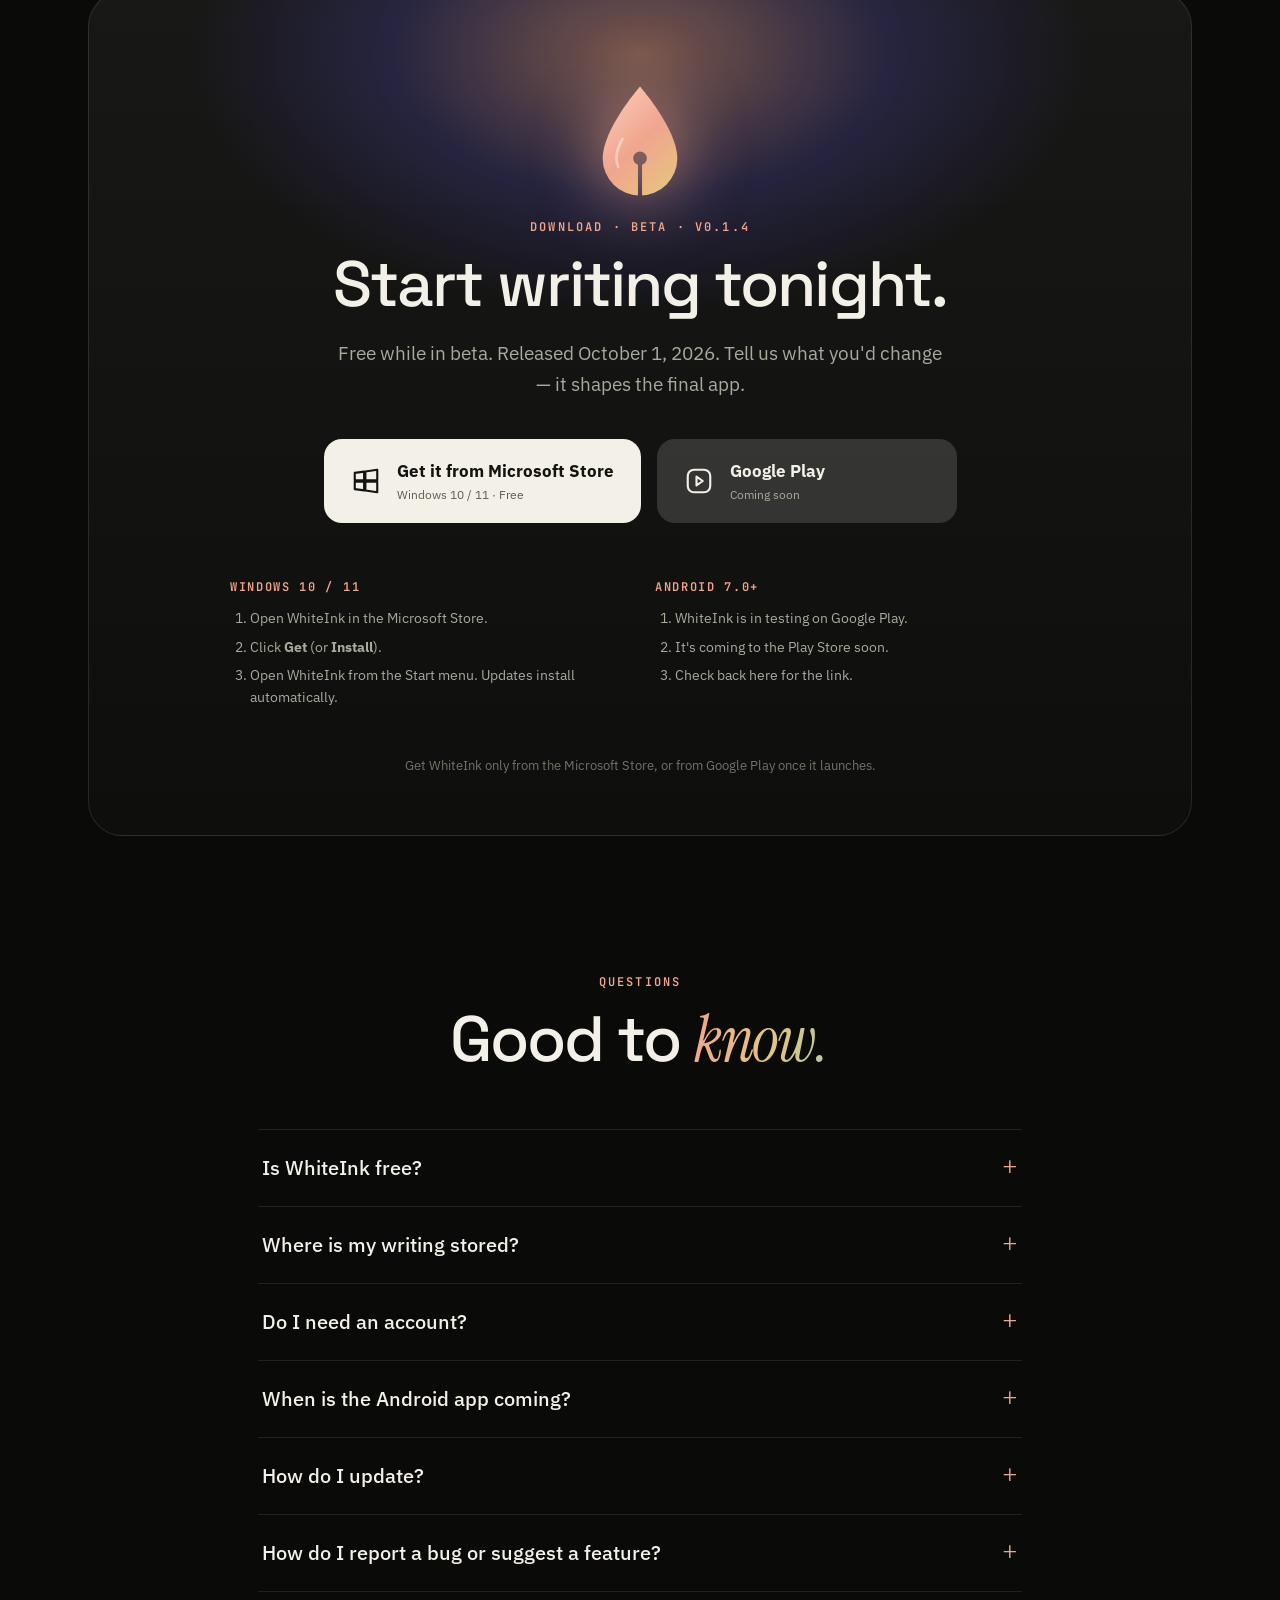
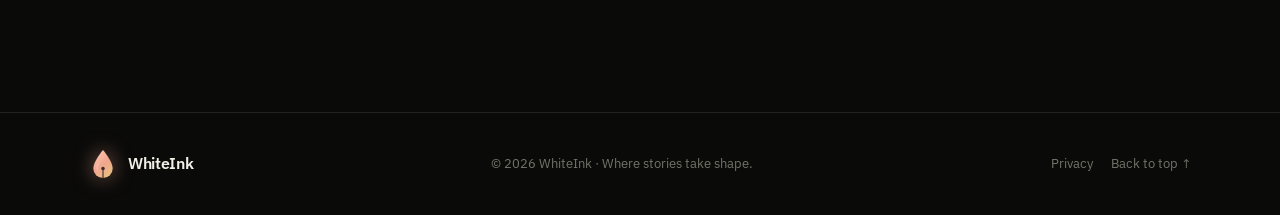
==== commit 2f820478: "Point Windows downloads at the Microsoft Store; mark Google Play coming soon Co-Authored-By: Claude " ====
--- a/index.html
+++ b/index.html
@@ -6,9 +6,9 @@
   <meta name="color-scheme" content="dark">
   <meta name="theme-color" content="#0a0a09">
   <title>WhiteInk — where stories take shape</title>
-  <meta name="description" content="WhiteInk is the private, beautiful writing studio for novels, screenplays, songs and films. Free beta for Windows and Android.">
+  <meta name="description" content="WhiteInk is the private, beautiful writing studio for novels, screenplays, songs and films. Free on the Microsoft Store; Android coming soon to Google Play.">
   <meta property="og:title" content="WhiteInk — where stories take shape">
-  <meta property="og:description" content="Novels, screenplays, songs and films in one private, beautiful studio. Download the free beta for Windows and Android.">
+  <meta property="og:description" content="Novels, screenplays, songs and films in one private, beautiful studio. Free on the Microsoft Store; Android coming soon to Google Play.">
   <link rel="icon" href="favicon.svg" type="image/svg+xml">
   <link rel="preconnect" href="https://fonts.googleapis.com">
   <link rel="preconnect" href="https://fonts.gstatic.com" crossorigin>
@@ -54,7 +54,7 @@
       <a href="#privacy">Privacy</a>
       <a href="#faq">FAQ</a>
     </nav>
-    <a class="btn btn-glow btn-sm" href="#download">Get the beta</a>
+    <a class="btn btn-glow btn-sm" href="#download">Get WhiteInk</a>
   </div>
 </header>
 
@@ -81,10 +81,10 @@
       </h1>
       <p class="hero-sub reveal">WhiteInk is the private, beautiful writing studio that holds every idea, scene and lyric — on your laptop and in your pocket. No account. No cloud required. Just you and the work.</p>
       <div class="cta-row reveal">
-        <a class="btn btn-glow" href="#download" data-primary-cta><svg class="ic"><use href="#i-down"/></svg><span>Download the beta</span></a>
+        <a class="btn btn-glow" href="#download" data-primary-cta><svg class="ic"><use href="#i-down"/></svg><span>Get WhiteInk</span></a>
         <a class="btn btn-ghost" href="#showcase"><span>See it in action</span><svg class="ic"><use href="#i-arrow"/></svg></a>
       </div>
-      <p class="hero-note reveal"><svg class="ic sm"><use href="#i-win"/></svg> Windows &nbsp;·&nbsp; <svg class="ic sm"><use href="#i-android"/></svg> Android &nbsp;·&nbsp; Works offline</p>
+      <p class="hero-note reveal"><svg class="ic sm"><use href="#i-win"/></svg> Windows &nbsp;·&nbsp; <svg class="ic sm"><use href="#i-android"/></svg> Android (coming soon) &nbsp;·&nbsp; Works offline</p>
     </div>
 
     <!-- Device stage -->
@@ -498,21 +498,21 @@
         <div class="dl-buttons">
           <a class="dl-btn" data-link="windows" id="card-windows" href="#download" aria-disabled="true">
             <svg class="ic lg"><use href="#i-win"/></svg>
-            <span><b>Download for Windows</b><small><span data-file="windows"></span> · <span data-size="windows"></span></small></span>
+            <span><b>Get it from Microsoft Store</b><small>Windows 10 / 11 · Free</small></span>
             <em data-recommended="windows" hidden>For you</em>
           </a>
           <a class="dl-btn" data-link="android" id="card-android" href="#download" aria-disabled="true">
-            <svg class="ic lg"><use href="#i-android"/></svg>
-            <span><b>Download for Android</b><small><span data-file="android"></span> · <span data-size="android"></span></small></span>
+            <svg class="ic lg"><use href="#i-play"/></svg>
+            <span><b>Google Play</b><small>Coming soon</small></span>
             <em data-recommended="android" hidden>For you</em>
           </a>
         </div>
 
         <div class="install">
-          <div><h4>Windows 10 / 11</h4><ol><li>Run the installer.</li><li>If SmartScreen warns you, choose <b>More info → Run anyway</b> — the beta isn't code-signed yet.</li><li>Open WhiteInk from the Start menu.</li></ol></div>
-          <div><h4>Android 7.0+</h4><ol><li>Open the downloaded APK.</li><li>Allow "Install unknown apps" for your browser when asked.</li><li>Tap <b>Install</b>, then open WhiteInk.</li></ol></div>
-        </div>
-        <p class="fine">Only download WhiteInk from this page. Beta builds aren't in the Play Store or Microsoft Store yet, so your device may show an "unknown publisher" notice — that's expected.</p>
+          <div><h4>Windows 10 / 11</h4><ol><li>Open WhiteInk in the Microsoft Store.</li><li>Click <b>Get</b> (or <b>Install</b>).</li><li>Open WhiteInk from the Start menu. Updates install automatically.</li></ol></div>
+          <div><h4>Android 7.0+</h4><ol><li>WhiteInk is in testing on Google Play.</li><li>It's coming to the Play Store soon.</li><li>Check back here for the link.</li></ol></div>
+        </div>
+        <p class="fine">Get WhiteInk only from the Microsoft Store, or from Google Play once it launches.</p>
       </div>
     </div>
   </section>
@@ -524,8 +524,8 @@
       <details class="reveal"><summary>Is WhiteInk free?</summary><p>Yes — the beta is completely free. If pricing ever arrives, you'll hear about it well before the beta ends.</p></details>
       <details class="reveal"><summary>Where is my writing stored?</summary><p>On your own device. Nothing is uploaded unless you turn on sync, which saves a private snapshot of your work to your own cloud storage, tied to your Google sign-in.</p></details>
       <details class="reveal"><summary>Do I need an account?</summary><p>No. WhiteInk works fully offline with no account. Signing in with Google is only for syncing between devices.</p></details>
-      <details class="reveal"><summary>Why does my device show a warning?</summary><p>The beta isn't signed with a paid publisher certificate yet, so Windows SmartScreen and Android show a generic warning for apps installed outside a store. The install steps above walk you through it.</p></details>
-      <details class="reveal"><summary>How do I update?</summary><p>Download the newest version from this page and install it over the old one. Your projects stay where they are.</p></details>
+      <details class="reveal"><summary>When is the Android app coming?</summary><p>WhiteInk for Android is being tested on Google Play now and will be available in the Play Store soon. We'll add the link right here.</p></details>
+      <details class="reveal"><summary>How do I update?</summary><p>The store keeps WhiteInk up to date automatically. Your projects stay where they are.</p></details>
       <details class="reveal"><summary>How do I report a bug or suggest a feature?</summary><p><a href="#" data-feedback>Open an issue</a> on our GitHub page with what happened and which device you use. Every report shapes the release.</p></details>
     </div>
   </section>
